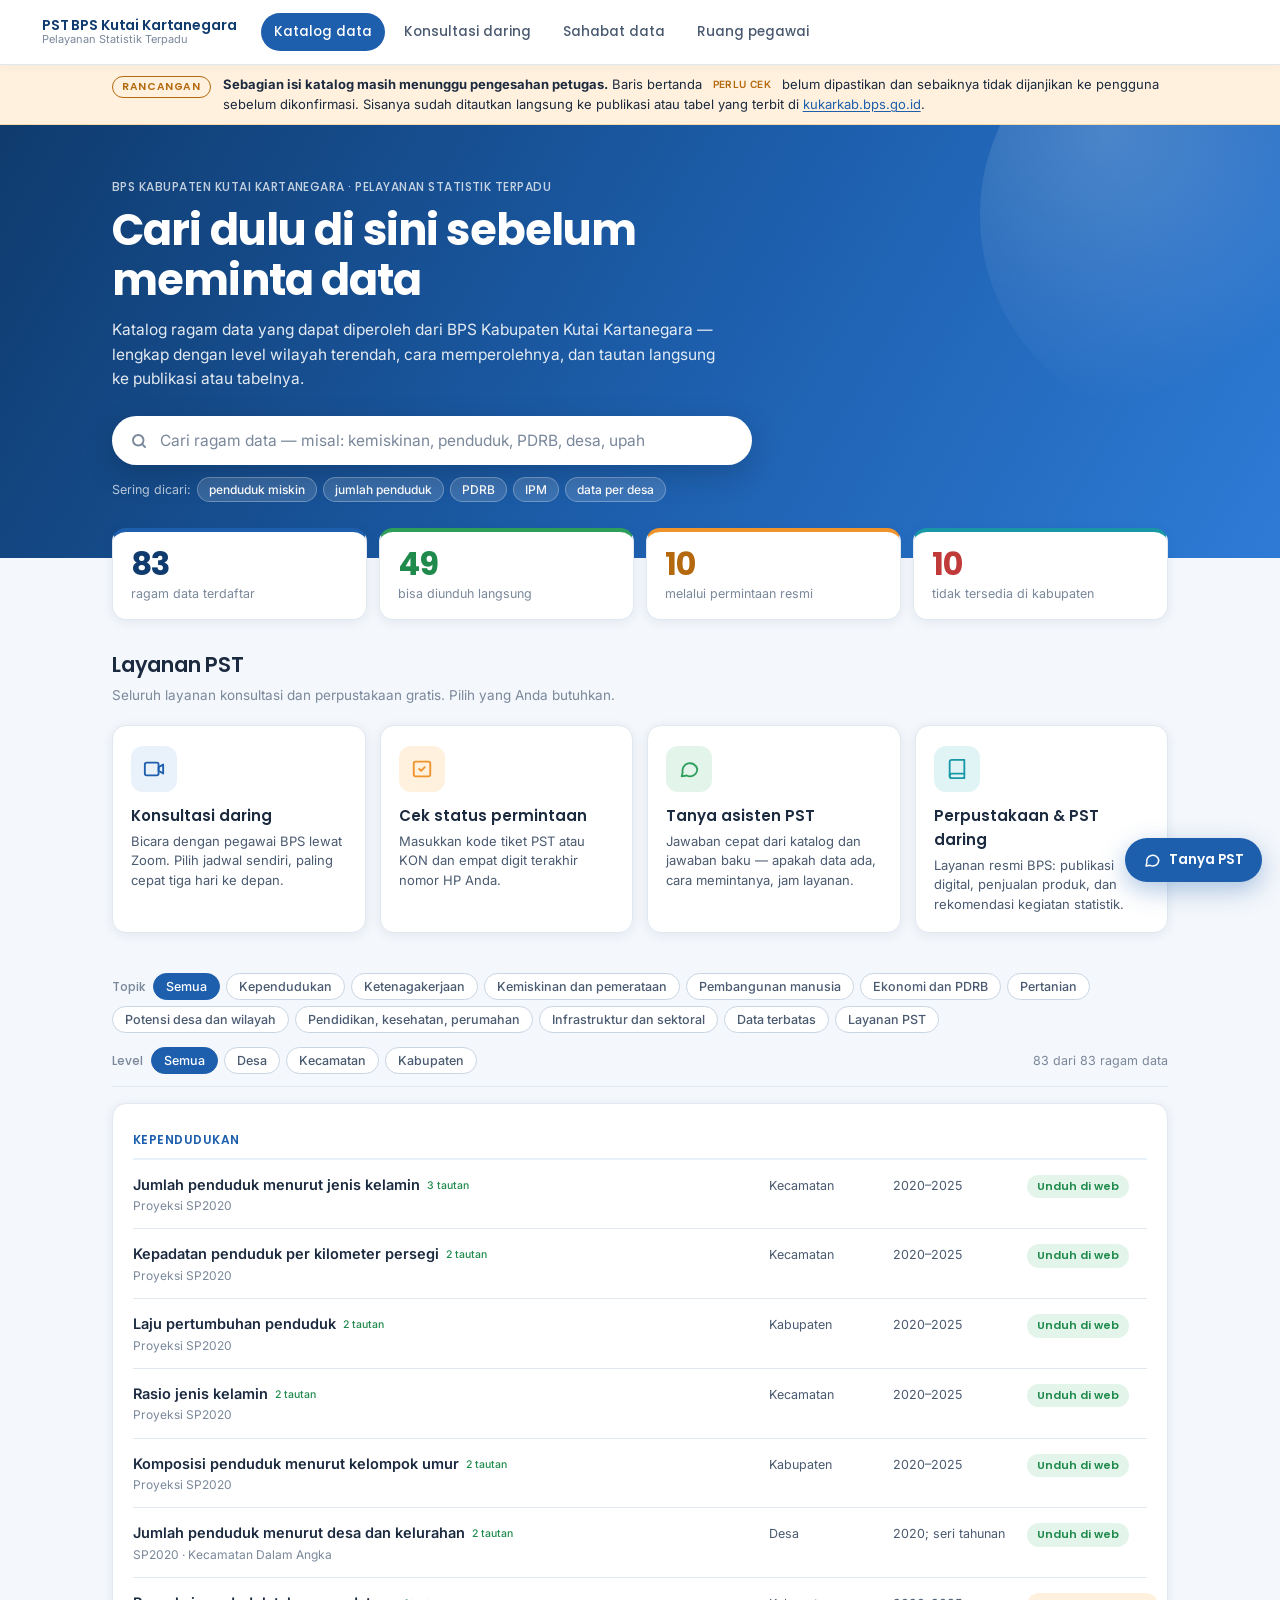
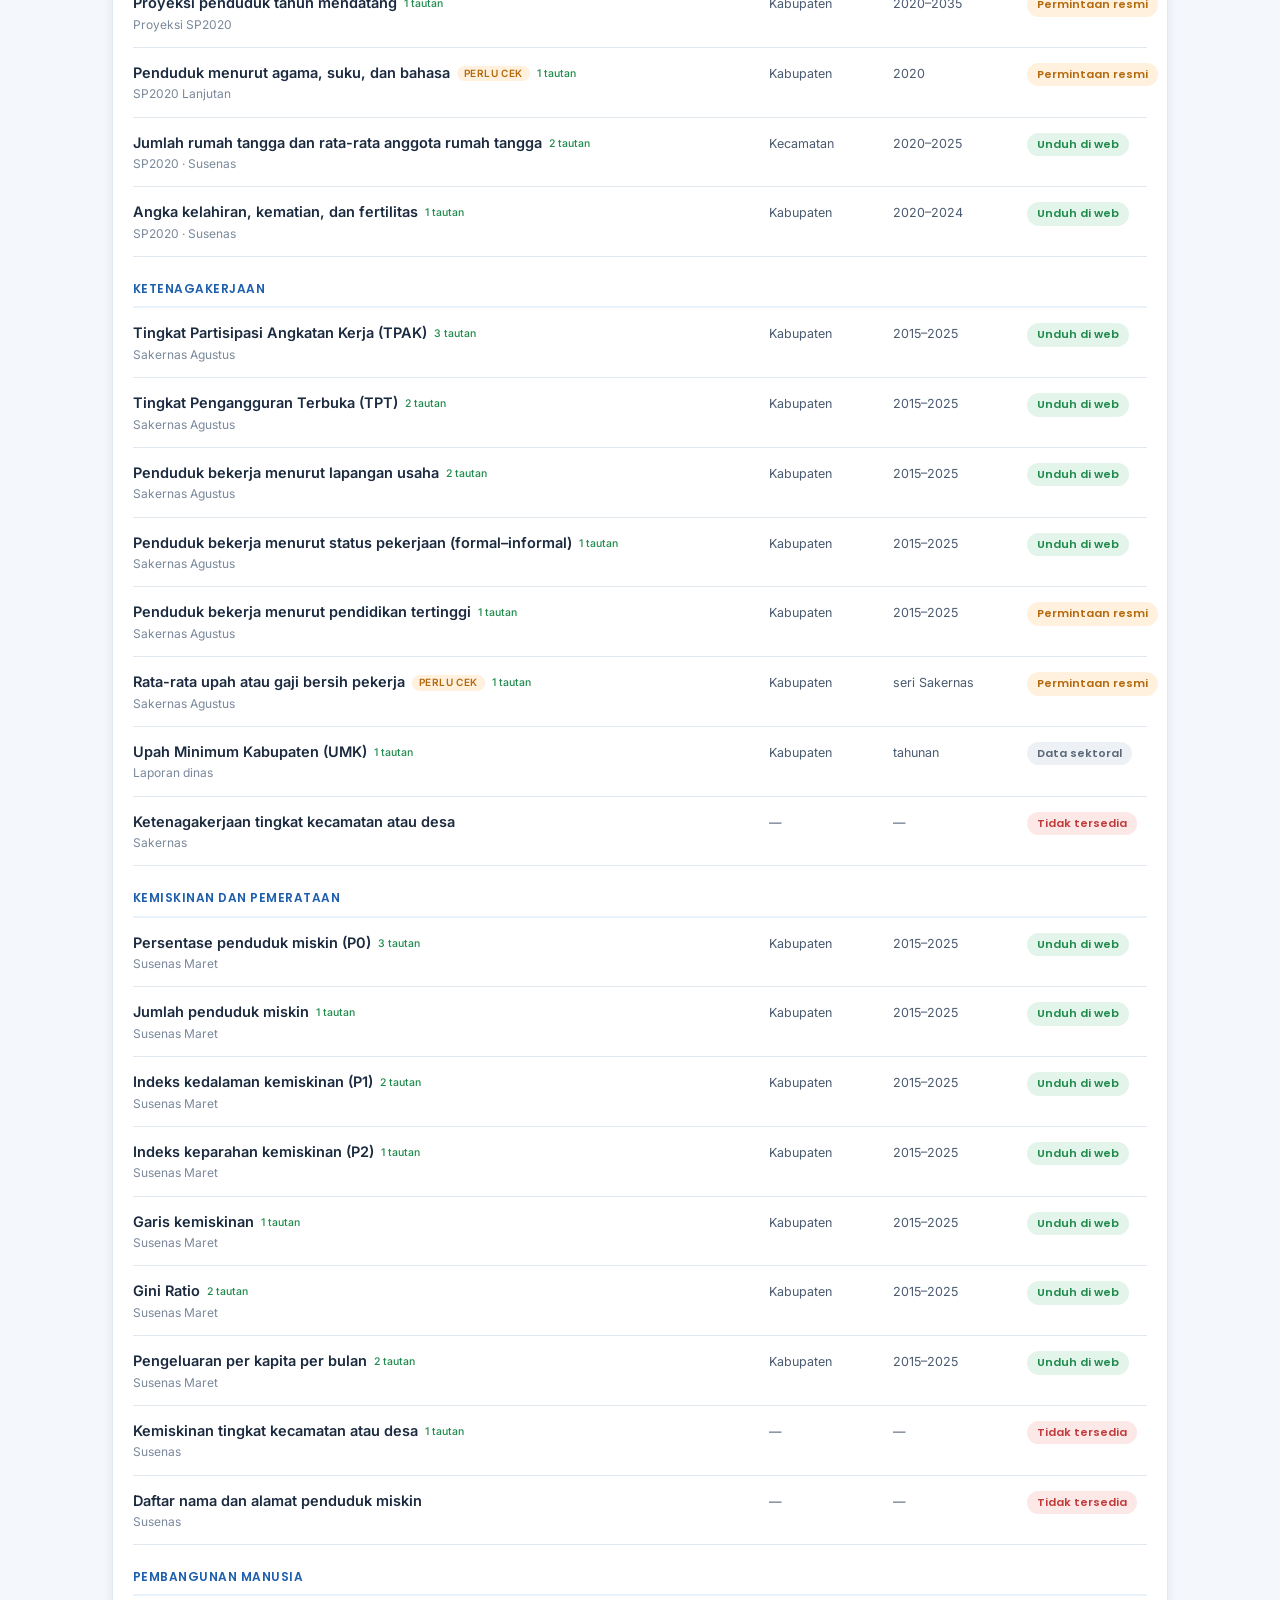
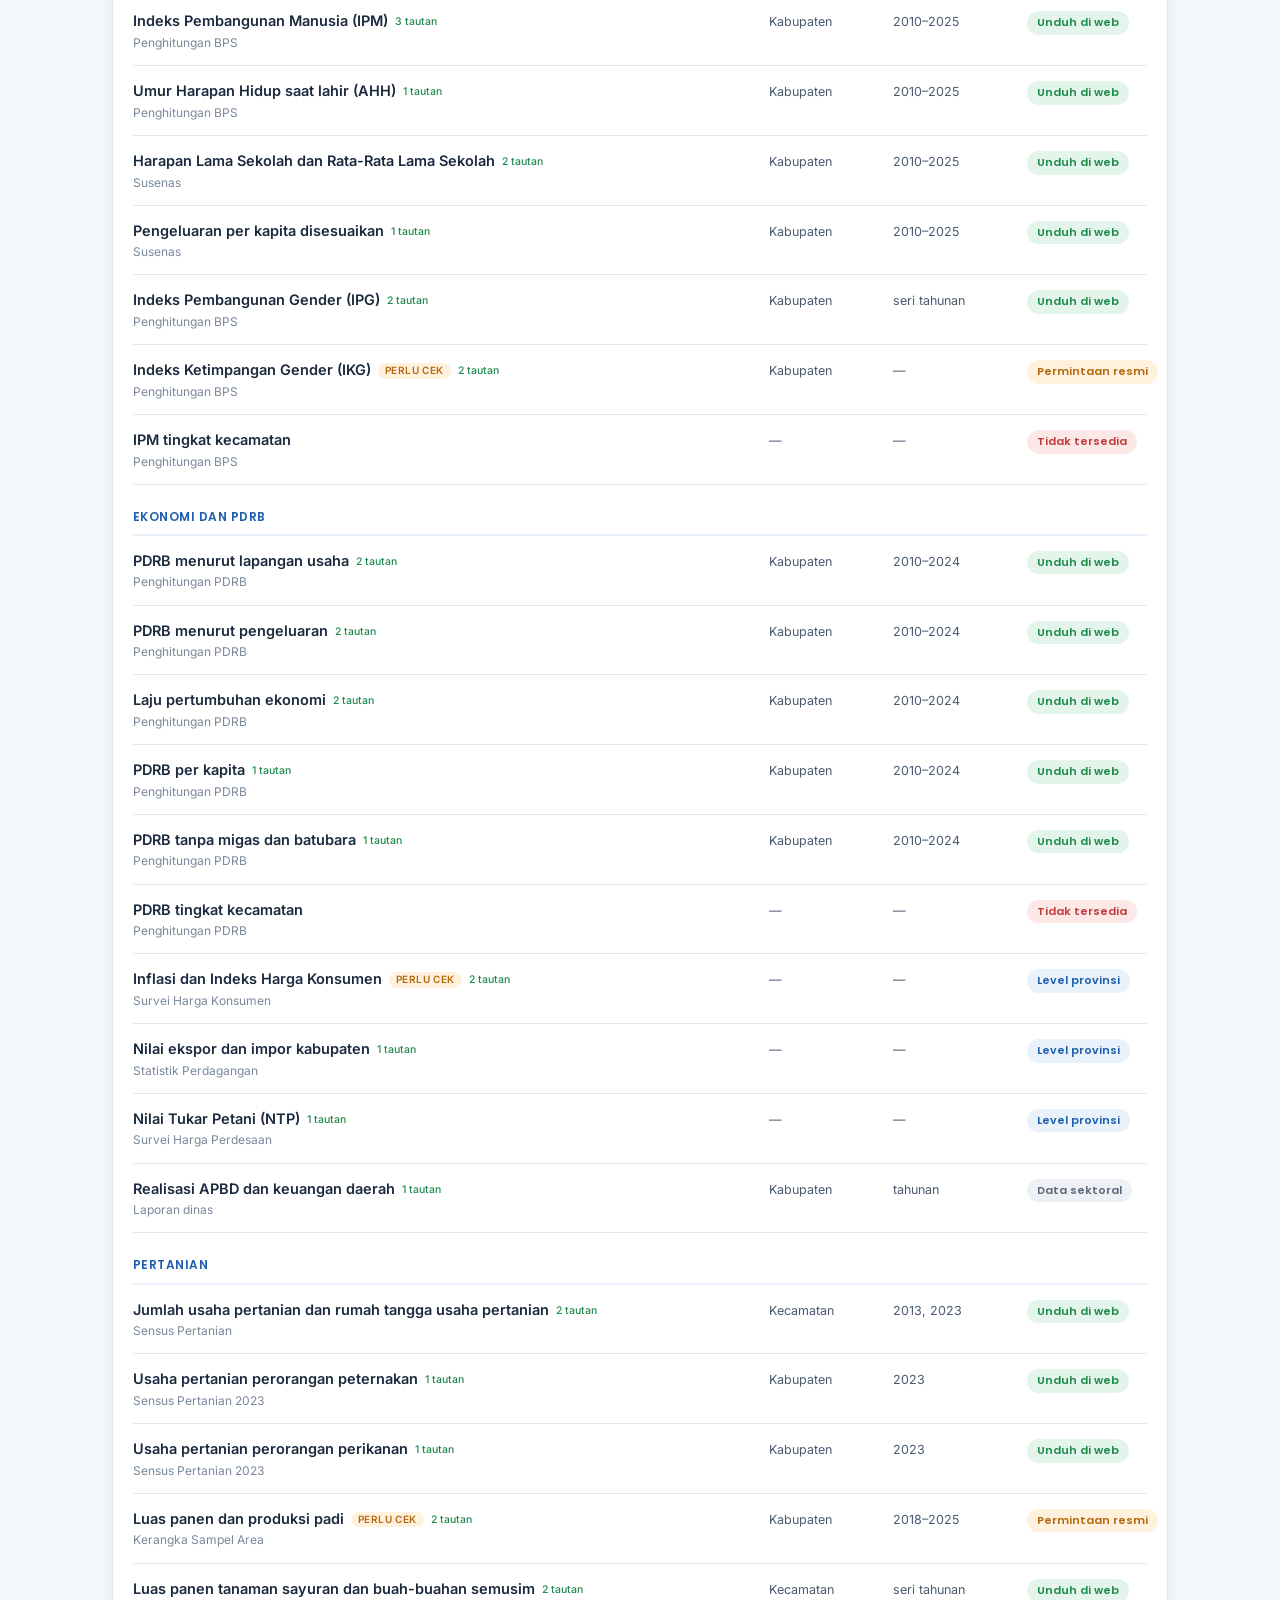
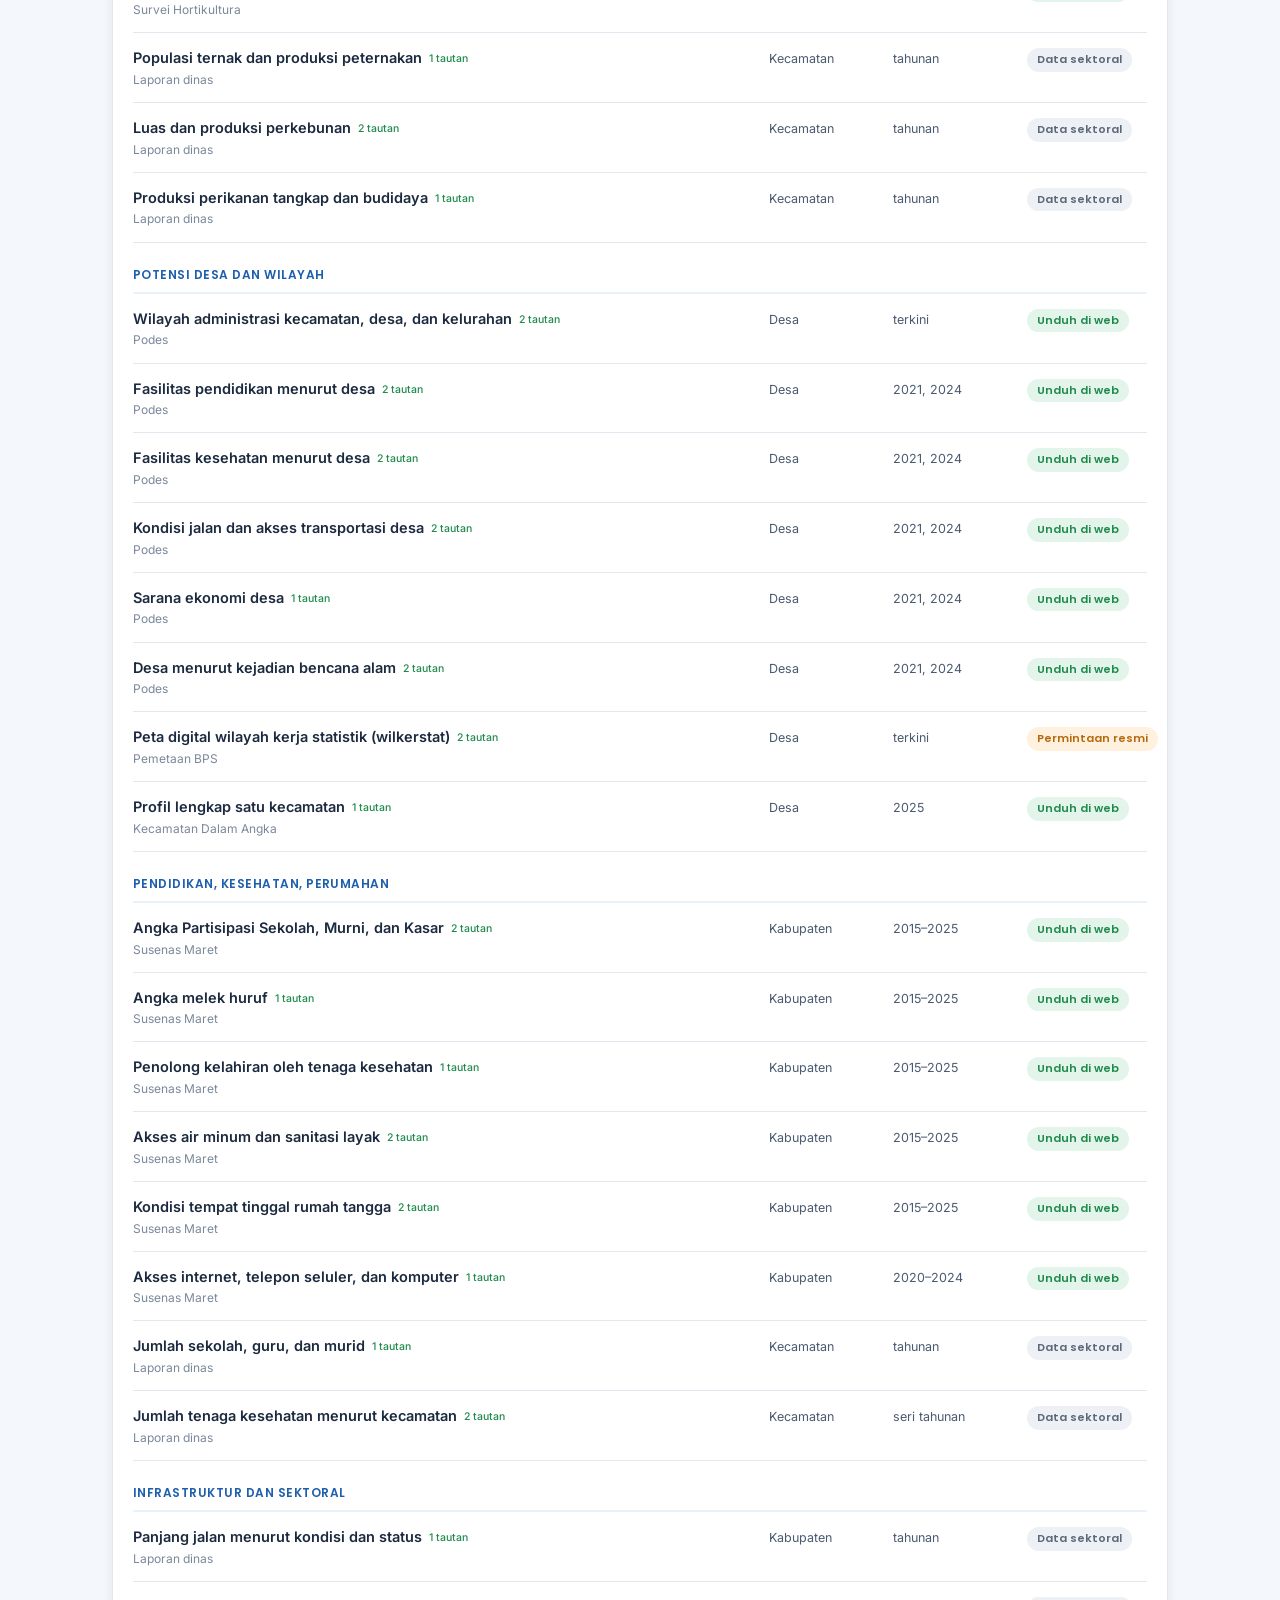
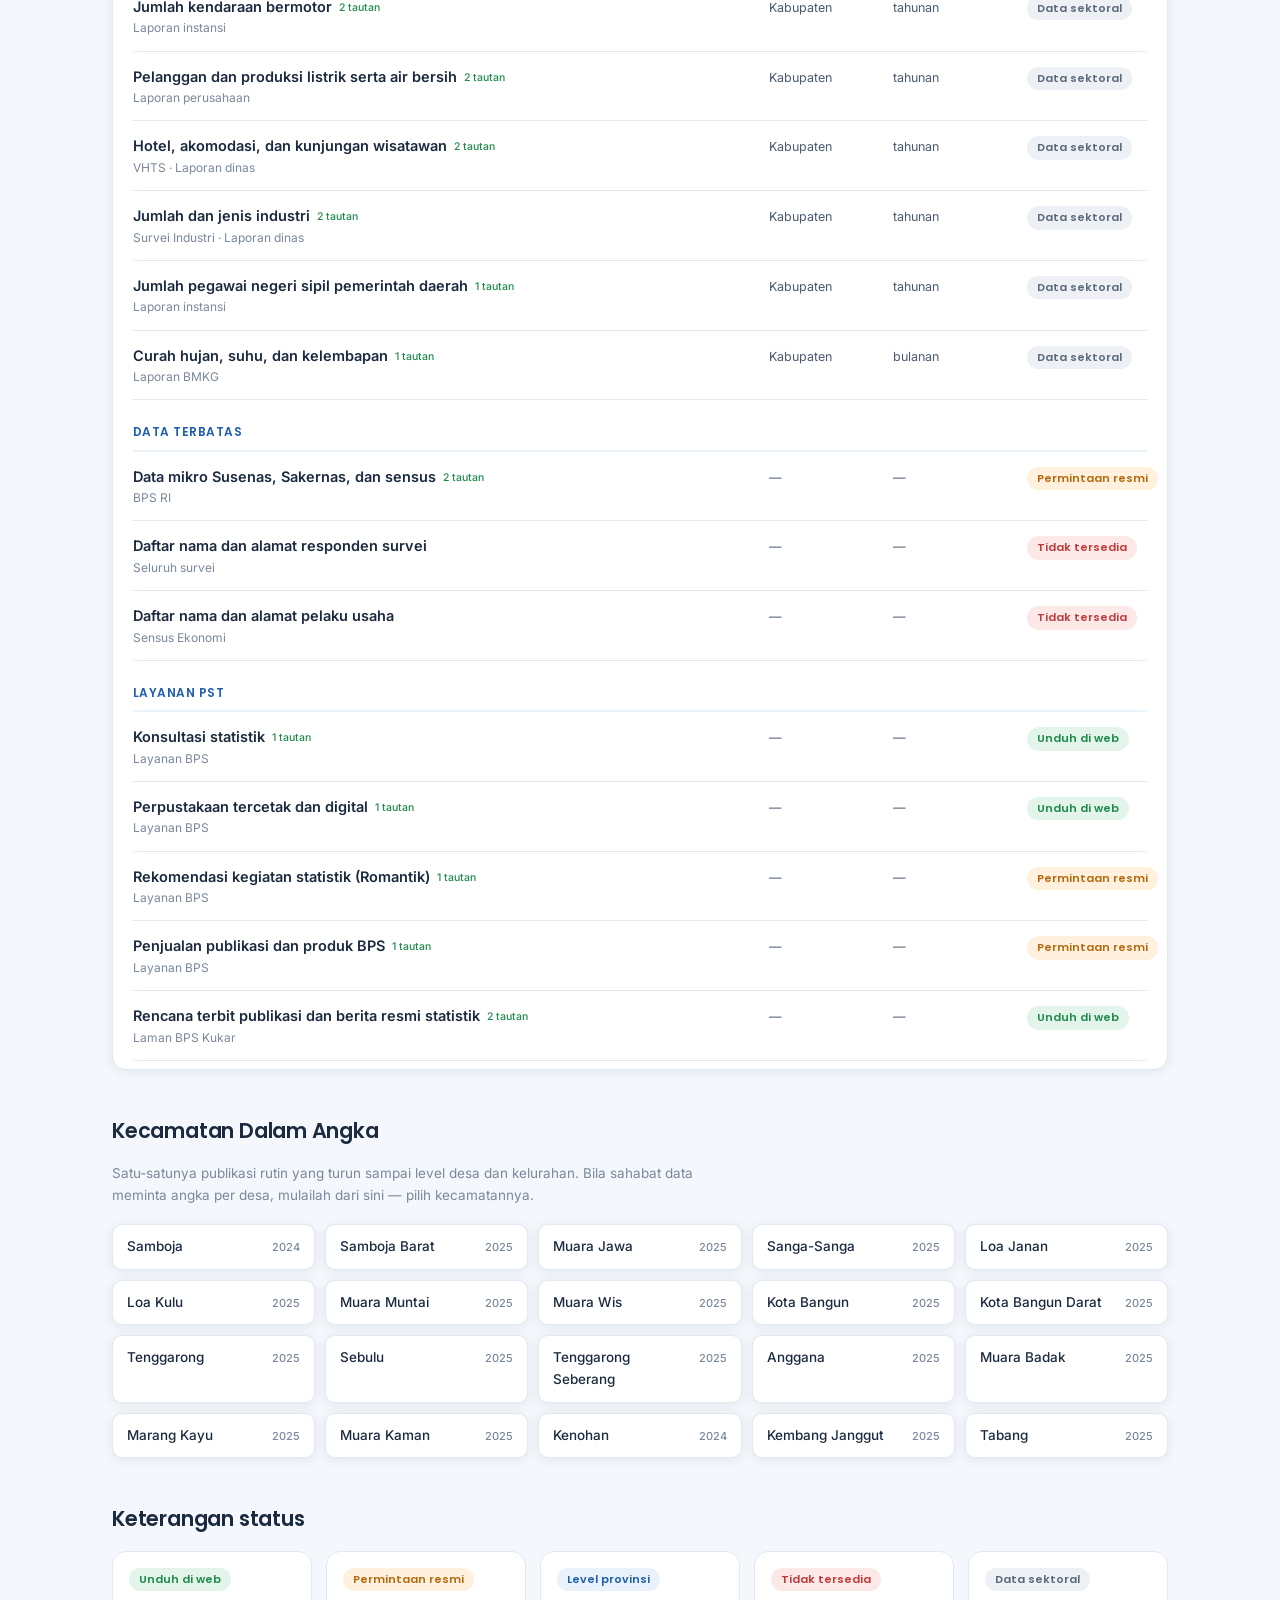
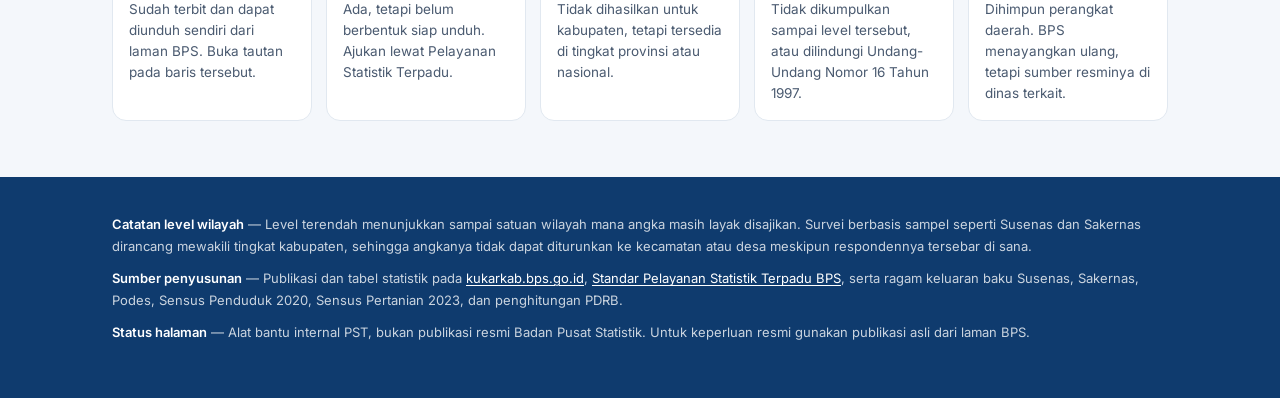
==== index.html @ 4010b747 "Add files via upload" ====
<!DOCTYPE html>
<html lang="id">
<head>
<meta charset="UTF-8">
<meta name="viewport" content="width=device-width, initial-scale=1">
<meta name="description" content="Katalog ketersediaan data BPS Kabupaten Kutai Kartanegara: ragam data, level wilayah terendah, periode, sumber survei, tautan langsung, dan cara memperolehnya.">
<meta name="theme-color" content="#2F5FA8">
<meta property="og:type" content="website">
<meta property="og:title" content="Katalog Ketersediaan Data Kukar">
<meta property="og:description" content="Periksa di sini lebih dulu sebelum mengajukan permintaan data ke BPS Kutai Kartanegara.">
<meta property="og:locale" content="id_ID">
<link rel="icon" href="data:image/svg+xml,<svg xmlns='http://www.w3.org/2000/svg' viewBox='0 0 100 100'><rect width='100' height='100' rx='20' fill='%2316181C'/><rect x='22' y='26' width='56' height='13' rx='3' fill='%232F5FA8'/><rect x='22' y='44' width='56' height='13' rx='3' fill='%236B8FC9'/><rect x='22' y='62' width='36' height='13' rx='3' fill='%23A9BEDD'/></svg>">
<title>Katalog Ketersediaan Data Kukar</title>

<link rel="preconnect" href="https://fonts.googleapis.com">
<link rel="preconnect" href="https://fonts.gstatic.com" crossorigin>
<link rel="stylesheet" href="https://fonts.googleapis.com/css2?family=Poppins:wght@500;600;700&family=Inter:wght@400;500;600&family=JetBrains+Mono:wght@400;500&display=swap">
<link rel="stylesheet" href="assets/theme.css">

<style>
.draft { background:var(--s-mohon-bg); border-bottom:1px solid #F5D9A8; color:var(--ink); }
.draft__in { max-width:1100px; margin-inline:auto; padding:10px 22px; display:flex; gap:12px; align-items:flex-start; font-size:13px; line-height:1.55; }
.draft__tag { font-family:var(--f-disp); font-size:10.5px; font-weight:600; letter-spacing:.06em; text-transform:uppercase; color:var(--s-mohon); border:1px solid var(--s-mohon); border-radius:999px; padding:2px 9px; flex-shrink:0; margin-top:2px; }

.hero__cari { position:relative; max-width:640px; margin-top:24px; }
.hero__cari input { padding:15px 18px 15px 48px; font-size:15.5px; border-radius:999px; border:0; box-shadow:0 10px 30px rgba(0,0,0,.18); background:#fff; color:var(--ink); }
.hero__cari input:focus { box-shadow:0 10px 30px rgba(0,0,0,.22), 0 0 0 4px rgba(255,255,255,.35); }
.hero__cari svg { position:absolute; left:18px; top:50%; transform:translateY(-50%); width:18px; height:18px; color:var(--ink-3); pointer-events:none; }
.hero__contoh { margin-top:12px; display:flex; flex-wrap:wrap; gap:6px; align-items:center; font-size:12.5px; color:rgba(255,255,255,.7); }
.hero__contoh button { background:rgba(255,255,255,.14); border:1px solid rgba(255,255,255,.28); color:#fff; border-radius:999px; padding:4px 11px; font:500 12px var(--f-ui); cursor:pointer; }
.hero__contoh button:hover { background:rgba(255,255,255,.26); }

.summary.angkat { margin-top:-30px; position:relative; z-index:2; }

.controls { position:sticky; top:64px; z-index:15; background:var(--bg); padding:14px 0 12px; margin-top:26px; border-bottom:1px solid var(--line); }
.filterrow { display:flex; flex-wrap:wrap; gap:14px; align-items:center; }
.fgroup { display:flex; flex-wrap:wrap; gap:6px; align-items:center; }
.fgroup__lbl { font-family:var(--f-disp); font-size:12px; font-weight:500; color:var(--ink-3); margin-right:2px; }
.fbtn { font-family:var(--f-ui); font-size:12.5px; font-weight:500; padding:5px 12px; background:var(--panel); border:1px solid var(--line-2); border-radius:999px; color:var(--ink-2); cursor:pointer; transition:.15s; }
.fbtn:hover { border-color:var(--biru); color:var(--biru); }
.fbtn[aria-pressed="true"] { background:var(--biru); border-color:var(--biru); color:#fff; }
.fbtn:focus-visible { outline:2px solid var(--biru); outline-offset:2px; }
.countline { font-size:12.5px; color:var(--ink-3); margin-left:auto; white-space:nowrap; }

#list { background:var(--panel); border:1px solid var(--line); border-radius:var(--r); box-shadow:var(--bayang); margin-top:16px; padding:4px 20px 8px; }
.grouptitle { font-family:var(--f-disp); font-size:12px; font-weight:600; letter-spacing:.04em; text-transform:uppercase; color:var(--biru); padding:22px 0 8px; border-bottom:2px solid var(--biru-wash); }
.grouptitle.is-off { display:none; }

.row { display:grid; grid-template-columns:1fr 108px 118px 120px; gap:16px; align-items:baseline; padding:13px 0; border-bottom:1px solid var(--line); cursor:pointer; }
.row:hover { background:var(--sunk); margin-inline:-20px; padding-inline:20px; }
.row.is-off { display:none; }
.row:focus-visible { outline:2px solid var(--biru); outline-offset:-2px; }
.row__name { font-weight:600; font-size:14.5px; color:var(--ink); line-height:1.35; }
.row__src { font-size:12px; color:var(--ink-3); margin-top:2px; }
.row__flag { display:inline-block; font-size:10px; font-weight:600; letter-spacing:.04em; text-transform:uppercase; color:var(--s-mohon); background:var(--s-mohon-bg); border-radius:999px; padding:1px 7px; margin-left:7px; vertical-align:1px; }
.row__tautan { display:inline-block; font-size:10.5px; font-weight:500; color:var(--s-ada); margin-left:7px; vertical-align:1px; }
.cell { font-size:12.5px; color:var(--ink-2); white-space:nowrap; overflow:hidden; text-overflow:ellipsis; }

.detail { grid-column:1/-1; display:none; padding:6px 0 12px; font-size:14px; color:var(--ink-2); max-width:78ch; line-height:1.6; }
.row.is-open .detail { display:block; }
.row.is-open { background:var(--biru-wash); margin-inline:-20px; padding-inline:20px; }
.detail__menu { font-size:12px; color:var(--ink-3); margin-top:9px; }
.detail__ln { margin-top:10px; display:flex; flex-direction:column; gap:5px; align-items:flex-start; }
.detail__ln a { font-size:13px; font-weight:500; color:var(--biru); text-decoration:none; }
.detail__ln a:hover { text-decoration:underline; }
.detail__ln a::before { content:"→ "; opacity:.6; }

.kecgrid { display:grid; grid-template-columns:repeat(auto-fill,minmax(190px,1fr)); gap:10px; }
.kecgrid a { background:var(--panel); border:1px solid var(--line); border-radius:10px; padding:11px 14px; font-size:13.5px; font-weight:500; color:var(--ink); text-decoration:none; display:flex; justify-content:space-between; gap:8px; align-items:baseline; box-shadow:var(--bayang); transition:.15s; }
.kecgrid a:hover { border-color:var(--biru); color:var(--biru); transform:translateY(-2px); }
.kecgrid span { font-size:11px; color:var(--ink-3); }

.legend { margin-top:44px; }
.legend h2 { font-family:var(--f-disp); font-weight:600; font-size:1.3rem; margin:0 0 16px; letter-spacing:-.01em; }
.legend__grid { display:grid; grid-template-columns:repeat(auto-fit,minmax(200px,1fr)); gap:14px; }
.legend__item { font-size:13.5px; color:var(--ink-2); line-height:1.55; background:var(--panel); border:1px solid var(--line); border-radius:var(--r); padding:16px; }
.legend__item .pill { margin-bottom:8px; }

@media (max-width:780px){
  .row { grid-template-columns:1fr auto; gap:8px 12px; }
  .row .cell.lvl { grid-row:2; font-size:11px; }
  .row .cell.per { grid-row:2; text-align:right; }
  .row .stat { grid-row:1; grid-column:2; }
  .countline { margin-left:0; width:100%; }
  .controls { top:56px; }
  .summary.angkat { margin-top:-18px; }
}
</style>
</head>
<body>

<div id="navbar"></div>

<div class="draft" id="draftBanner">
  <div class="draft__in">
    <span class="draft__tag">Rancangan</span>
    <span>
      <b>Sebagian isi katalog masih menunggu pengesahan petugas.</b> Baris bertanda
      <span class="row__flag" style="margin-left:0">perlu cek</span>
      belum dipastikan dan sebaiknya tidak dijanjikan ke pengguna sebelum dikonfirmasi.
      Sisanya sudah ditautkan langsung ke publikasi atau tabel yang terbit di
      <a class="lnk" href="https://kukarkab.bps.go.id">kukarkab.bps.go.id</a>.
    </span>
  </div>
</div>

<section class="hero">
  <div class="hero__in">
    <div class="head__kicker">BPS Kabupaten Kutai Kartanegara · Pelayanan Statistik Terpadu</div>
    <h1 style="font-family:var(--f-disp);font-weight:700;font-size:clamp(1.9rem,4.5vw,2.7rem);line-height:1.15;letter-spacing:-.02em;margin:0 0 12px;max-width:20ch">Cari dulu di sini sebelum meminta data</h1>
    <p style="max-width:62ch;font-size:15.5px;margin:0">
      Katalog ragam data yang dapat diperoleh dari BPS Kabupaten Kutai Kartanegara — lengkap dengan
      level wilayah terendah, cara memperolehnya, dan tautan langsung ke publikasi atau tabelnya.
    </p>
    <div class="hero__cari">
      <svg viewBox="0 0 24 24" fill="none" stroke="currentColor" stroke-width="2.5" stroke-linecap="round"><circle cx="11" cy="11" r="7"/><path d="m20 20-3.6-3.6"/></svg>
      <input type="search" id="q" placeholder="Cari ragam data — misal: kemiskinan, penduduk, PDRB, desa, upah" aria-label="Cari ragam data">
    </div>
    <div class="hero__contoh">Sering dicari:
      <button type="button" data-cari="penduduk miskin">penduduk miskin</button>
      <button type="button" data-cari="jumlah penduduk">jumlah penduduk</button>
      <button type="button" data-cari="PDRB">PDRB</button>
      <button type="button" data-cari="IPM">IPM</button>
      <button type="button" data-cari="desa">data per desa</button>
    </div>
  </div>
</section>

<div class="wrap">

  <div class="summary angkat">
    <div><div class="n" id="nTotal">0</div><div class="l">ragam data terdaftar</div></div>
    <div><div class="n ada" id="nAda">0</div><div class="l">bisa diunduh langsung</div></div>
    <div><div class="n mohon" id="nMohon">0</div><div class="l">melalui permintaan resmi</div></div>
    <div><div class="n tidak" id="nTidak">0</div><div class="l">tidak tersedia di kabupaten</div></div>
  </div>

  <section style="margin-top:28px">
    <h2 class="sec">Layanan PST</h2>
    <p class="sec__note">Seluruh layanan konsultasi dan perpustakaan gratis. Pilih yang Anda butuhkan.</p>
    <div class="layanan">
      <a href="konsultasi.html">
        <div class="layanan__ikon"><svg viewBox="0 0 24 24" fill="none" stroke="currentColor" stroke-width="2" stroke-linecap="round" stroke-linejoin="round"><rect x="2" y="5" width="15" height="14" rx="2"/><path d="m17 10 5-3v10l-5-3z"/></svg></div>
        <b>Konsultasi daring</b><span>Bicara dengan pegawai BPS lewat Zoom. Pilih jadwal sendiri, paling cepat tiga hari ke depan.</span>
      </a>
      <a href="sahabat.html">
        <div class="layanan__ikon oranye"><svg viewBox="0 0 24 24" fill="none" stroke="currentColor" stroke-width="2" stroke-linecap="round" stroke-linejoin="round"><path d="M9 12l2 2 4-4"/><rect x="3" y="4" width="18" height="16" rx="2"/></svg></div>
        <b>Cek status permintaan</b><span>Masukkan kode tiket PST atau KON dan empat digit terakhir nomor HP Anda.</span>
      </a>
      <a href="#tanya" onclick="var b=document.getElementById('cbBuka');if(b){b.click();return false;}">
        <div class="layanan__ikon hijau"><svg viewBox="0 0 24 24" fill="none" stroke="currentColor" stroke-width="2" stroke-linecap="round" stroke-linejoin="round"><path d="M21 12a8 8 0 0 1-11.6 7.1L4 20l1.1-4.2A8 8 0 1 1 21 12z"/></svg></div>
        <b>Tanya asisten PST</b><span>Jawaban cepat dari katalog dan jawaban baku — apakah data ada, cara memintanya, jam layanan.</span>
      </a>
      <a href="https://pst.bps.go.id/" target="_blank" rel="noopener">
        <div class="layanan__ikon teal"><svg viewBox="0 0 24 24" fill="none" stroke="currentColor" stroke-width="2" stroke-linecap="round" stroke-linejoin="round"><path d="M4 19.5A2.5 2.5 0 0 1 6.5 17H20"/><path d="M6.5 2H20v20H6.5A2.5 2.5 0 0 1 4 19.5v-15A2.5 2.5 0 0 1 6.5 2z"/></svg></div>
        <b>Perpustakaan & PST daring</b><span>Layanan resmi BPS: publikasi digital, penjualan produk, dan rekomendasi kegiatan statistik.</span>
      </a>
    </div>
  </section>

  <div class="controls">
    <div class="filterrow">
      <div class="fgroup" id="fTopik"><span class="fgroup__lbl">Topik</span>
        <button class="fbtn" data-v="all" aria-pressed="true">Semua</button></div>
      <div class="fgroup" id="fLevel"><span class="fgroup__lbl">Level</span>
        <button class="fbtn" data-v="all" aria-pressed="true">Semua</button>
        <button class="fbtn" data-v="Desa" aria-pressed="false">Desa</button>
        <button class="fbtn" data-v="Kecamatan" aria-pressed="false">Kecamatan</button>
        <button class="fbtn" data-v="Kabupaten" aria-pressed="false">Kabupaten</button></div>
      <span class="countline" id="countLine">0 dari 0</span>
    </div>
  </div>

  <main id="list"></main>
  <div class="empty" id="empty" hidden>Tidak ada ragam data yang cocok dengan pencarian atau saringan tersebut.</div>

  <section class="legend">
    <h2>Kecamatan Dalam Angka</h2>
    <p class="sec__note">
      Satu-satunya publikasi rutin yang turun sampai level desa dan kelurahan. Bila sahabat data
      meminta angka per desa, mulailah dari sini — pilih kecamatannya.
    </p>
    <div class="kecgrid" id="kecgrid"></div>
  </section>

  <section class="legend">
    <h2>Keterangan status</h2>
    <div class="legend__grid">
      <div class="legend__item"><span class="pill ada">Unduh di web</span>
        <div>Sudah terbit dan dapat diunduh sendiri dari laman BPS. Buka tautan pada baris tersebut.</div></div>
      <div class="legend__item"><span class="pill mohon">Permintaan resmi</span>
        <div>Ada, tetapi belum berbentuk siap unduh. Ajukan lewat Pelayanan Statistik Terpadu.</div></div>
      <div class="legend__item"><span class="pill prov">Level provinsi</span>
        <div>Tidak dihasilkan untuk kabupaten, tetapi tersedia di tingkat provinsi atau nasional.</div></div>
      <div class="legend__item"><span class="pill tidak">Tidak tersedia</span>
        <div>Tidak dikumpulkan sampai level tersebut, atau dilindungi Undang-Undang Nomor 16 Tahun 1997.</div></div>
      <div class="legend__item"><span class="pill lain">Data sektoral</span>
        <div>Dihimpun perangkat daerah. BPS menayangkan ulang, tetapi sumber resminya di dinas terkait.</div></div>
    </div>
  </section>

  <footer class="colophon">
    <p><b>Catatan level wilayah</b> &mdash; Level terendah menunjukkan sampai satuan wilayah mana angka masih
      layak disajikan. Survei berbasis sampel seperti Susenas dan Sakernas dirancang mewakili tingkat
      kabupaten, sehingga angkanya tidak dapat diturunkan ke kecamatan atau desa meskipun respondennya
      tersebar di sana.</p>
    <p><b>Sumber penyusunan</b> &mdash; Publikasi dan tabel statistik pada
      <a href="https://kukarkab.bps.go.id">kukarkab.bps.go.id</a>,
      <a href="https://pst.bps.go.id">Standar Pelayanan Statistik Terpadu BPS</a>, serta ragam keluaran baku
      Susenas, Sakernas, Podes, Sensus Penduduk 2020, Sensus Pertanian 2023, dan penghitungan PDRB.</p>
    <p><b>Status halaman</b> &mdash; Alat bantu internal PST, bukan publikasi resmi Badan Pusat Statistik.
      Untuk keperluan resmi gunakan publikasi asli dari laman BPS.</p>
  </footer>

</div>

<script src="https://cdn.jsdelivr.net/npm/@supabase/supabase-js@2/dist/umd/supabase.js"></script>
<script src="assets/config.js"></script>
<script src="assets/katalog.js"></script>
<script src="assets/cari.js"></script>
<script src="assets/pengetahuan.js"></script>
<script src="assets/app.js"></script>
<script>
(function () {
  "use strict";

  var MODE_RANCANGAN = true;
  var DATA = window.KATALOG.DATA, LABEL = window.KATALOG.LABEL, KEC = window.KATALOG.KECAMATAN;
  var esc = PST.esc;
  var state = { q:"", topik:"all", level:"all" };

  document.getElementById("navbar").innerHTML = PST.nav("index.html", null);
  if (!MODE_RANCANGAN) document.getElementById("draftBanner").remove();

  /* saringan topik */
  var topik = [];
  DATA.forEach(function (d) { if (topik.indexOf(d.t) === -1) topik.push(d.t); });
  var fTopik = document.getElementById("fTopik");
  topik.forEach(function (t) {
    var b = document.createElement("button");
    b.className = "fbtn"; b.dataset.v = t;
    b.setAttribute("aria-pressed", "false"); b.textContent = t;
    fTopik.appendChild(b);
  });

  /* daftar */
  var html = "";
  topik.forEach(function (t) {
    html += '<div class="grouptitle" data-group="' + esc(t) + '">' + esc(t) + "</div>";
    DATA.forEach(function (d, i) {
      if (d.t !== t) return;
      var flag = (MODE_RANCANGAN && d.cek) ? '<span class="row__flag">perlu cek</span>' : "";
      var pt = (d.ln && d.ln.length) ? '<span class="row__tautan">' + d.ln.length + ' tautan</span>' : "";
      var tautan = "";
      if (d.ln && d.ln.length) {
        tautan = '<div class="detail__ln">' + d.ln.map(function (x) {
          return '<a href="' + esc(x.u) + '" target="_blank" rel="noopener">' + esc(x.l) + "</a>";
        }).join("") + "</div>";
      }
      var menu = d.mn ? '<div class="detail__menu">Letak di laman BPS: ' + esc(d.mn) + "</div>" : "";
      html +=
        '<div class="row" data-i="' + i + '" data-topik="' + esc(d.t) + '" data-level="' + esc(d.lv) + '"' +
        ' data-cari="' + esc((d.n + " " + d.t + " " + d.sm + " " + d.d + " " + (d.mn||"")).toLowerCase()) + '"' +
        ' tabindex="0" role="button" aria-expanded="false">' +
          '<div><div class="row__name">' + esc(d.n) + flag + pt + "</div>" +
            '<div class="row__src">' + esc(d.sm) + "</div></div>" +
          '<div class="cell lvl">' + esc(d.lv) + "</div>" +
          '<div class="cell per">' + esc(d.pd) + "</div>" +
          '<div class="stat"><span class="pill ' + d.st + '">' + LABEL[d.st] + "</span></div>" +
          '<div class="detail">' + esc(d.d) + menu + tautan + "</div>" +
        "</div>";
    });
  });
  var list = document.getElementById("list");
  list.innerHTML = html;

  function buka(e) {
    if (e.target.tagName === "A") return;
    var row = e.target.closest(".row"); if (!row) return;
    var open = row.classList.toggle("is-open");
    row.setAttribute("aria-expanded", String(open));
  }
  list.addEventListener("click", buka);
  list.addEventListener("keydown", function (e) {
    if (e.key !== "Enter" && e.key !== " ") return;
    if (e.target.tagName === "A") return;
    e.preventDefault(); buka(e);
  });

  /* daftar kecamatan */
  document.getElementById("kecgrid").innerHTML = KEC.map(function (k) {
    return '<a href="' + esc(k[2]) + '" target="_blank" rel="noopener">' + esc(k[0]) +
           "<span>" + esc(k[1]) + "</span></a>";
  }).join("");

  /* saring */
  function saring() {
    var tampil = 0;
    PST.qa(".row").forEach(function (row) {
      var ok =
        (state.topik === "all" || row.dataset.topik === state.topik) &&
        (state.level === "all" || row.dataset.level === state.level) &&
        (!state.q || row.dataset.cari.indexOf(state.q) !== -1);
      row.classList.toggle("is-off", !ok);
      if (!ok) { row.classList.remove("is-open"); row.setAttribute("aria-expanded","false"); }
      if (ok) tampil++;
    });
    PST.qa(".grouptitle").forEach(function (g) {
      var ada = false, n = g.nextElementSibling;
      while (n && n.classList.contains("row")) {
        if (!n.classList.contains("is-off")) { ada = true; break; }
        n = n.nextElementSibling;
      }
      g.classList.toggle("is-off", !ada);
    });
    document.getElementById("countLine").textContent = tampil + " dari " + DATA.length + " ragam data";
    document.getElementById("empty").hidden = tampil > 0;
  }

  function pasang(id, kunci) {
    document.getElementById(id).addEventListener("click", function (e) {
      var b = e.target.closest(".fbtn"); if (!b) return;
      state[kunci] = b.dataset.v;
      this.querySelectorAll(".fbtn").forEach(function (x) { x.setAttribute("aria-pressed", String(x === b)); });
      saring();
    });
  }
  pasang("fTopik", "topik"); pasang("fLevel", "level");
  document.getElementById("q").addEventListener("input", function () {
    state.q = this.value.trim().toLowerCase(); saring();
  });
  PST.qa(".hero__contoh button").forEach(function (b) {
    b.onclick = function () {
      var q = document.getElementById("q"); q.value = b.dataset.cari;
      state.q = b.dataset.cari.toLowerCase(); saring();
      document.getElementById("list").scrollIntoView({ behavior: "smooth", block: "start" });
    };
  });

  var h = { ada:0, mohon:0, tidak:0, lain:0, prov:0 };
  DATA.forEach(function (d) { h[d.st]++; });
  document.getElementById("nTotal").textContent = DATA.length;
  document.getElementById("nAda").textContent = h.ada;
  document.getElementById("nMohon").textContent = h.mohon;
  document.getElementById("nTidak").textContent = h.tidak + h.prov;
  saring();
})();
</script>
<script src="assets/chat.js"></script>
</body>
</html>
---- assets/theme.css ----
/* ============================================================================
   Sistem tampilan bersama — gaya portal PST BPS (pst.bps.go.id)
   Dipakai index.html, konsultasi.html, sahabat.html, admin.html
   Nama kelas dipertahankan agar seluruh skrip tetap bekerja.
   ========================================================================== */

:root {
  /* palet BPS: biru utama, biru tua, aksen oranye & hijau dari logo */
  --biru:      #1D5FAD;
  --biru-2:    #2E7BD6;
  --biru-tua:  #0F3B6E;
  --biru-wash: #E9F1FB;
  --oranye:    #F0932B;
  --hijau:     #2E9E5B;
  --teal:      #1897A6;

  --bg:      #F4F7FB;
  --panel:   #FFFFFF;
  --sunk:    #EEF3F9;
  --line:    #E1E8F0;
  --line-2:  #C9D5E3;

  --ink:   #1B2A3F;
  --ink-2: #4A5A70;
  --ink-3: #7A889B;

  --link:      var(--biru);
  --link-wash: var(--biru-wash);

  --s-ada:      #1F8A4C; --s-ada-bg:   #E3F5EA;
  --s-mohon:    #B4690E; --s-mohon-bg: #FFF1DD;
  --s-tidak:    #C03A3A; --s-tidak-bg: #FDE8E8;
  --s-lain:     #5B6878; --s-lain-bg:  #EDF1F5;
  --s-prov:     #1D5FAD; --s-prov-bg:  #E9F1FB;

  --r:   14px;           /* radius kartu */
  --r-s: 8px;            /* radius kendali */
  --bayang:   0 2px 12px rgba(15,59,110,.08);
  --bayang-2: 0 8px 28px rgba(15,59,110,.14);

  --f-disp: "Poppins", "Inter", system-ui, sans-serif;
  --f-ui:   "Inter", "Poppins", system-ui, -apple-system, sans-serif;
  --f-mono: "JetBrains Mono", ui-monospace, Consolas, monospace;
}
@media (prefers-color-scheme: dark) { :root:not([data-theme="light"]) {
  --bg:#0F1A2A; --panel:#172436; --sunk:#1E2D42; --line:#2A3B52; --line-2:#3A4F6B;
  --ink:#E8EEF6; --ink-2:#B3C0D1; --ink-3:#8494AA;
  --biru:#5B9DE8; --biru-2:#7AB4F2; --biru-tua:#0B1E36; --biru-wash:#1B2E48;
  --link:#7AB4F2; --link-wash:#1B2E48;
  --s-ada:#5FD08F; --s-ada-bg:#173626; --s-mohon:#F0B35C; --s-mohon-bg:#3A2A10;
  --s-tidak:#F08A8A; --s-tidak-bg:#3A1C1C; --s-lain:#A3B0C2; --s-lain-bg:#25334A;
  --s-prov:#7AB4F2; --s-prov-bg:#1B2E48;
  --bayang:0 2px 12px rgba(0,0,0,.35); --bayang-2:0 8px 28px rgba(0,0,0,.5);
} }
:root[data-theme="dark"] {
  --bg:#0F1A2A; --panel:#172436; --sunk:#1E2D42; --line:#2A3B52; --line-2:#3A4F6B;
  --ink:#E8EEF6; --ink-2:#B3C0D1; --ink-3:#8494AA;
  --biru:#5B9DE8; --biru-2:#7AB4F2; --biru-tua:#0B1E36; --biru-wash:#1B2E48;
  --link:#7AB4F2; --link-wash:#1B2E48;
  --s-ada:#5FD08F; --s-ada-bg:#173626; --s-mohon:#F0B35C; --s-mohon-bg:#3A2A10;
  --s-tidak:#F08A8A; --s-tidak-bg:#3A1C1C; --s-lain:#A3B0C2; --s-lain-bg:#25334A;
  --s-prov:#7AB4F2; --s-prov-bg:#1B2E48;
  --bayang:0 2px 12px rgba(0,0,0,.35); --bayang-2:0 8px 28px rgba(0,0,0,.5);
}

* { box-sizing: border-box; }
[hidden] { display:none !important; }
body {
  margin:0; background:var(--bg); color:var(--ink); font-family:var(--f-ui);
  font-size:15px; line-height:1.6; -webkit-font-smoothing:antialiased;
}
.wrap { max-width:1100px; margin-inline:auto; padding-inline:22px; }
.wrap--wide { max-width:1240px; }
a { color:var(--link); }

/* ---------------- bilah navigasi (putih, logo kiri, tombol pil) ---------------- */
.nav { background:var(--panel); box-shadow:0 1px 0 var(--line), 0 2px 10px rgba(15,59,110,.05); position:sticky; top:0; z-index:40; }
.nav__in {
  max-width:1240px; margin-inline:auto; padding:0 22px;
  display:flex; align-items:center; gap:6px; min-height:64px; flex-wrap:wrap;
}
.nav__brand {
  display:flex; align-items:center; gap:10px; margin-right:18px; text-decoration:none; color:var(--ink);
}
.nav__brand img { height:36px; width:auto; display:block; }
.nav__brand b { font-family:var(--f-disp); font-weight:600; font-size:14px; letter-spacing:-.01em; line-height:1.15; display:block; color:var(--biru-tua); }
.nav__brand span { font-size:11px; color:var(--ink-3); display:block; line-height:1.2; }
.nav a:not(.nav__brand) {
  font-family:var(--f-disp); font-size:13.5px; font-weight:500; color:var(--ink-2); text-decoration:none;
  padding:8px 13px; border-radius:999px; white-space:nowrap; transition:.15s;
}
.nav a:not(.nav__brand):hover { color:var(--biru); background:var(--biru-wash); }
.nav a[aria-current="page"] { background:var(--biru); color:#fff; }
.nav__right { margin-left:auto; display:flex; align-items:center; gap:10px; }
.nav__who { font-size:12.5px; color:var(--ink-3); }

/* ---------------- hero portal (gradasi biru) ---------------- */
.hero {
  background:linear-gradient(120deg, var(--biru-tua) 0%, var(--biru) 55%, var(--biru-2) 100%);
  color:#fff; position:relative; overflow:hidden;
}
.hero::after {
  content:""; position:absolute; right:-120px; top:-120px; width:420px; height:420px; border-radius:50%;
  background:radial-gradient(circle at 30% 30%, rgba(255,255,255,.18), rgba(255,255,255,0) 65%);
  pointer-events:none;
}
.hero__in { max-width:1100px; margin-inline:auto; padding:52px 22px 56px; position:relative; }
.hero .head__kicker, .hero .head .head__kicker { color:rgba(255,255,255,.75); }
.hero h1, .hero .head h1 { color:#fff; }
.hero p, .hero .head p { color:rgba(255,255,255,.88); }
.hero .head b { color:#fff; }
.hero--tipis .hero__in { padding:34px 22px 66px; }

/* ---------------- kepala halaman ---------------- */
.head { padding:42px 0 26px; }
.head__kicker {
  font-family:var(--f-disp); font-size:12px; font-weight:500; letter-spacing:.04em; text-transform:uppercase;
  color:var(--biru); margin-bottom:10px;
}
.head h1 {
  font-family:var(--f-disp); font-weight:700; font-size:clamp(1.8rem,4.2vw,2.5rem);
  line-height:1.15; letter-spacing:-.02em; margin:0 0 12px; text-wrap:balance;
}
.head p { margin:0; max-width:66ch; color:var(--ink-2); font-size:15.5px; }

h2.sec { font-family:var(--f-disp); font-weight:600; font-size:1.3rem; letter-spacing:-.01em; margin:0 0 4px; }
.sec__note { color:var(--ink-3); font-size:13.5px; margin:0 0 18px; max-width:70ch; }

/* ---------------- kartu & panel ---------------- */
.card { background:var(--panel); border:1px solid var(--line); border-radius:var(--r); padding:22px; box-shadow:var(--bayang); }
.card + .card { margin-top:14px; }
.card__title {
  font-family:var(--f-disp); font-size:12px; font-weight:600; letter-spacing:.04em; text-transform:uppercase;
  color:var(--biru); margin-bottom:14px;
}
.grid { display:grid; gap:14px; }
.grid--2 { grid-template-columns:repeat(auto-fit,minmax(300px,1fr)); }
.grid--3 { grid-template-columns:repeat(auto-fit,minmax(230px,1fr)); }

/* kartu layanan ala portal PST */
.layanan { display:grid; grid-template-columns:repeat(auto-fit,minmax(220px,1fr)); gap:14px; }
.layanan a {
  background:var(--panel); border:1px solid var(--line); border-radius:var(--r); padding:20px 18px 18px;
  text-decoration:none; color:var(--ink); box-shadow:var(--bayang); display:block; transition:.18s;
}
.layanan a:hover { transform:translateY(-3px); box-shadow:var(--bayang-2); border-color:var(--biru-wash); }
.layanan__ikon {
  width:46px; height:46px; border-radius:12px; display:grid; place-items:center; margin-bottom:12px;
  background:var(--biru-wash); color:var(--biru);
}
.layanan__ikon svg { width:22px; height:22px; }
.layanan__ikon.oranye { background:#FFF1DD; color:var(--oranye); }
.layanan__ikon.hijau  { background:#E3F5EA; color:var(--hijau); }
.layanan__ikon.teal   { background:#E0F4F6; color:var(--teal); }
.layanan b { font-family:var(--f-disp); font-weight:600; font-size:15px; display:block; margin-bottom:4px; }
.layanan span { font-size:13px; color:var(--ink-2); line-height:1.5; display:block; }

/* ---------------- angka ringkas (kartu-kartu terpisah) ---------------- */
.summary { display:grid; grid-template-columns:repeat(4,1fr); gap:12px; }
.summary > div {
  background:var(--panel); border:1px solid var(--line); border-radius:var(--r); padding:16px 18px;
  box-shadow:var(--bayang); border-top:4px solid var(--biru);
}
.summary > div:nth-child(2) { border-top-color:var(--hijau); }
.summary > div:nth-child(3) { border-top-color:var(--oranye); }
.summary > div:nth-child(4) { border-top-color:var(--teal); }
.summary .n {
  font-family:var(--f-disp); font-size:2rem; font-weight:700; line-height:1;
  letter-spacing:-.02em; font-variant-numeric:tabular-nums; color:var(--biru-tua);
}
.summary .l { font-size:12.5px; color:var(--ink-3); margin-top:6px; line-height:1.35; }
.summary .n.ada{color:var(--s-ada)} .summary .n.mohon{color:var(--s-mohon)}
.summary .n.tidak{color:var(--s-tidak)} .summary .n.prov{color:var(--s-prov)}

/* ---------------- kendali form ---------------- */
label.fl {
  display:block; font-family:var(--f-disp); font-size:12px; font-weight:500; color:var(--ink-2); margin:0 0 6px;
}
input[type=text], input[type=email], input[type=password], input[type=tel],
input[type=search], input[type=date], input[type=number], input[type=url], select, textarea {
  width:100%; padding:10px 13px; font-family:var(--f-ui); font-size:14px;
  color:var(--ink); background:var(--panel); border:1px solid var(--line-2); border-radius:var(--r-s);
  transition:border-color .15s, box-shadow .15s;
}
textarea { min-height:84px; resize:vertical; line-height:1.55; }
select { appearance:none; background-image:linear-gradient(45deg,transparent 50%,var(--ink-3) 50%),linear-gradient(135deg,var(--ink-3) 50%,transparent 50%);
  background-position:calc(100% - 16px) 18px,calc(100% - 11px) 18px; background-size:5px 5px,5px 5px; background-repeat:no-repeat; padding-right:34px; }
input:focus, select:focus, textarea:focus { outline:none; border-color:var(--biru); box-shadow:0 0 0 3px var(--biru-wash); }
input::placeholder, textarea::placeholder { color:var(--ink-3); }
.field { margin-bottom:14px; }
.field__hint { font-size:12px; color:var(--ink-3); margin-top:5px; line-height:1.45; }
.checks { display:flex; flex-wrap:wrap; gap:6px; }
.checks label {
  display:inline-flex; align-items:center; gap:6px; font-size:13px; color:var(--ink-2);
  border:1px solid var(--line-2); border-radius:999px; padding:6px 12px; cursor:pointer; user-select:none; background:var(--panel);
}
.checks label:has(input:checked) { border-color:var(--biru); background:var(--biru-wash); color:var(--biru-tua); font-weight:500; }
.checks input { accent-color:var(--biru); margin:0; }

/* ---------------- tombol (pil biru) ---------------- */
.btn {
  font-family:var(--f-disp); font-size:13.5px; font-weight:600; padding:10px 20px; border-radius:999px;
  background:var(--biru); color:#fff; border:1px solid var(--biru); cursor:pointer;
  transition:.15s; text-decoration:none; display:inline-block; text-align:center;
}
.btn:hover { background:var(--biru-2); border-color:var(--biru-2); color:#fff; box-shadow:0 4px 14px rgba(29,95,173,.28); }
.btn:disabled { opacity:.45; cursor:not-allowed; box-shadow:none; }
.btn--ghost { background:var(--panel); color:var(--biru); border-color:var(--line-2); }
.btn--ghost:hover { background:var(--biru-wash); color:var(--biru-tua); border-color:var(--biru); box-shadow:none; }
.btn--sm { font-size:12.5px; padding:6px 14px; font-weight:500; }
.btn--danger { background:var(--panel); color:var(--s-tidak); border-color:var(--s-tidak); }
.btn--danger:hover { background:var(--s-tidak-bg); color:var(--s-tidak); border-color:var(--s-tidak); box-shadow:none; }
.btnrow { display:flex; gap:8px; flex-wrap:wrap; align-items:center; }

/* ---------------- lencana ---------------- */
.pill { display:inline-block; font-family:var(--f-disp); font-size:11px; font-weight:600; padding:3px 10px; border-radius:999px; white-space:nowrap; }
.pill.ada{background:var(--s-ada-bg);color:var(--s-ada)}
.pill.mohon{background:var(--s-mohon-bg);color:var(--s-mohon)}
.pill.tidak{background:var(--s-tidak-bg);color:var(--s-tidak)}
.pill.lain{background:var(--s-lain-bg);color:var(--s-lain)}
.pill.prov{background:var(--s-prov-bg);color:var(--s-prov)}
.tag {
  display:inline-block; font-size:11px; color:var(--ink-3); border:1px solid var(--line-2); border-radius:999px; padding:1px 8px; margin-right:4px;
}
.kode {
  font-family:var(--f-mono); font-size:12.5px; letter-spacing:.03em; font-weight:500;
  background:var(--biru-wash); border:1px solid transparent; border-radius:6px; padding:2px 8px; color:var(--biru-tua);
}

/* ---------------- tabel ---------------- */
.tbl-scroll { overflow-x:auto; border-radius:var(--r-s); }
table.tbl { width:100%; border-collapse:collapse; font-size:13.5px; }
table.tbl th {
  text-align:left; font-family:var(--f-disp); font-size:11.5px; letter-spacing:.03em;
  text-transform:uppercase; color:var(--ink-2); font-weight:600; background:var(--sunk);
  padding:10px 12px; white-space:nowrap;
}
table.tbl th:first-child { border-radius:var(--r-s) 0 0 0; } table.tbl th:last-child { border-radius:0 var(--r-s) 0 0; }
table.tbl td { border-bottom:1px solid var(--line); padding:11px 12px; vertical-align:top; color:var(--ink-2); }
table.tbl tr:hover td { background:var(--sunk); }
table.tbl td b { color:var(--ink); font-weight:600; }

/* ---------------- pesan ---------------- */
.msg { padding:11px 14px; font-size:13.5px; border:1px solid var(--line-2); border-radius:var(--r-s); margin-bottom:14px; line-height:1.5; }
.msg--ok { border-color:#BFE6CD; background:var(--s-ada-bg); color:var(--s-ada); }
.msg--err { border-color:#F3C1C1; background:var(--s-tidak-bg); color:var(--s-tidak); }
.msg--warn { border-color:#F5D9A8; background:var(--s-mohon-bg); color:var(--s-mohon); }
.msg--info { border-color:#BFD6F2; background:var(--link-wash); color:var(--biru-tua); }
.empty { padding:40px 20px; text-align:center; color:var(--ink-3); font-size:14.5px; }

/* ---------------- kaki halaman (biru tua, selebar layar) ---------------- */
.colophon {
  margin-top:56px; width:100vw; margin-left:calc(50% - 50vw); background:var(--biru-tua); color:rgba(255,255,255,.78);
  padding:36px 0 44px; font-size:13px; line-height:1.7;
}
.colophon > p { max-width:1100px; margin:0 auto 10px; padding-inline:22px; }
.colophon b { color:#fff; font-weight:600; }
.colophon a, .colophon a:visited { color:#fff; text-underline-offset:2px; }
a.lnk, table.tbl td a, .msg a, .jwb a, .qa__b a, .riw a { color:var(--link); text-underline-offset:2px; word-break:break-all; }

.sr { position:absolute; width:1px; height:1px; overflow:hidden; clip:rect(0 0 0 0); white-space:nowrap; }
@media (max-width:780px){
  .summary { grid-template-columns:repeat(2,1fr); }
  .nav__in { min-height:56px; padding-top:8px; padding-bottom:8px; }
  .nav__brand { flex-basis:100%; margin-right:0; }
  .nav__brand > span > span { display:none; }
  .nav a:not(.nav__brand) { font-size:12.5px; padding:6px 11px; }
}
@media (prefers-reduced-motion: reduce){ * { transition-duration:.01ms !important; } }

/* ---------------- asisten PST (chatbot) ---------------- */
.cb { position:fixed; right:18px; bottom:18px; z-index:50; font-family:var(--f-ui); }
.cb__tombol {
  display:inline-flex; align-items:center; gap:8px; background:var(--biru); color:#fff;
  border:0; padding:12px 18px; border-radius:999px; font:600 13.5px var(--f-disp); cursor:pointer;
  box-shadow:0 8px 24px rgba(29,95,173,.35);
}
.cb__tombol:hover { background:var(--biru-2); }
.cb__panel {
  position:absolute; right:0; bottom:56px; width:380px; max-width:calc(100vw - 36px); height:560px; max-height:calc(100vh - 90px);
  background:var(--panel); border:1px solid var(--line); border-radius:18px; display:flex; flex-direction:column; overflow:hidden;
  box-shadow:0 18px 50px rgba(15,59,110,.25);
}
.cb__kepala { display:flex; justify-content:space-between; align-items:center; padding:14px 16px; background:linear-gradient(120deg,var(--biru-tua),var(--biru)); color:#fff; }
.cb__kepala b { display:block; font-family:var(--f-disp); font-size:14px; }
.cb__kepala span { font-size:11px; color:rgba(255,255,255,.75); }
.cb__tutup { background:rgba(255,255,255,.15); border:0; width:28px; height:28px; border-radius:50%; font-size:18px; line-height:1; color:#fff; cursor:pointer; }
.cb__tutup:hover { background:rgba(255,255,255,.3); }
.cb__isi { flex:1; overflow-y:auto; padding:14px; display:flex; flex-direction:column; gap:10px; background:var(--bg); }
.cb__p { max-width:92%; font-size:13.5px; line-height:1.55; padding:10px 13px; border-radius:14px; }
.cb__p--saya { align-self:flex-end; background:var(--biru); color:#fff; border-bottom-right-radius:4px; }
.cb__p--bot  { align-self:flex-start; background:var(--panel); color:var(--ink); border:1px solid var(--line); border-bottom-left-radius:4px; }
.cb__p--bot a { color:var(--link); word-break:break-word; }
.cb__kat { border-top:1px solid var(--line); margin-top:9px; padding-top:8px; }
.cb__kat b { display:block; margin-top:4px; font-size:13.5px; }
.cb__meta { font-size:11px; color:var(--ink-3); margin-top:2px; }
.cb__ket { font-size:12.5px; color:var(--ink-2); margin-top:4px; }
.cb__ln { display:flex; flex-direction:column; gap:3px; margin-top:6px; }
.cb__ln a { font-size:12.5px; text-decoration:none; }
.cb__ln a::before { content:"→ "; opacity:.6; }
.cb__salin { display:block; margin-top:8px; background:var(--biru-wash); border:0; border-radius:999px; color:var(--biru-tua); font:500 11.5px var(--f-ui); padding:5px 11px; cursor:pointer; }
.cb__salin:hover { background:var(--biru); color:#fff; }
.cb__chips { display:flex; flex-wrap:wrap; gap:6px; padding:8px 14px; background:var(--bg); }
.cb__chips:empty { display:none; }
.cb__chip { background:var(--panel); border:1px solid var(--line-2); border-radius:999px; color:var(--biru-tua); font:500 12px var(--f-ui); padding:5px 12px; cursor:pointer; }
.cb__chip:hover { border-color:var(--biru); background:var(--biru-wash); }
.cb__form { display:flex; gap:8px; padding:10px 12px; border-top:1px solid var(--line); background:var(--panel); }
.cb__form input { flex:1; border-radius:999px; }
@media (max-width:520px){ .cb { right:10px; bottom:10px; } .cb__panel { width:calc(100vw - 20px); height:calc(100vh - 80px); } }
@media print { .cb { display:none; } }
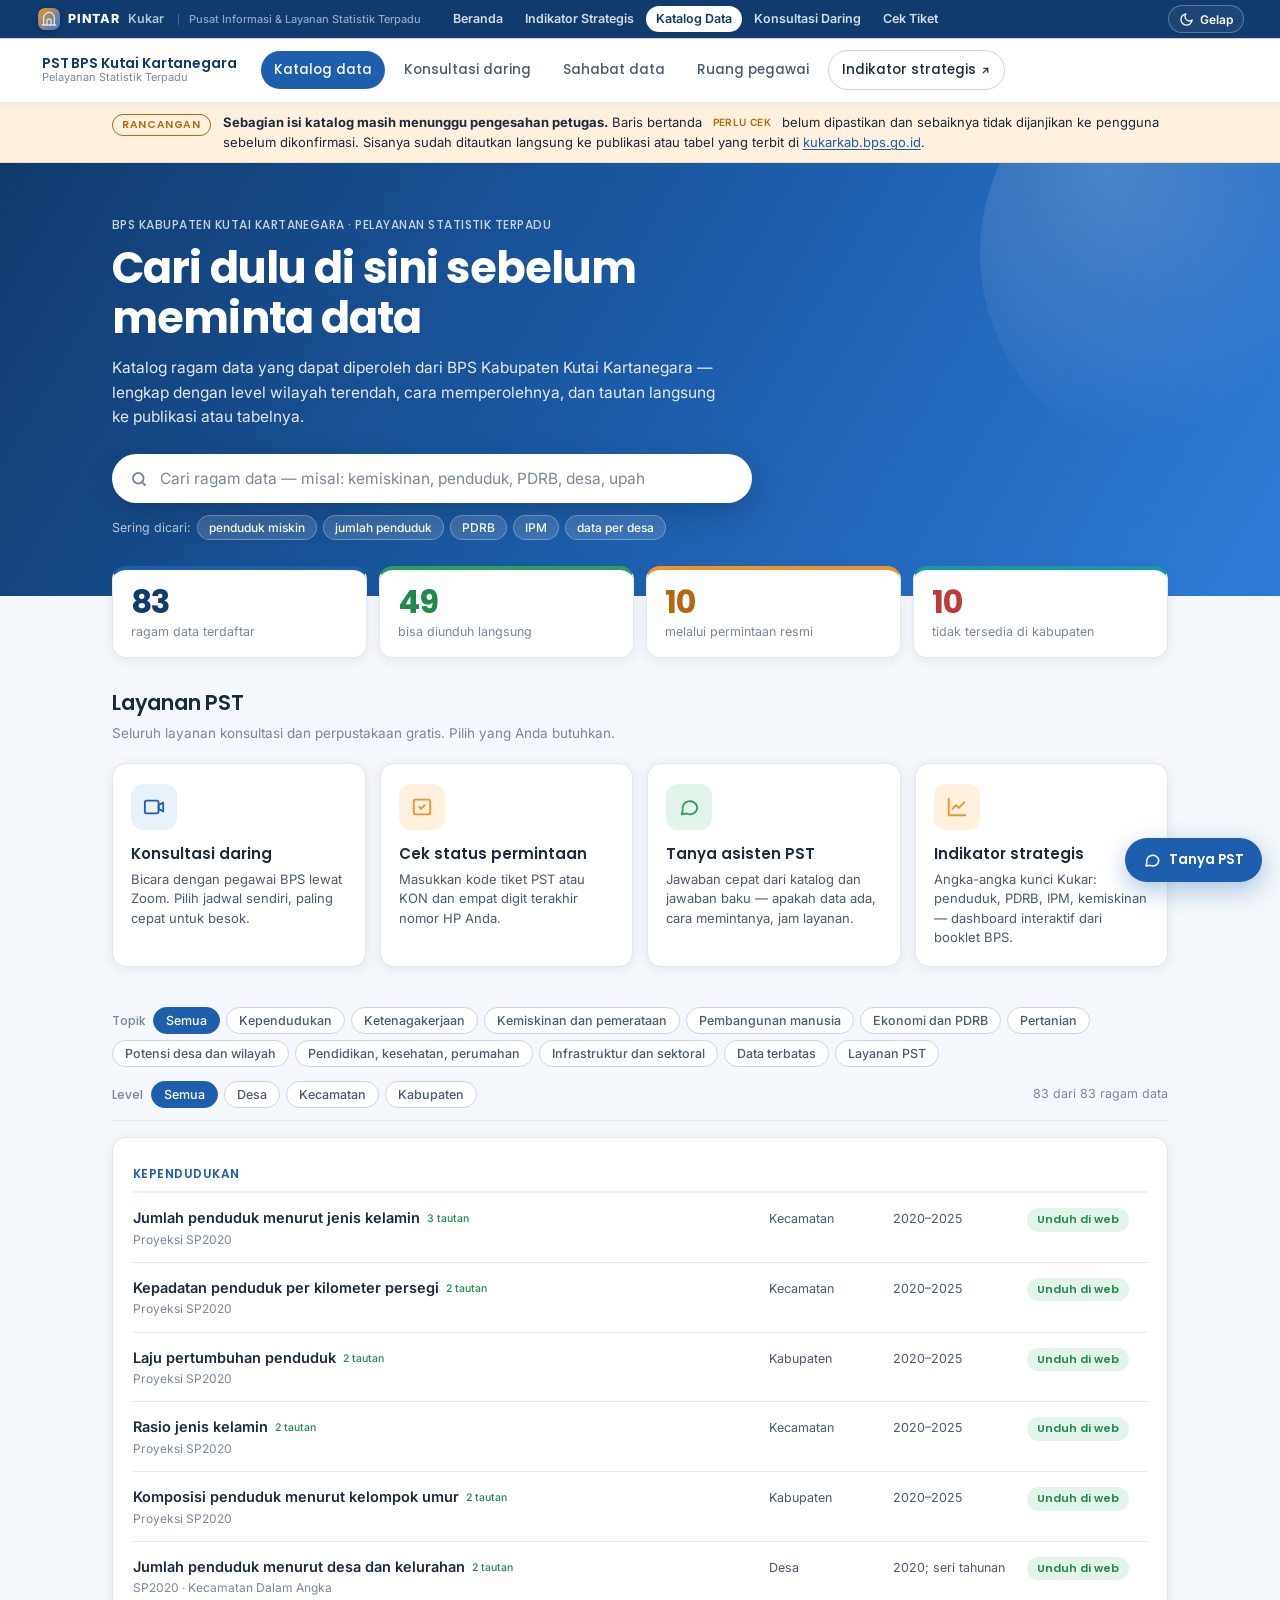
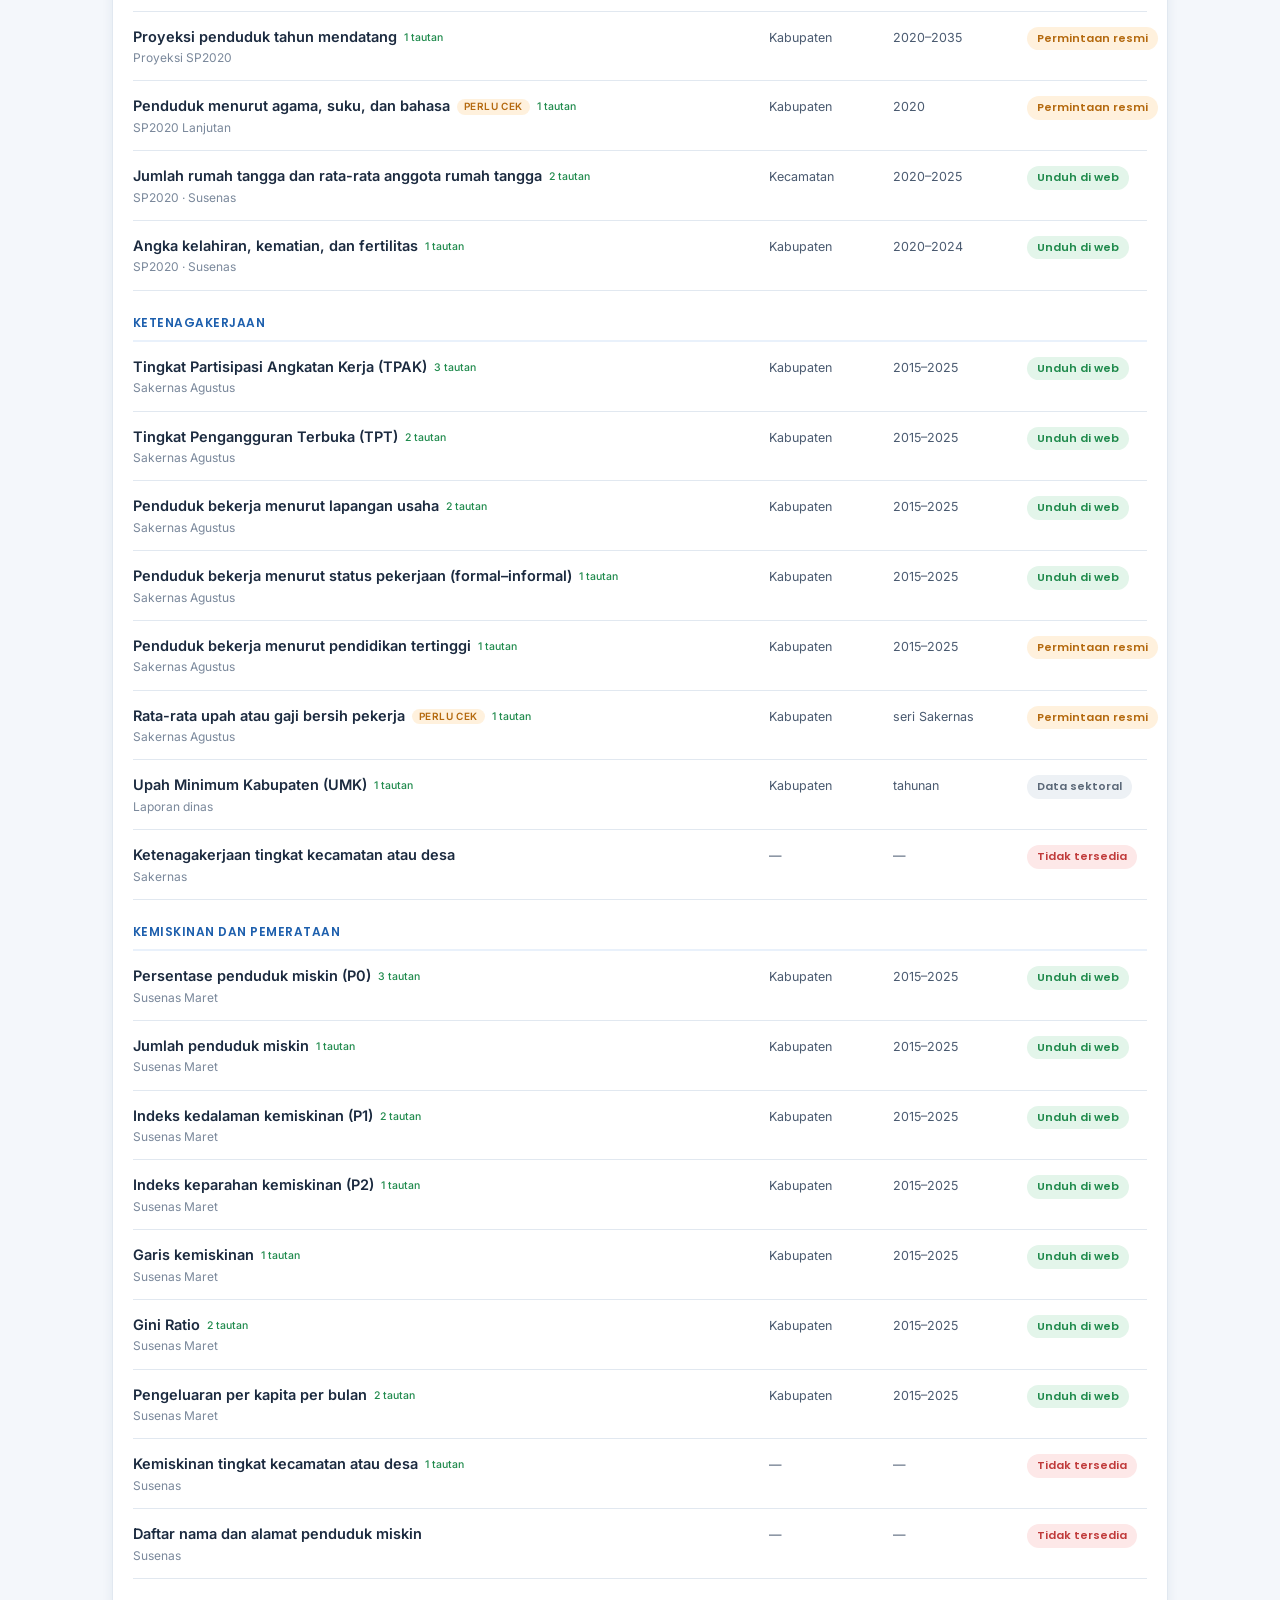
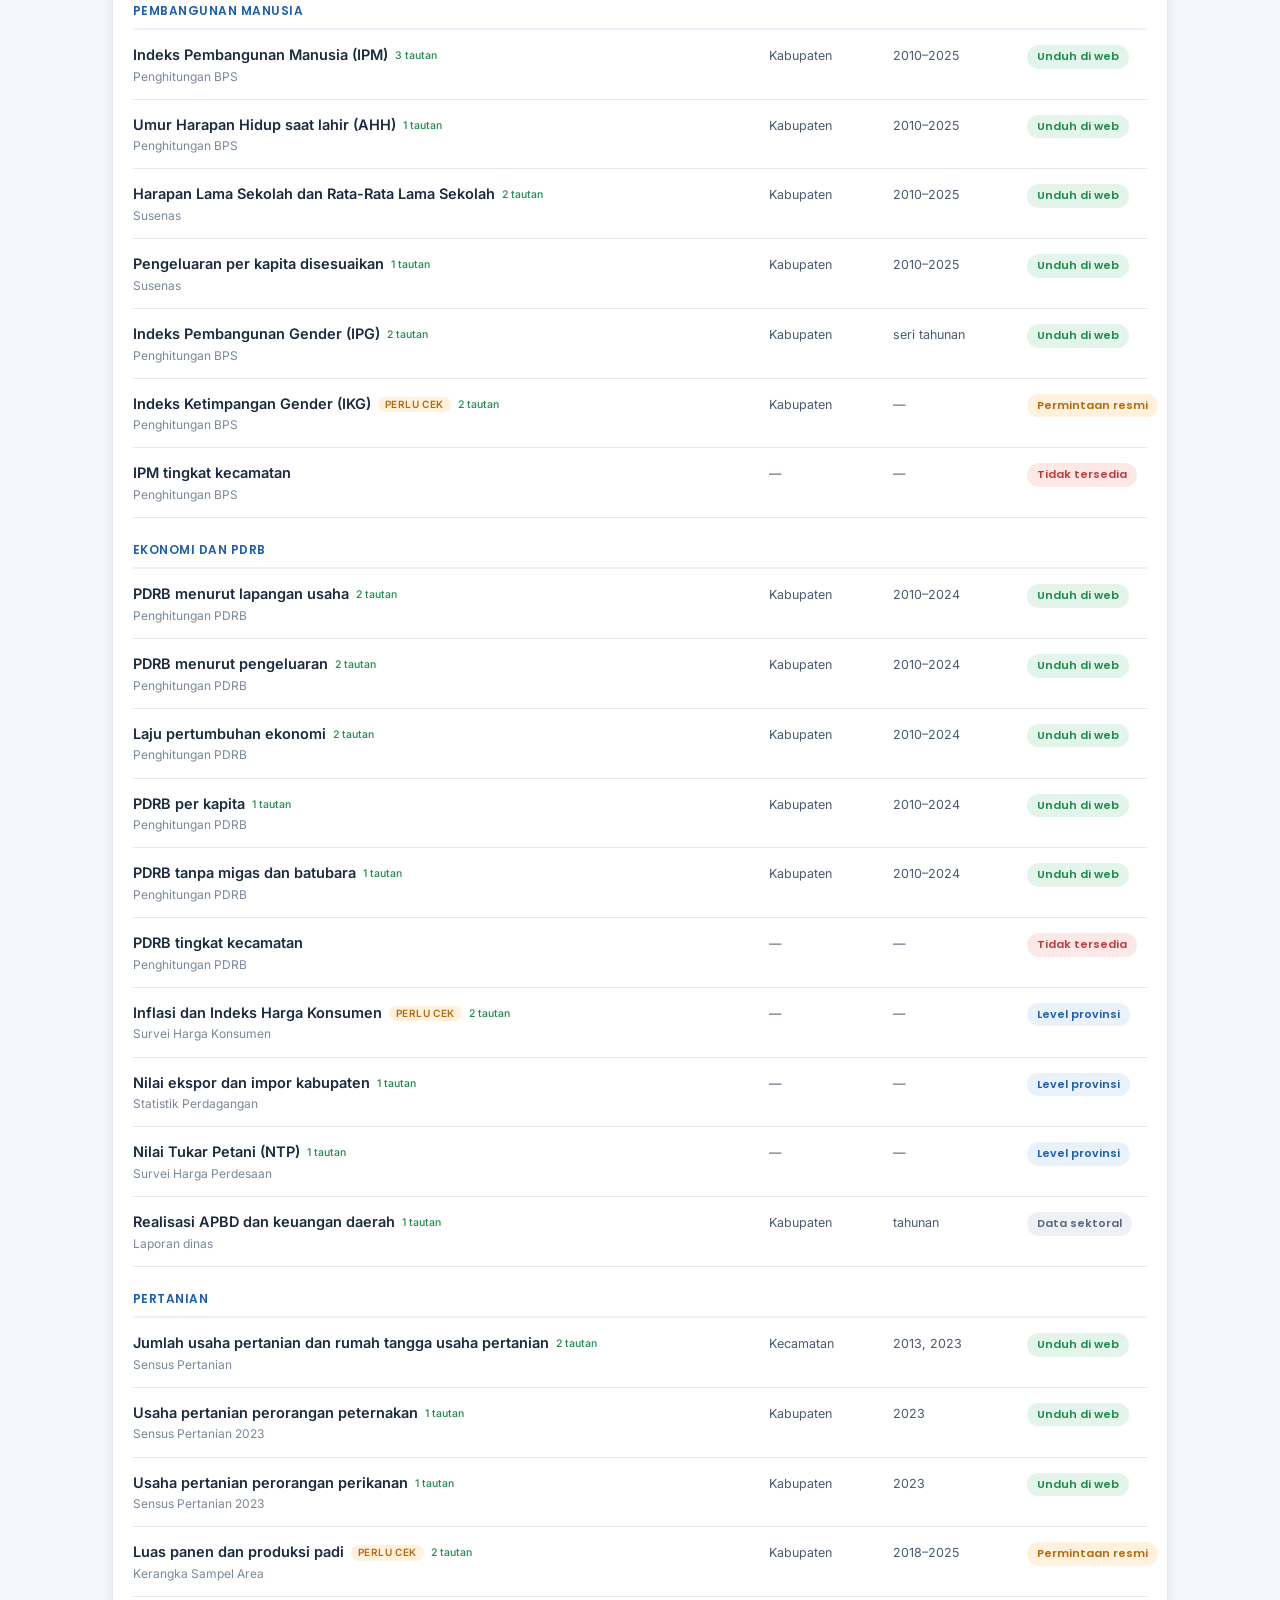
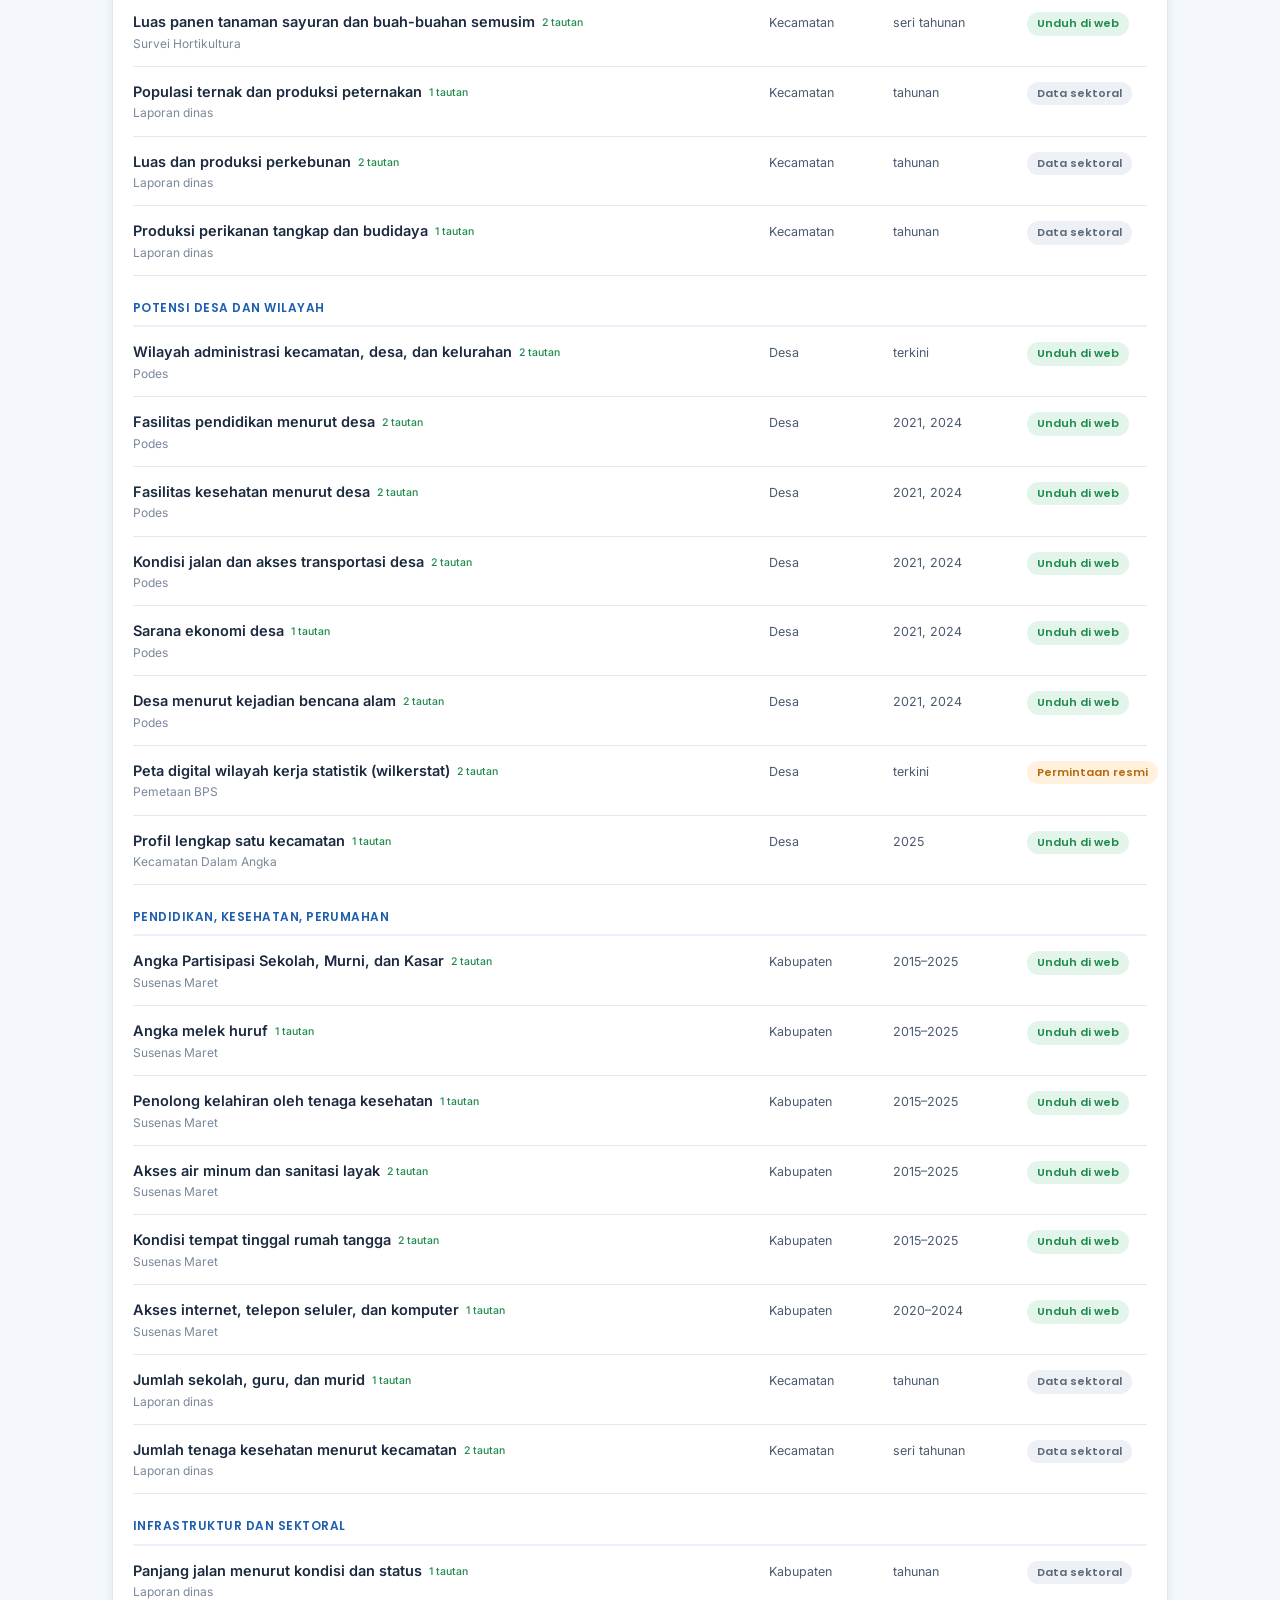
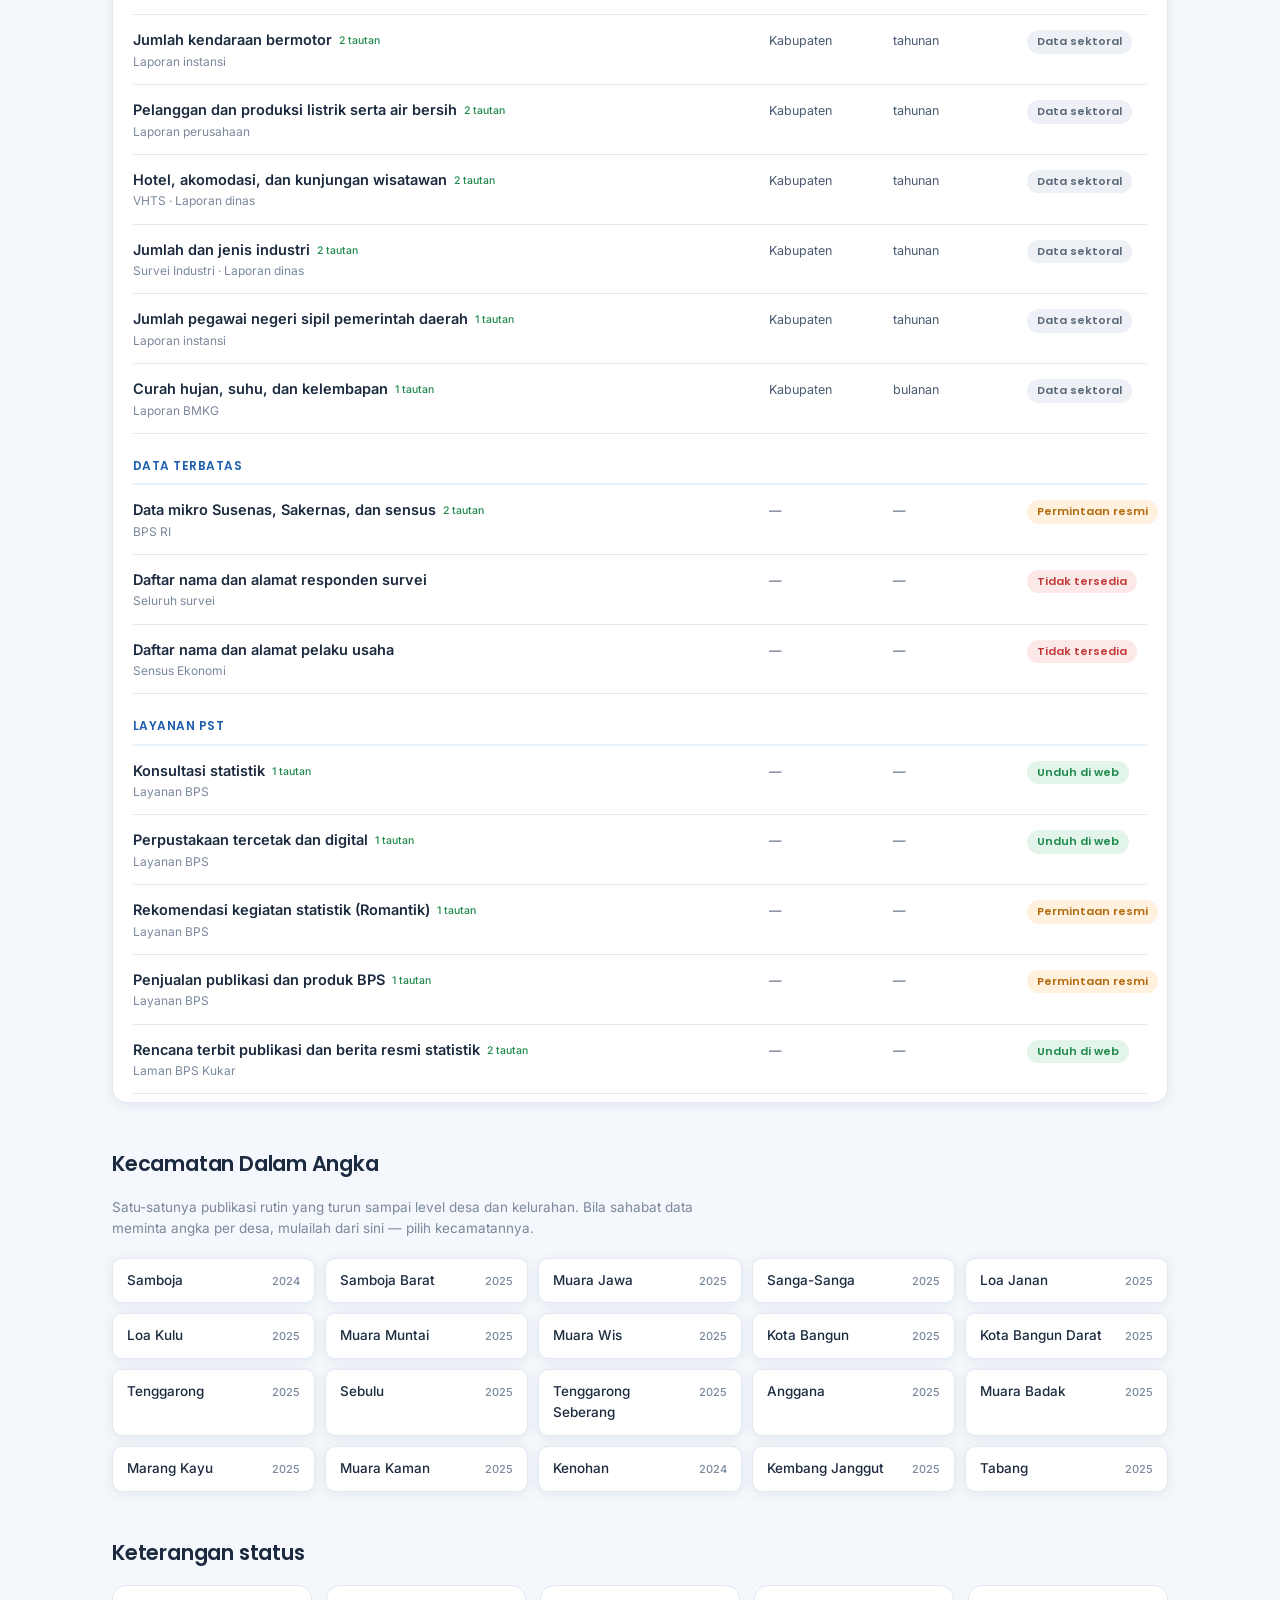
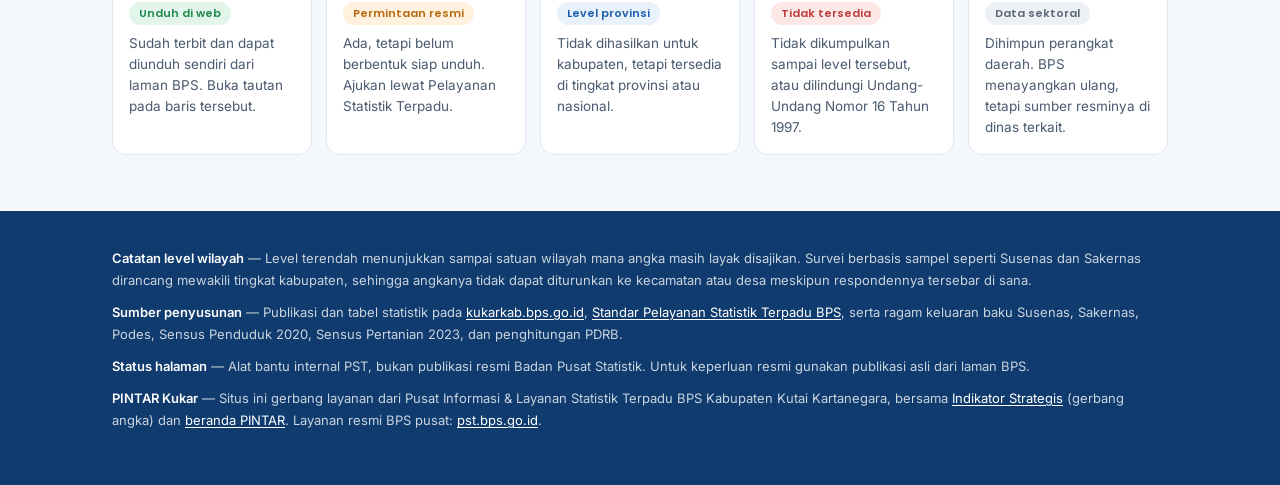
==== commit aadf6158: "Add files via upload Pembaruan 03 - PINTAR Kukar" ====
--- a/index.html
+++ b/index.html
@@ -15,6 +15,7 @@
 <link rel="preconnect" href="https://fonts.googleapis.com">
 <link rel="preconnect" href="https://fonts.gstatic.com" crossorigin>
 <link rel="stylesheet" href="https://fonts.googleapis.com/css2?family=Poppins:wght@500;600;700&family=Inter:wght@400;500;600&family=JetBrains+Mono:wght@400;500&display=swap">
+<script src="assets/pintar.js" data-situs="katalog"></script>
 <link rel="stylesheet" href="assets/theme.css">
 
 <style>
@@ -32,7 +33,7 @@
 
 .summary.angkat { margin-top:-30px; position:relative; z-index:2; }
 
-.controls { position:sticky; top:64px; z-index:15; background:var(--bg); padding:14px 0 12px; margin-top:26px; border-bottom:1px solid var(--line); }
+.controls { position:sticky; top:calc(64px + var(--pintar-h, 0px)); z-index:15; background:var(--bg); padding:14px 0 12px; margin-top:26px; border-bottom:1px solid var(--line); }
 .filterrow { display:flex; flex-wrap:wrap; gap:14px; align-items:center; }
 .fgroup { display:flex; flex-wrap:wrap; gap:6px; align-items:center; }
 .fgroup__lbl { font-family:var(--f-disp); font-size:12px; font-weight:500; color:var(--ink-3); margin-right:2px; }
@@ -82,7 +83,7 @@
   .row .cell.per { grid-row:2; text-align:right; }
   .row .stat { grid-row:1; grid-column:2; }
   .countline { margin-left:0; width:100%; }
-  .controls { top:56px; }
+  .controls { top:calc(56px + var(--pintar-h, 0px)); }
   .summary.angkat { margin-top:-18px; }
 }
 </style>
@@ -141,7 +142,7 @@
     <div class="layanan">
       <a href="konsultasi.html">
         <div class="layanan__ikon"><svg viewBox="0 0 24 24" fill="none" stroke="currentColor" stroke-width="2" stroke-linecap="round" stroke-linejoin="round"><rect x="2" y="5" width="15" height="14" rx="2"/><path d="m17 10 5-3v10l-5-3z"/></svg></div>
-        <b>Konsultasi daring</b><span>Bicara dengan pegawai BPS lewat Zoom. Pilih jadwal sendiri, paling cepat tiga hari ke depan.</span>
+        <b>Konsultasi daring</b><span>Bicara dengan pegawai BPS lewat Zoom. Pilih jadwal sendiri, paling cepat untuk besok.</span>
       </a>
       <a href="sahabat.html">
         <div class="layanan__ikon oranye"><svg viewBox="0 0 24 24" fill="none" stroke="currentColor" stroke-width="2" stroke-linecap="round" stroke-linejoin="round"><path d="M9 12l2 2 4-4"/><rect x="3" y="4" width="18" height="16" rx="2"/></svg></div>
@@ -151,9 +152,9 @@
         <div class="layanan__ikon hijau"><svg viewBox="0 0 24 24" fill="none" stroke="currentColor" stroke-width="2" stroke-linecap="round" stroke-linejoin="round"><path d="M21 12a8 8 0 0 1-11.6 7.1L4 20l1.1-4.2A8 8 0 1 1 21 12z"/></svg></div>
         <b>Tanya asisten PST</b><span>Jawaban cepat dari katalog dan jawaban baku — apakah data ada, cara memintanya, jam layanan.</span>
       </a>
-      <a href="https://pst.bps.go.id/" target="_blank" rel="noopener">
-        <div class="layanan__ikon teal"><svg viewBox="0 0 24 24" fill="none" stroke="currentColor" stroke-width="2" stroke-linecap="round" stroke-linejoin="round"><path d="M4 19.5A2.5 2.5 0 0 1 6.5 17H20"/><path d="M6.5 2H20v20H6.5A2.5 2.5 0 0 1 4 19.5v-15A2.5 2.5 0 0 1 6.5 2z"/></svg></div>
-        <b>Perpustakaan & PST daring</b><span>Layanan resmi BPS: publikasi digital, penjualan produk, dan rekomendasi kegiatan statistik.</span>
+      <a href="/indikator-strategis-bpskukar/" id="kartuIndikator">
+        <div class="layanan__ikon oranye"><svg viewBox="0 0 24 24" fill="none" stroke="currentColor" stroke-width="2" stroke-linecap="round" stroke-linejoin="round"><path d="M3 3v18h18"/><path d="m7 14 4-4 3 3 6-6"/></svg></div>
+        <b>Indikator strategis</b><span>Angka-angka kunci Kukar: penduduk, PDRB, IPM, kemiskinan — dashboard interaktif dari booklet BPS.</span>
       </a>
     </div>
   </section>
@@ -210,6 +211,9 @@
       Susenas, Sakernas, Podes, Sensus Penduduk 2020, Sensus Pertanian 2023, dan penghitungan PDRB.</p>
     <p><b>Status halaman</b> &mdash; Alat bantu internal PST, bukan publikasi resmi Badan Pusat Statistik.
       Untuk keperluan resmi gunakan publikasi asli dari laman BPS.</p>
+    <p><b>PINTAR Kukar</b> &mdash; Situs ini gerbang layanan dari Pusat Informasi &amp; Layanan Statistik Terpadu BPS Kabupaten Kutai Kartanegara,
+      bersama <a href="/indikator-strategis-bpskukar/">Indikator Strategis</a> (gerbang angka) dan <a href="/">beranda PINTAR</a>.
+      Layanan resmi BPS pusat: <a href="https://pst.bps.go.id">pst.bps.go.id</a>.</p>
   </footer>
 
 </div>
@@ -344,6 +348,40 @@
   document.getElementById("nMohon").textContent = h.mohon;
   document.getElementById("nTidak").textContent = h.tidak + h.prov;
   saring();
+
+  /* tautan dari situs indikator (?q=…): isi kotak cari, gulir ke daftar.
+     Bila tidak ada baris yang cocok persis, pakai pencocokan cerdas. */
+  var qs = new URLSearchParams(location.search), awal = (qs.get("q") || "").trim();
+  if (awal) {
+    var q = document.getElementById("q"); q.value = awal; state.q = awal.toLowerCase(); saring();
+    var ada = PST.qa(".row").some(function (r) { return !r.classList.contains("is-off"); });
+    if (ada) {
+      var pertama = PST.q(".row:not(.is-off)");
+      if (pertama) { pertama.classList.add("is-open"); pertama.setAttribute("aria-expanded", "true"); }
+    }
+    if (!ada && window.CARI) {
+      var cocok = CARI.cocokkan(awal, 5);
+      if (cocok.length) {
+        var nama = cocok.map(function (d) { return d.n.toLowerCase(); }), utama = null;
+        PST.qa(".row").forEach(function (r) {
+          var n = ((DATA[+r.dataset.i] || {}).n || "").toLowerCase();
+          var ok = nama.indexOf(n) !== -1;
+          r.classList.toggle("is-off", !ok);
+          if (n === nama[0]) utama = r;
+        });
+        /* yang paling cocok dibuka rinciannya supaya langsung terlihat */
+        if (utama) { utama.classList.add("is-open"); utama.setAttribute("aria-expanded", "true"); utama.parentNode.insertBefore(utama, utama.parentNode.querySelector(".row:not(.is-off)")); }
+        PST.qa(".grouptitle").forEach(function (g) {
+          var t = false, n = g.nextElementSibling;
+          while (n && n.classList.contains("row")) { if (!n.classList.contains("is-off")) { t = true; break; } n = n.nextElementSibling; }
+          g.classList.toggle("is-off", !t);
+        });
+        document.getElementById("countLine").textContent = cocok.length + " ragam data yang paling mendekati “" + awal + "”";
+        document.getElementById("empty").hidden = true;
+      }
+    }
+    setTimeout(function () { document.getElementById("list").scrollIntoView({ behavior: "smooth", block: "start" }); }, 150);
+  }
 })();
 </script>
 <script src="assets/chat.js"></script>
--- a/assets/theme.css
+++ b/assets/theme.css
@@ -74,7 +74,7 @@
 a { color:var(--link); }
 
 /* ---------------- bilah navigasi (putih, logo kiri, tombol pil) ---------------- */
-.nav { background:var(--panel); box-shadow:0 1px 0 var(--line), 0 2px 10px rgba(15,59,110,.05); position:sticky; top:0; z-index:40; }
+.nav { background:var(--panel); box-shadow:0 1px 0 var(--line), 0 2px 10px rgba(15,59,110,.05); position:sticky; top:var(--pintar-h, 0px); z-index:40; }
 .nav__in {
   max-width:1240px; margin-inline:auto; padding:0 22px;
   display:flex; align-items:center; gap:6px; min-height:64px; flex-wrap:wrap;
@@ -91,6 +91,9 @@
 }
 .nav a:not(.nav__brand):hover { color:var(--biru); background:var(--biru-wash); }
 .nav a[aria-current="page"] { background:var(--biru); color:#fff; }
+.nav a.nav__luar { border:1px solid var(--line-2); color:var(--ink); display:inline-flex; align-items:center; gap:4px; }
+.nav a.nav__luar:hover { border-color:var(--oranye); color:var(--oranye); background:#FFF1DD; }
+:root[data-theme="dark"] .nav a.nav__luar:hover { background:#3A2415; }
 .nav__right { margin-left:auto; display:flex; align-items:center; gap:10px; }
 .nav__who { font-size:12.5px; color:var(--ink-3); }
 
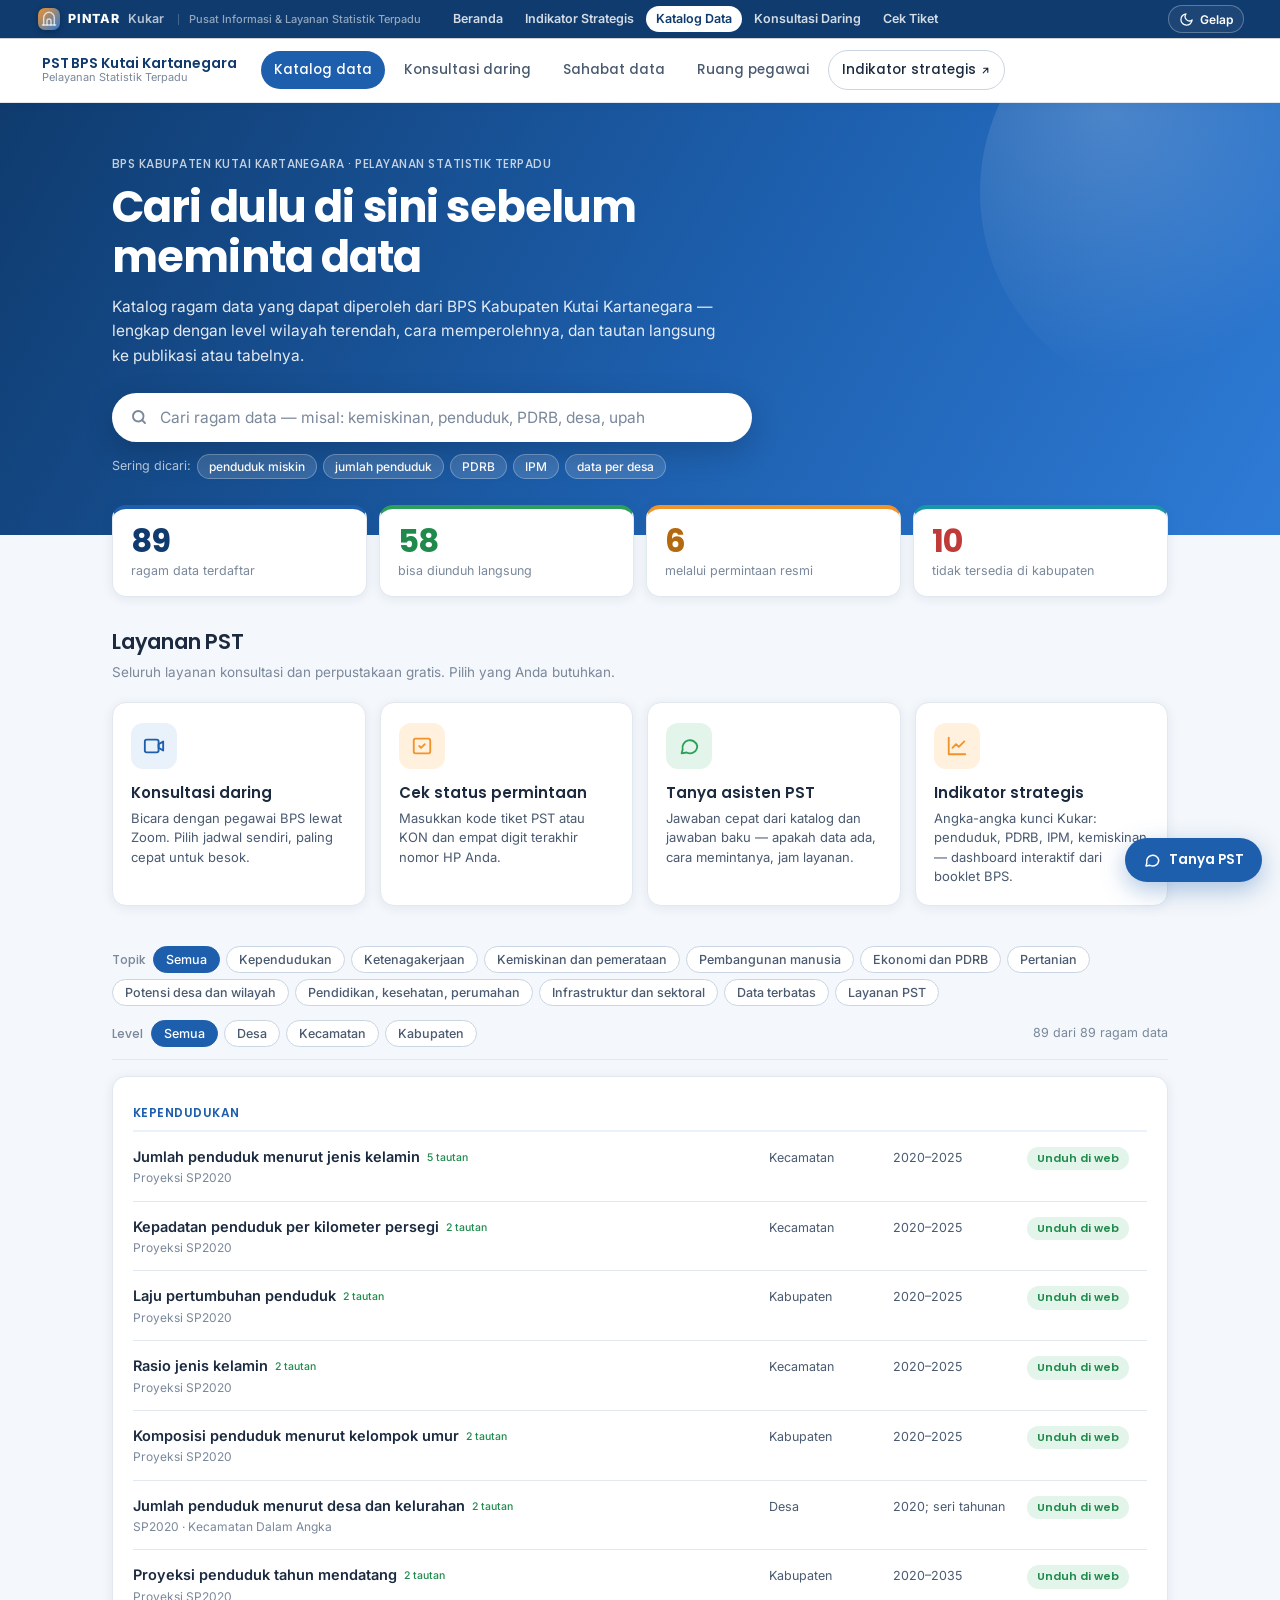
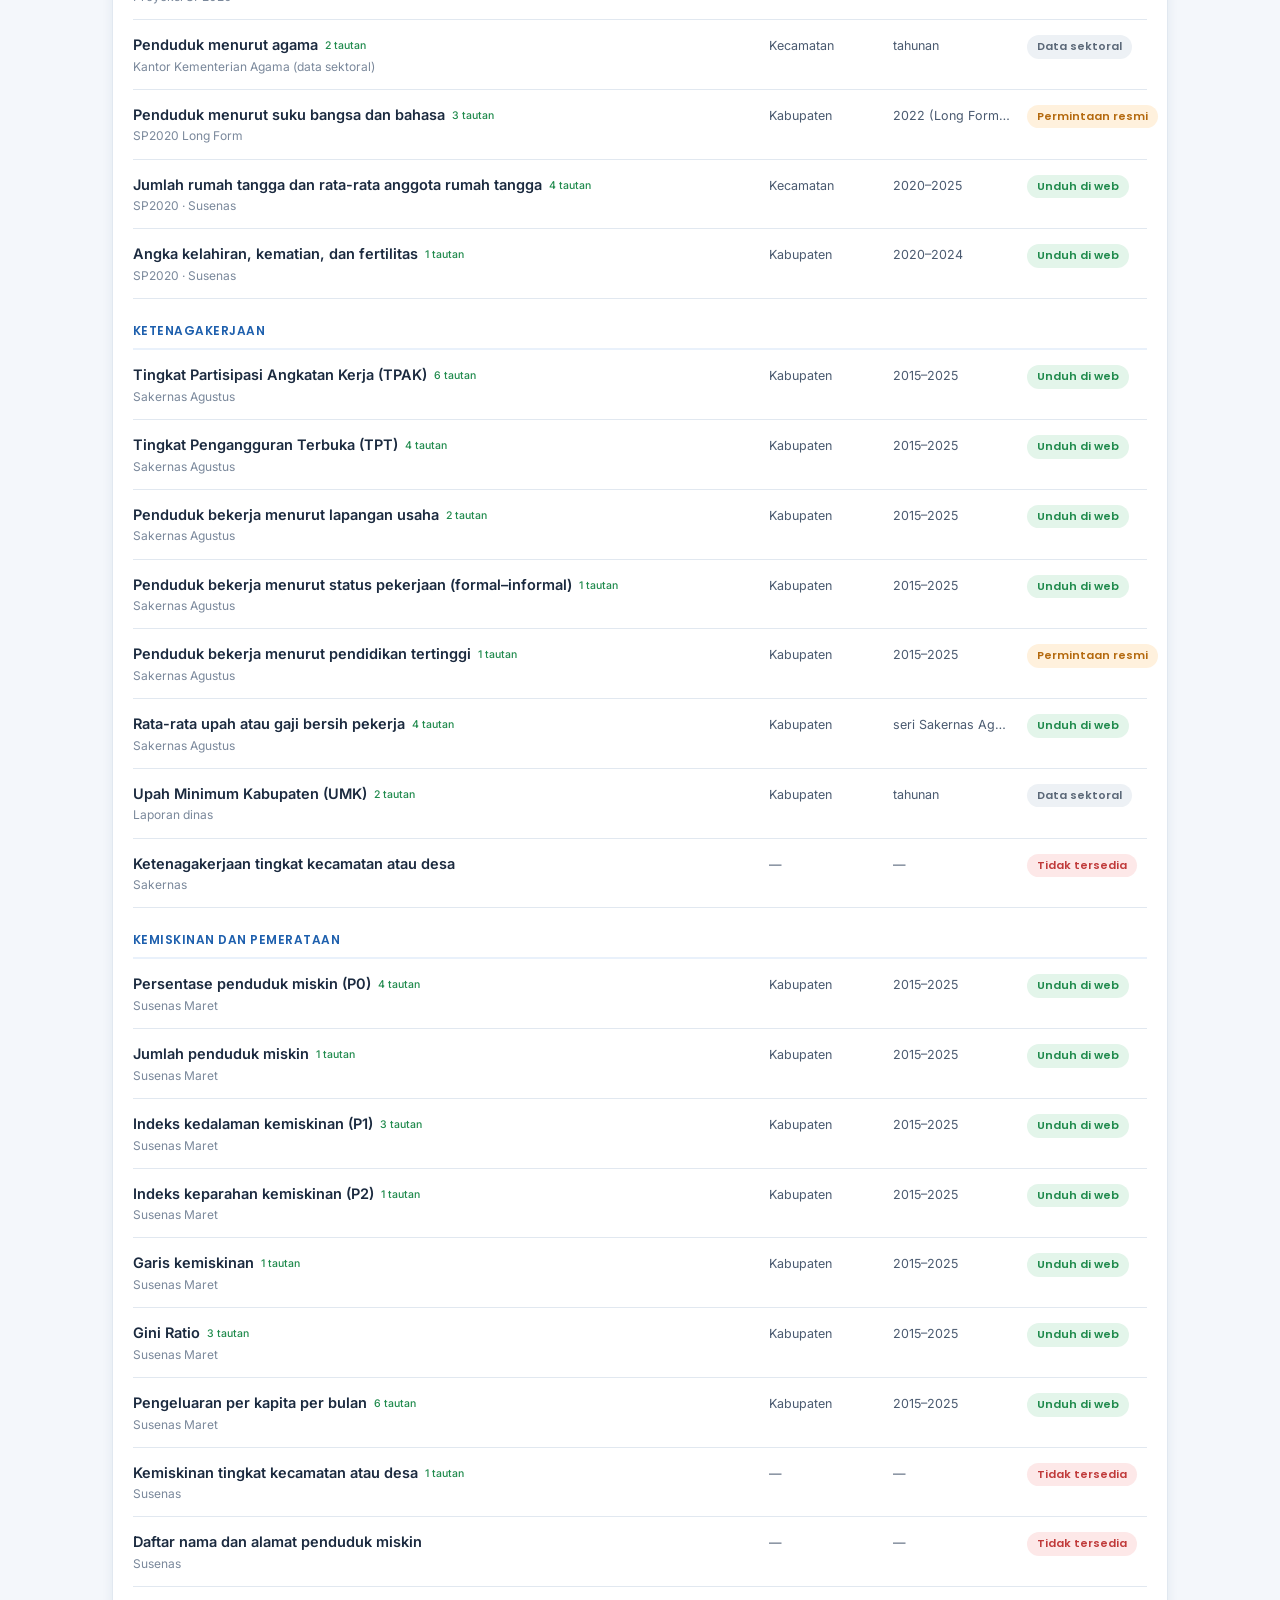
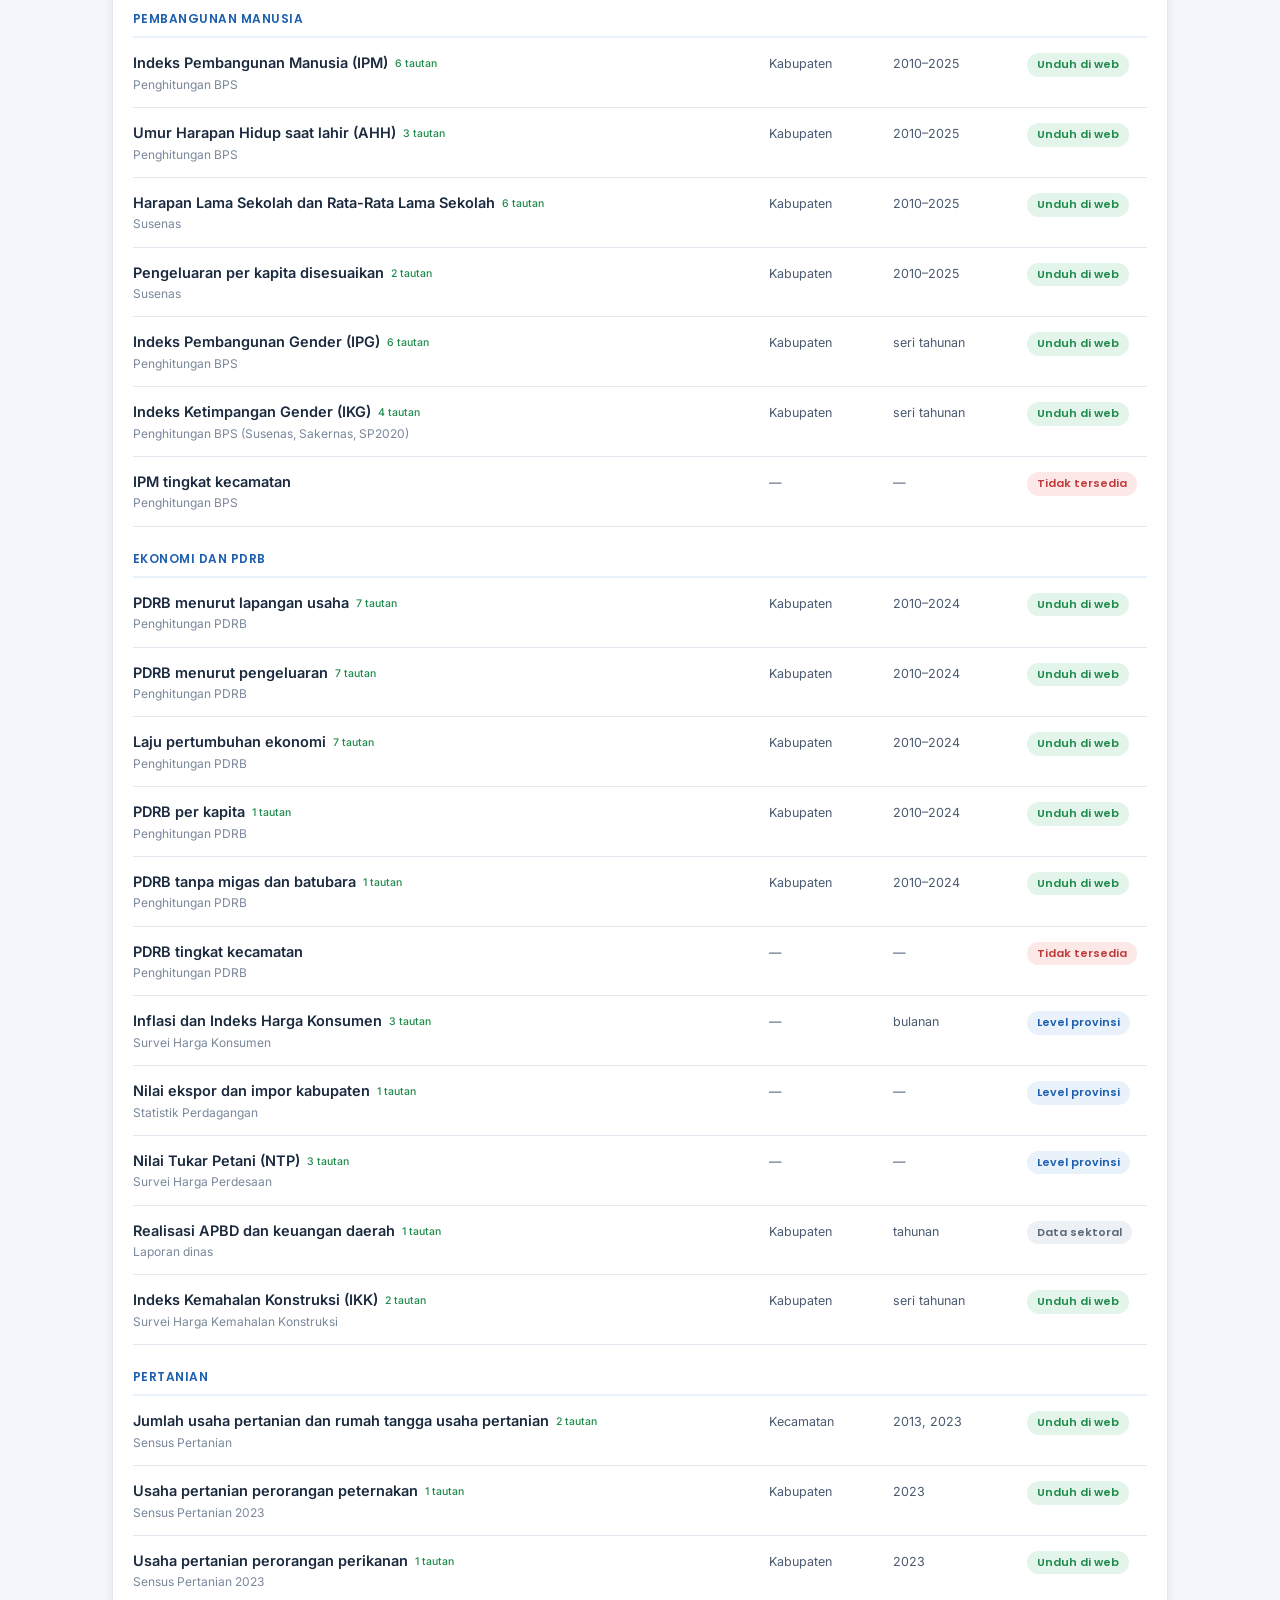
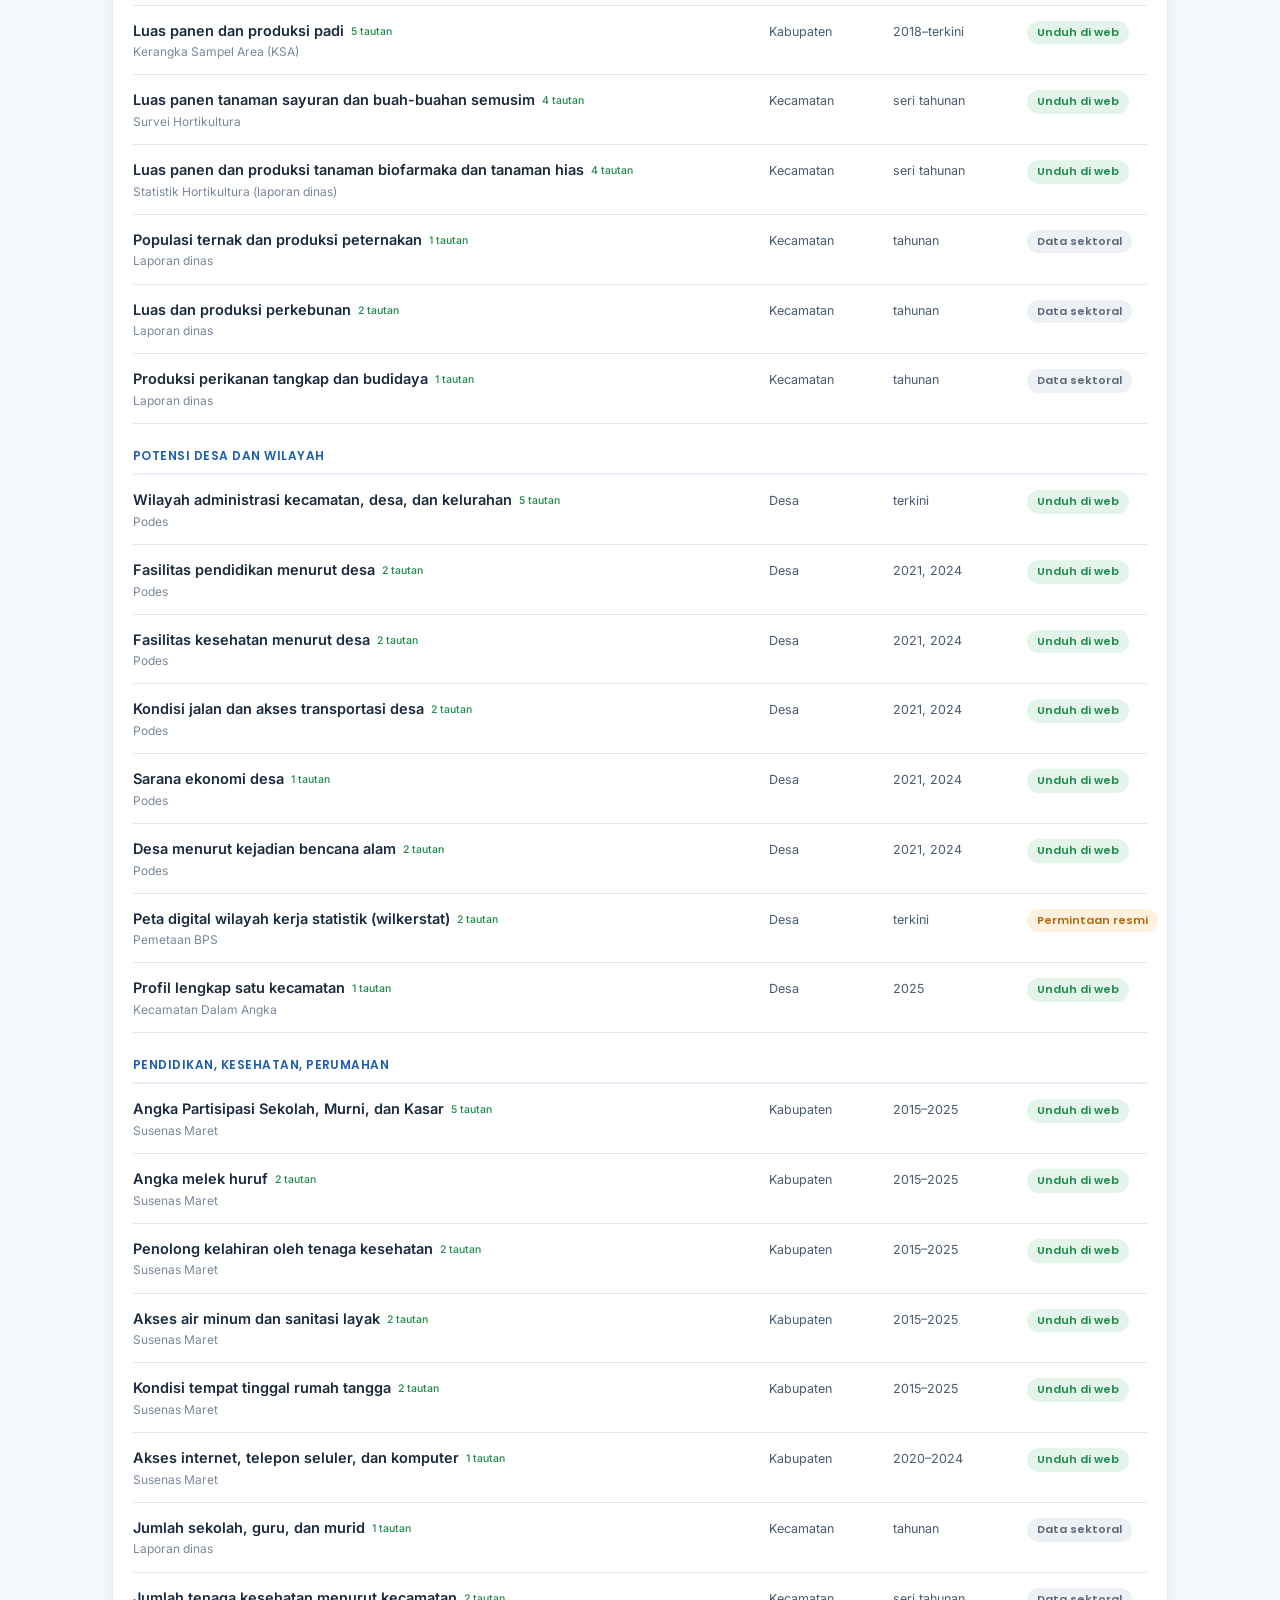
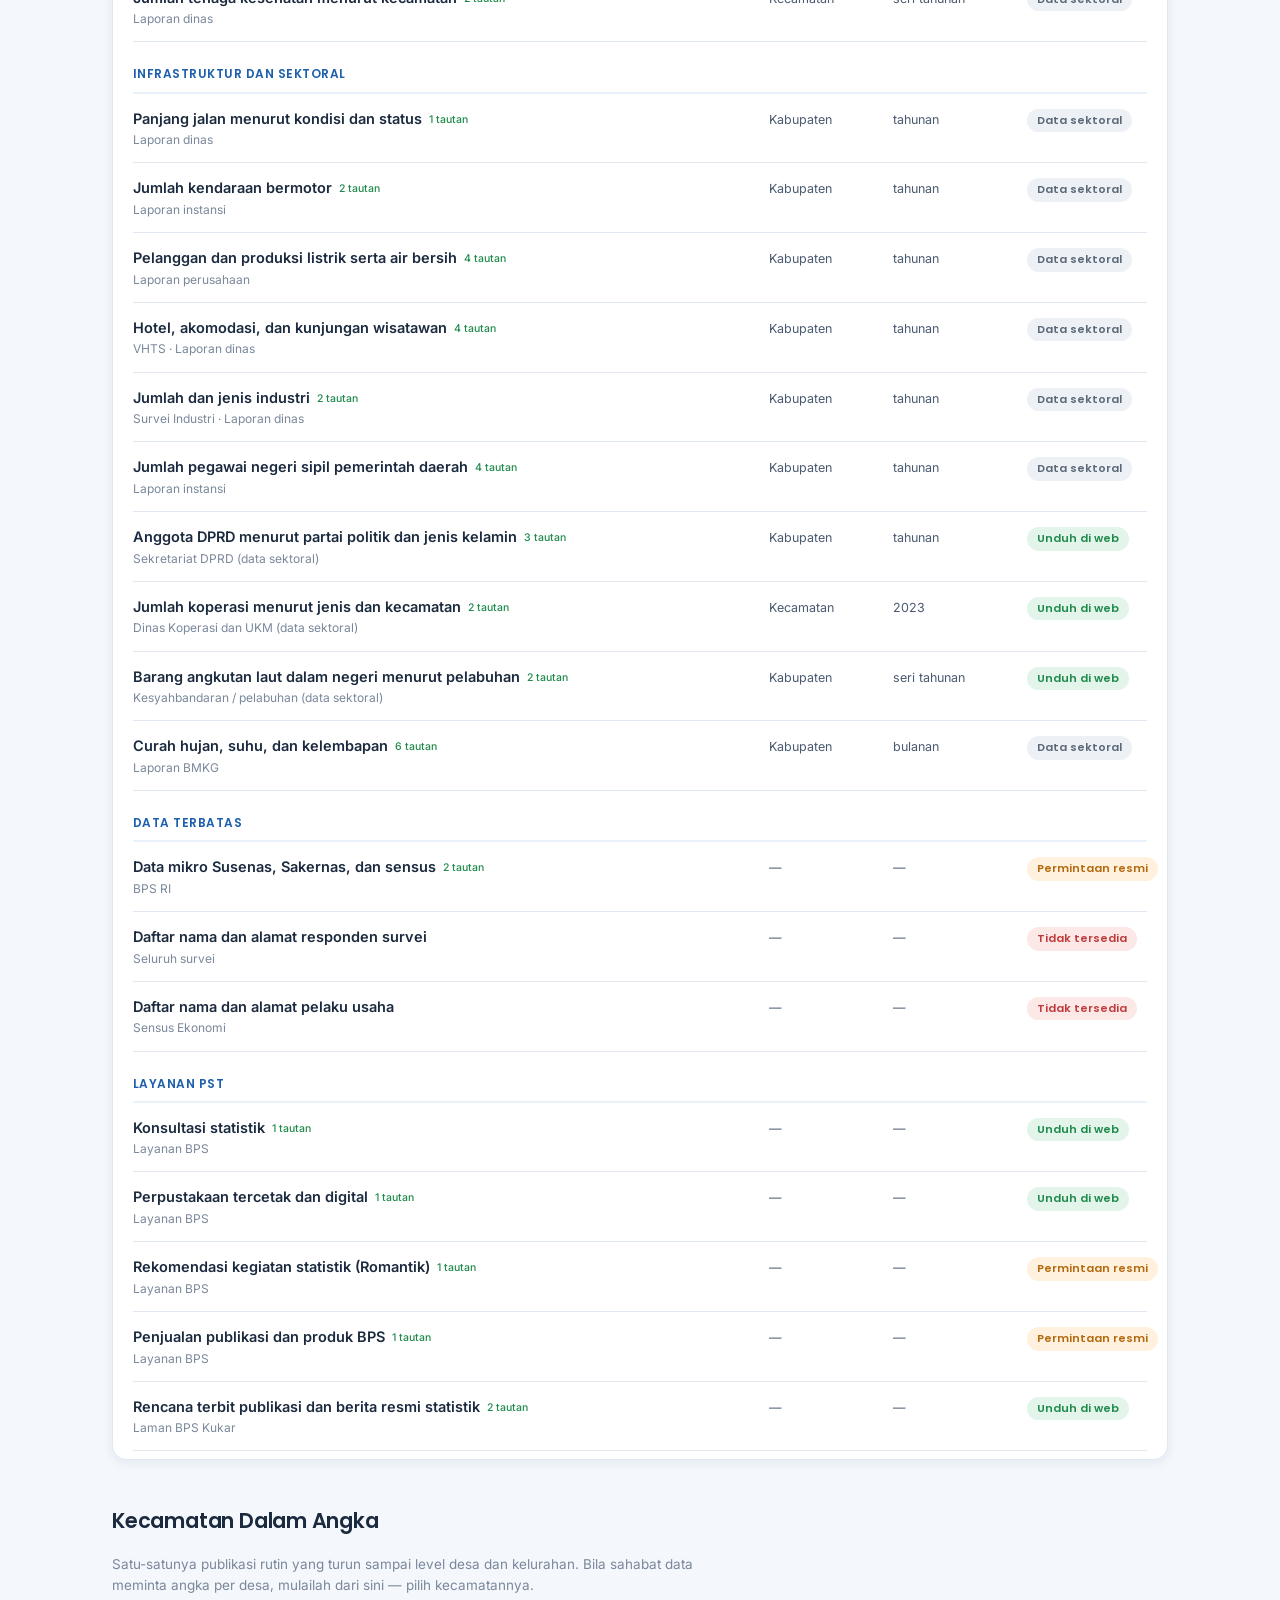
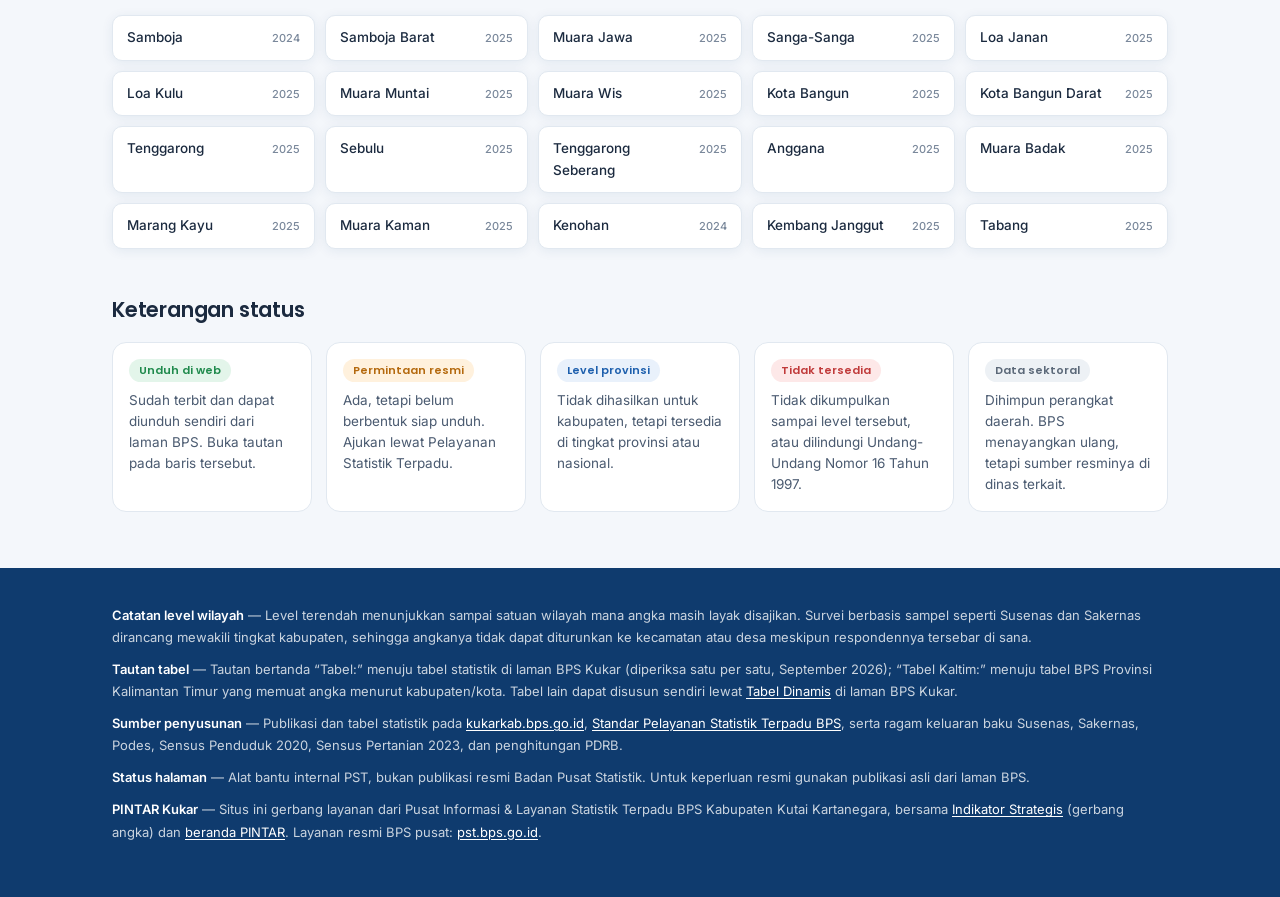
==== commit 134b0873: "Add files via upload" ====
--- a/index.html
+++ b/index.html
@@ -205,6 +205,9 @@
       layak disajikan. Survei berbasis sampel seperti Susenas dan Sakernas dirancang mewakili tingkat
       kabupaten, sehingga angkanya tidak dapat diturunkan ke kecamatan atau desa meskipun respondennya
       tersebar di sana.</p>
+    <p><b>Tautan tabel</b> &mdash; Tautan bertanda “Tabel:” menuju tabel statistik di laman BPS Kukar (diperiksa satu per satu, September 2026);
+      “Tabel Kaltim:” menuju tabel BPS Provinsi Kalimantan Timur yang memuat angka menurut kabupaten/kota. Tabel lain dapat disusun sendiri lewat
+      <a href="https://kukarkab.bps.go.id/id/query-builder">Tabel Dinamis</a> di laman BPS Kukar.</p>
     <p><b>Sumber penyusunan</b> &mdash; Publikasi dan tabel statistik pada
       <a href="https://kukarkab.bps.go.id">kukarkab.bps.go.id</a>,
       <a href="https://pst.bps.go.id">Standar Pelayanan Statistik Terpadu BPS</a>, serta ragam keluaran baku
@@ -228,7 +231,7 @@
 (function () {
   "use strict";
 
-  var MODE_RANCANGAN = true;
+  var MODE_RANCANGAN = false;   /* semua baris sudah diperiksa (Sep 2026); spanduk rancangan disembunyikan */
   var DATA = window.KATALOG.DATA, LABEL = window.KATALOG.LABEL, KEC = window.KATALOG.KECAMATAN;
   var esc = PST.esc;
   var state = { q:"", topik:"all", level:"all" };
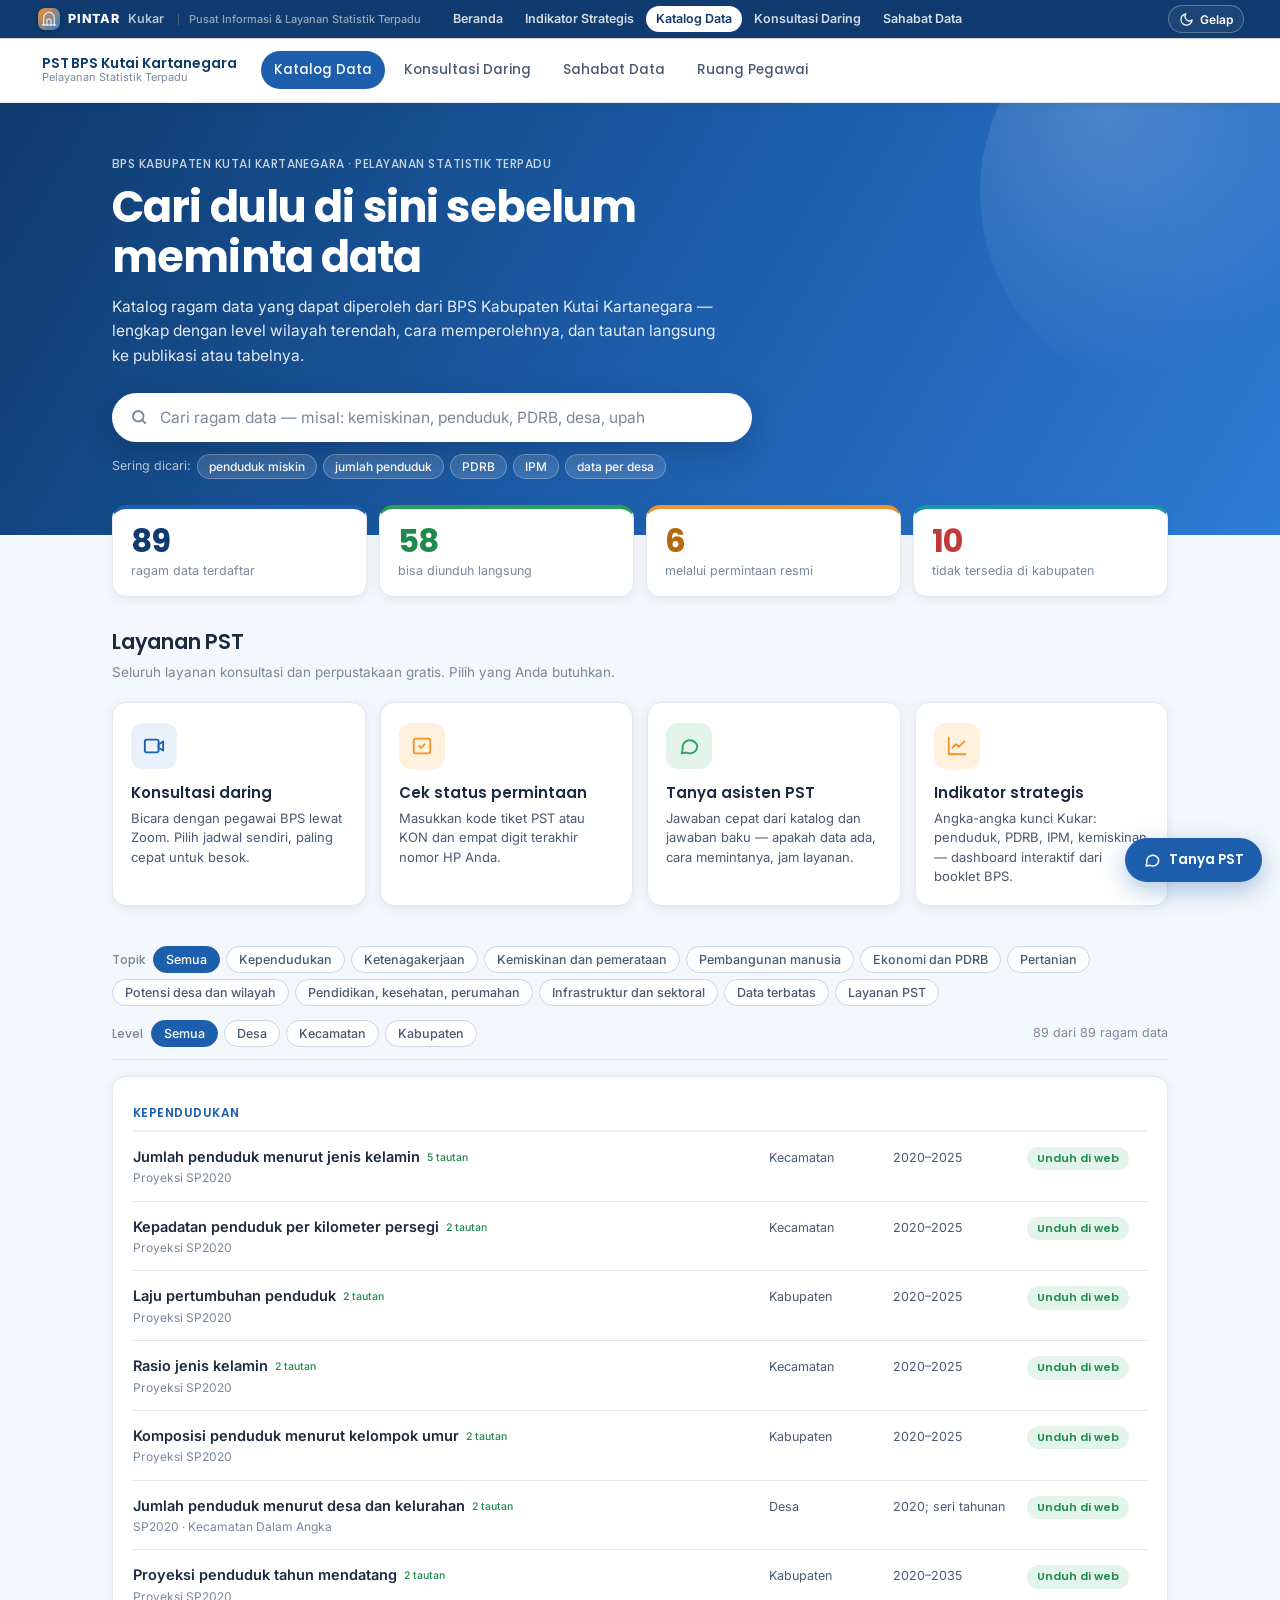
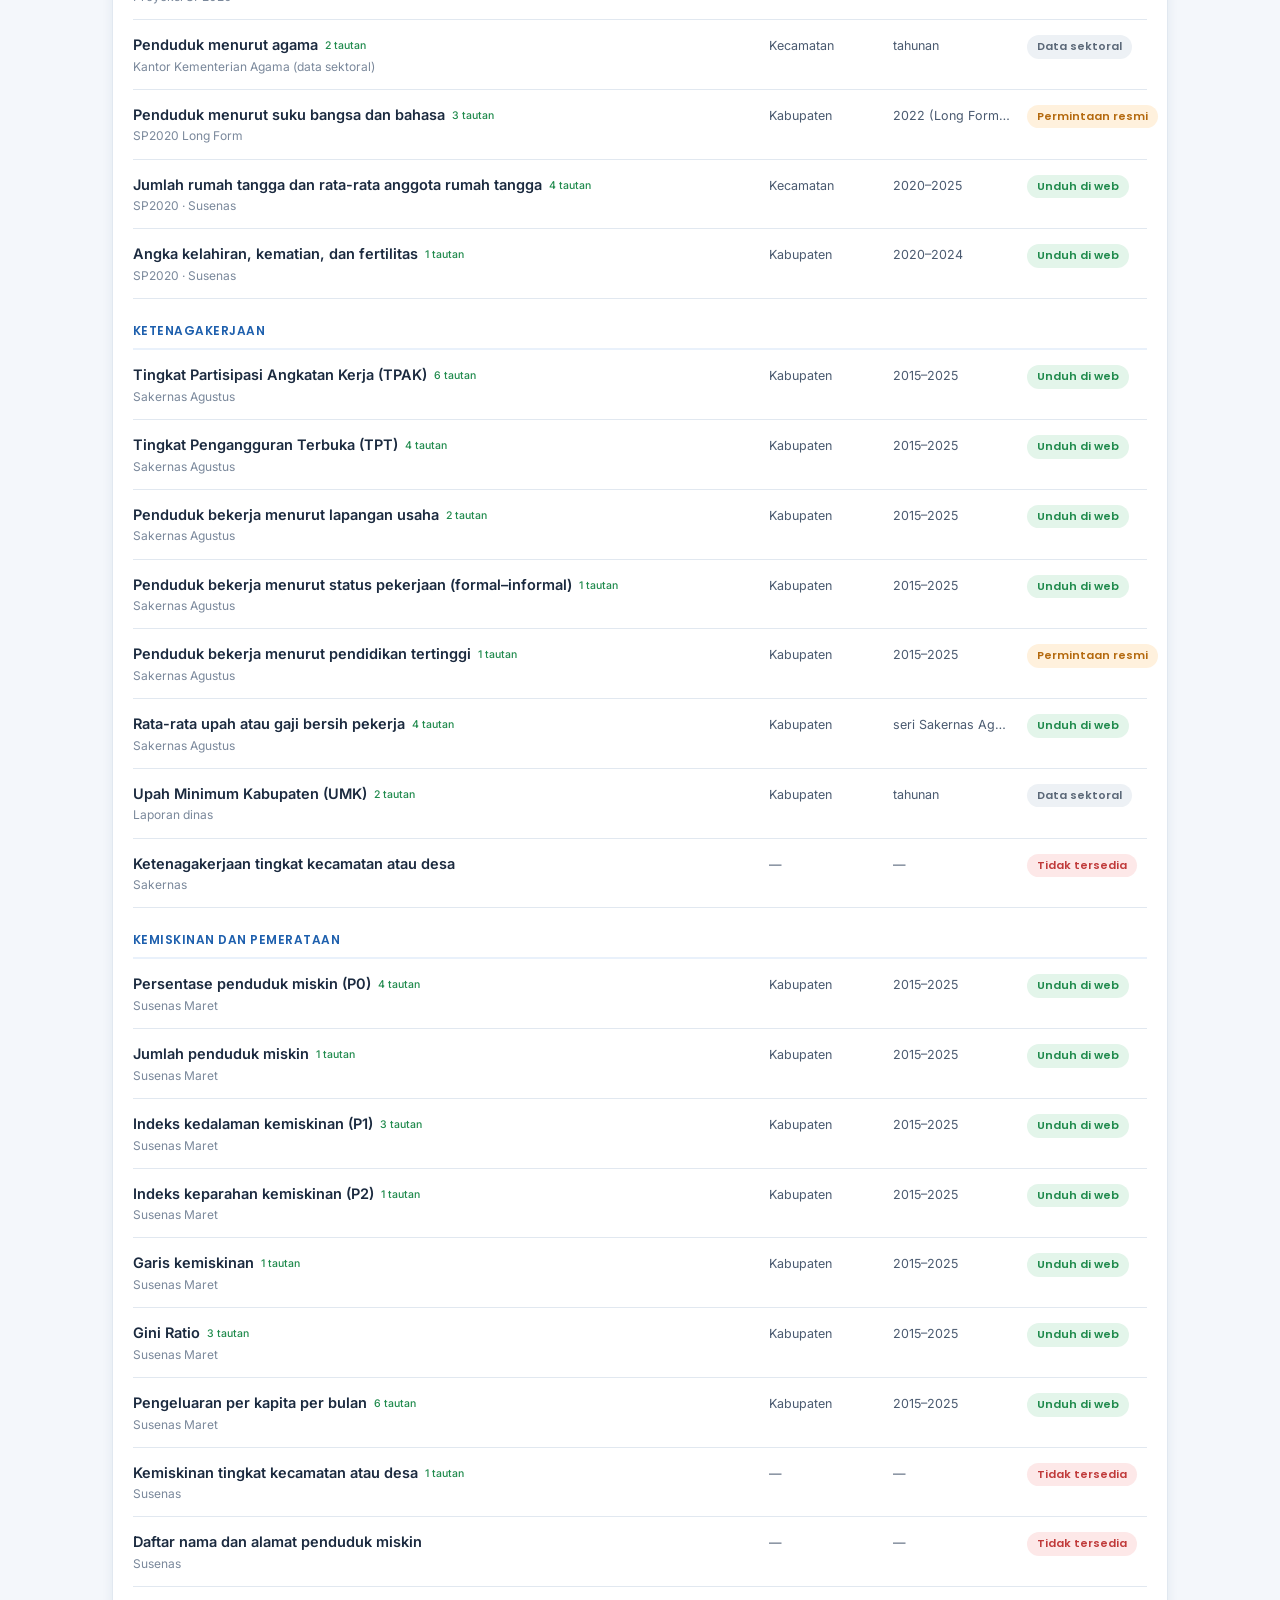
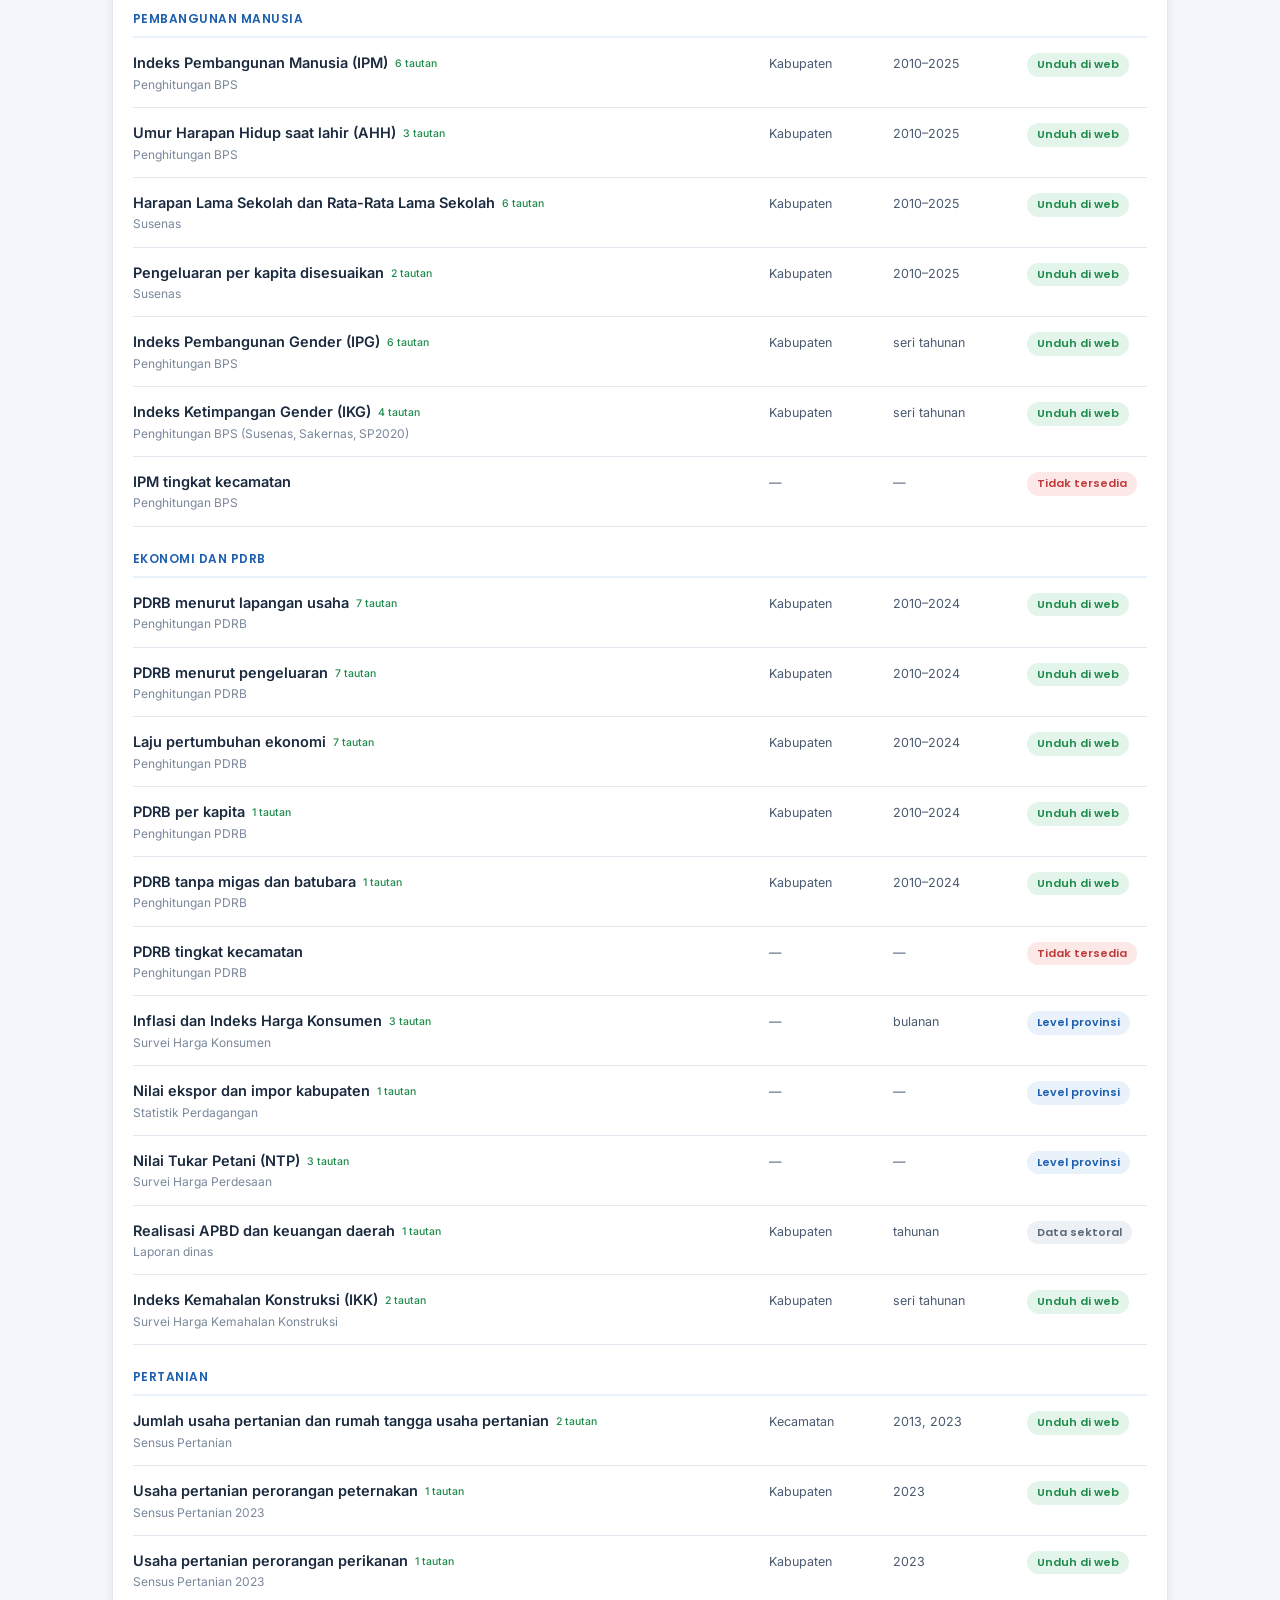
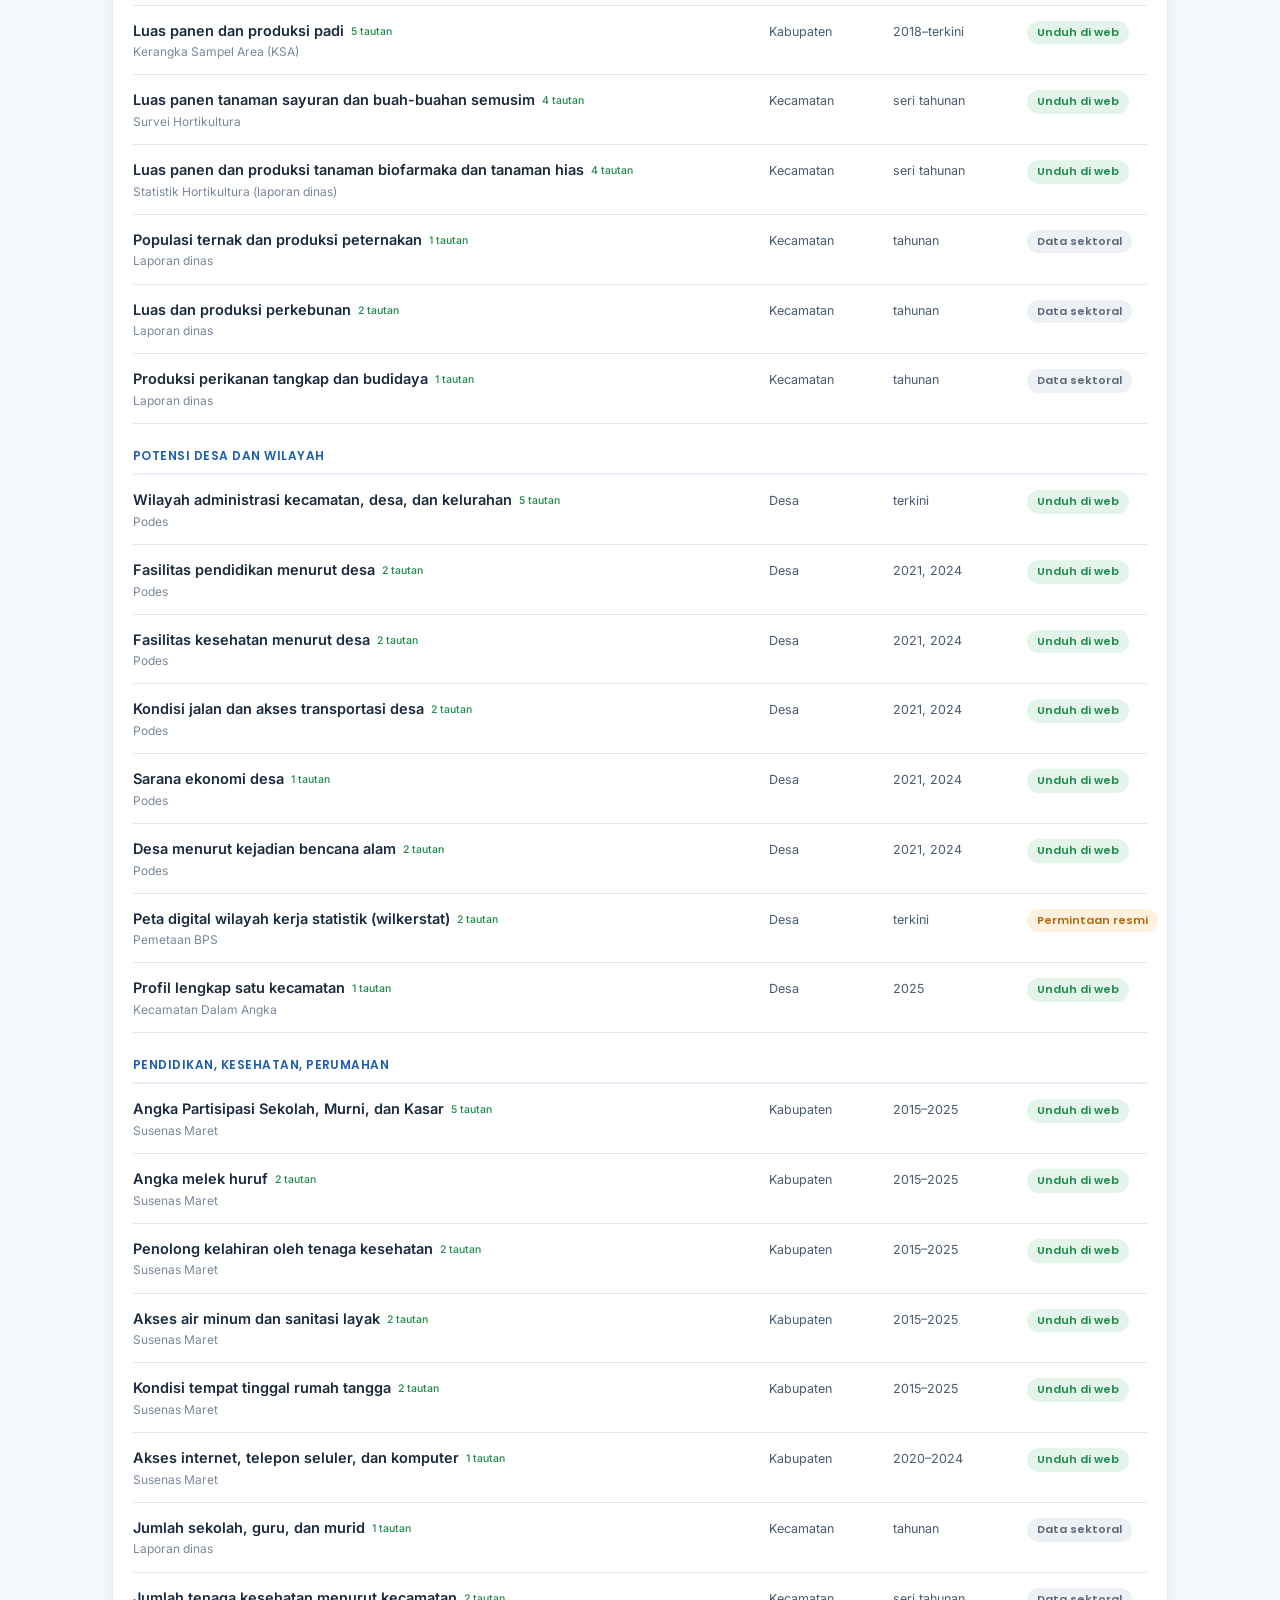
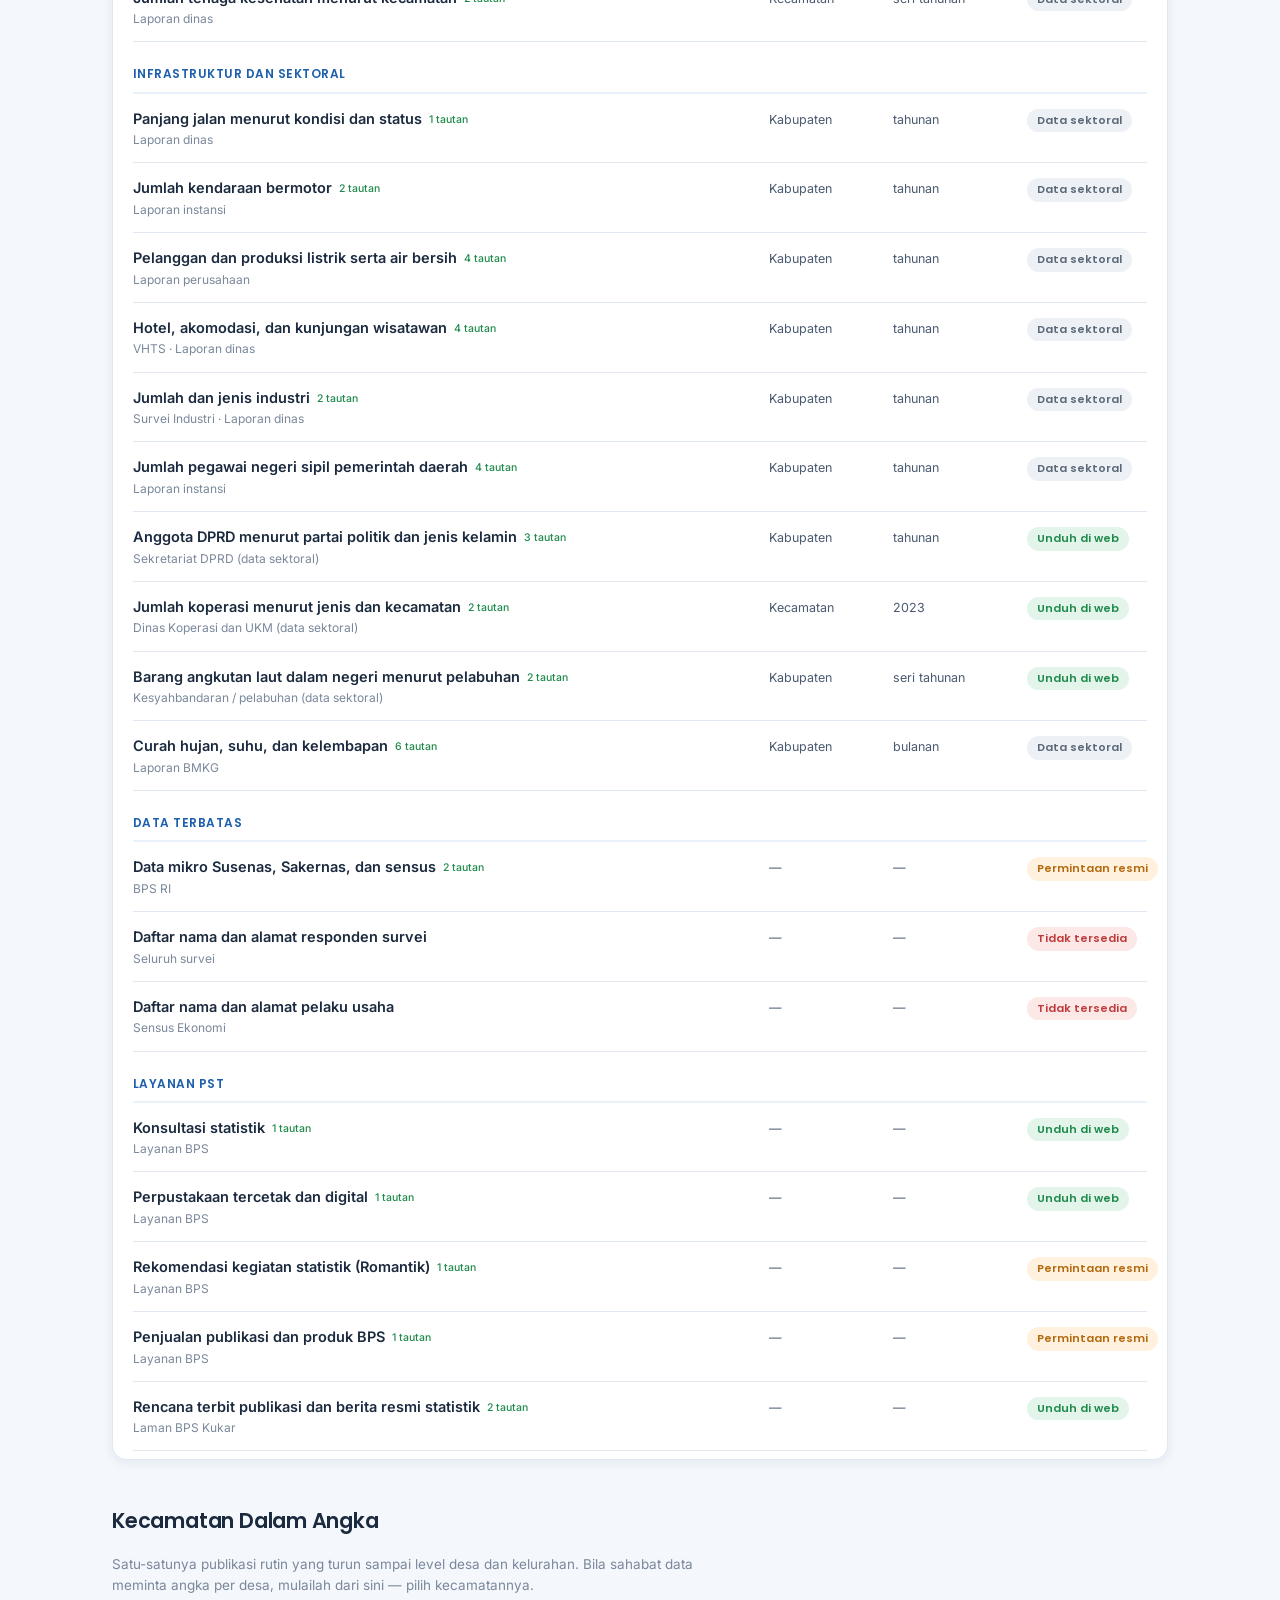
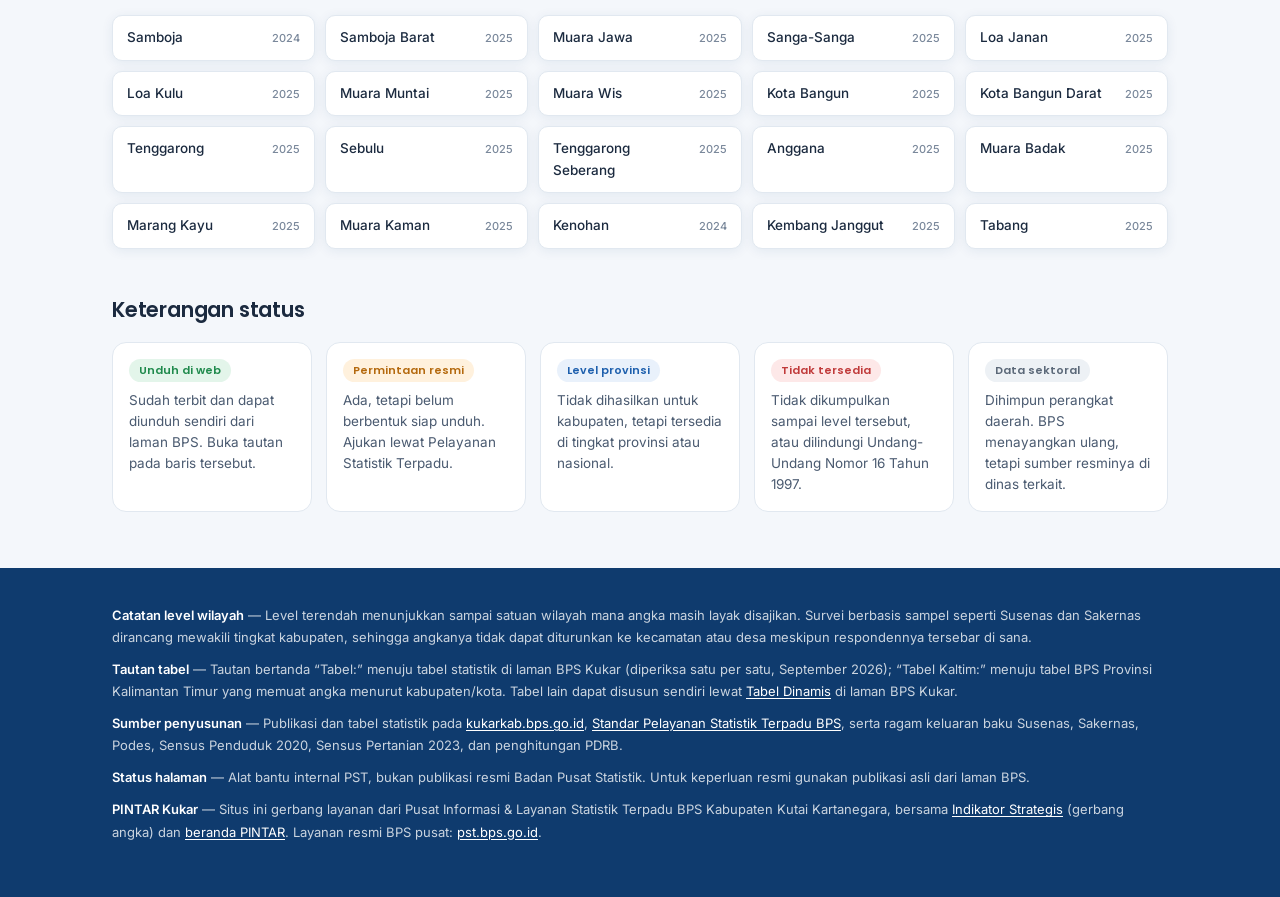
==== commit 1a5b0153: "Add files via upload" ====
--- a/index.html
+++ b/index.html
@@ -6,11 +6,18 @@
 <meta name="description" content="Katalog ketersediaan data BPS Kabupaten Kutai Kartanegara: ragam data, level wilayah terendah, periode, sumber survei, tautan langsung, dan cara memperolehnya.">
 <meta name="theme-color" content="#2F5FA8">
 <meta property="og:type" content="website">
-<meta property="og:title" content="Katalog Ketersediaan Data Kukar">
+<meta property="og:title" content="Katalog Data & Layanan PST · PINTAR Kukar">
 <meta property="og:description" content="Periksa di sini lebih dulu sebelum mengajukan permintaan data ke BPS Kutai Kartanegara.">
 <meta property="og:locale" content="id_ID">
-<link rel="icon" href="data:image/svg+xml,<svg xmlns='http://www.w3.org/2000/svg' viewBox='0 0 100 100'><rect width='100' height='100' rx='20' fill='%2316181C'/><rect x='22' y='26' width='56' height='13' rx='3' fill='%232F5FA8'/><rect x='22' y='44' width='56' height='13' rx='3' fill='%236B8FC9'/><rect x='22' y='62' width='36' height='13' rx='3' fill='%23A9BEDD'/></svg>">
-<title>Katalog Ketersediaan Data Kukar</title>
+<meta property="og:image" content="https://bpskukar.github.io/katalog-data-bpskukar/assets/og-katalog.png">
+<meta property="og:image:width" content="1200">
+<meta property="og:image:height" content="630">
+<meta name="twitter:card" content="summary_large_image">
+<meta name="twitter:title" content="Katalog Data & Layanan PST · PINTAR Kukar">
+<meta name="twitter:description" content="Cari dulu apa yang tersedia di BPS Kutai Kartanegara — unduh, minta data, atau konsultasi lewat Zoom.">
+<meta name="twitter:image" content="https://bpskukar.github.io/katalog-data-bpskukar/assets/og-katalog.png">
+<link rel="icon" href="data:image/svg+xml,<svg xmlns='http://www.w3.org/2000/svg' viewBox='0 0 100 100'><rect width='100' height='100' rx='24' fill='%231D5FAD'/><path d='M22 82V46a28 28 0 0 1 56 0v36M40 82V60a10 10 0 0 1 20 0v22M14 82h72' fill='none' stroke='white' stroke-width='8' stroke-linecap='round' stroke-linejoin='round'/></svg>">
+<title>Katalog Data & Layanan PST · PINTAR Kukar</title>
 
 <link rel="preconnect" href="https://fonts.googleapis.com">
 <link rel="preconnect" href="https://fonts.gstatic.com" crossorigin>
@@ -54,6 +61,7 @@
 .row__name { font-weight:600; font-size:14.5px; color:var(--ink); line-height:1.35; }
 .row__src { font-size:12px; color:var(--ink-3); margin-top:2px; }
 .row__flag { display:inline-block; font-size:10px; font-weight:600; letter-spacing:.04em; text-transform:uppercase; color:var(--s-mohon); background:var(--s-mohon-bg); border-radius:999px; padding:1px 7px; margin-left:7px; vertical-align:1px; }
+.row__cocok { color:var(--s-ada); background:var(--s-ada-bg); }
 .row__tautan { display:inline-block; font-size:10.5px; font-weight:500; color:var(--s-ada); margin-left:7px; vertical-align:1px; }
 .cell { font-size:12.5px; color:var(--ink-2); white-space:nowrap; overflow:hidden; text-overflow:ellipsis; }
 
@@ -302,16 +310,38 @@
 
   /* saring */
   function saring() {
-    var tampil = 0;
+    var tampil = 0, pintar = false;
+    var lolosSaringan = function (row) {
+      return (state.topik === "all" || row.dataset.topik === state.topik) &&
+             (state.level === "all" || row.dataset.level === state.level);
+    };
     PST.qa(".row").forEach(function (row) {
-      var ok =
-        (state.topik === "all" || row.dataset.topik === state.topik) &&
-        (state.level === "all" || row.dataset.level === state.level) &&
-        (!state.q || row.dataset.cari.indexOf(state.q) !== -1);
+      var ok = lolosSaringan(row) && (!state.q || row.dataset.cari.indexOf(state.q) !== -1);
       row.classList.toggle("is-off", !ok);
       if (!ok) { row.classList.remove("is-open"); row.setAttribute("aria-expanded","false"); }
       if (ok) tampil++;
     });
+    /* Pencarian pintar: bila tidak ada yang memuat kata persis, pakai mesin
+       pencocokan yang sama dengan asisten (toleran typo, singkatan, imbuhan). */
+    PST.qa(".row__cocok").forEach(function (b) { b.remove(); });
+    if (!tampil && state.q.length >= 3 && window.CARI) {
+      var hasil = CARI.cocokkanSkor(state.q, 5);
+      /* hanya yang skornya sepadan dengan yang terbaik, supaya daftarnya tetap ringkas */
+      if (hasil.length) hasil = hasil.filter(function (x) { return x.skor >= hasil[0].skor * 0.45; });
+      var nama = hasil.map(function (x) { return x.d.n.toLowerCase(); });
+      if (nama.length) {
+        PST.qa(".row").forEach(function (row) {
+          var n = ((DATA[+row.dataset.i] || {}).n || "").toLowerCase();
+          var ok = lolosSaringan(row) && nama.indexOf(n) !== -1;
+          row.classList.toggle("is-off", !ok);
+          if (ok) {
+            tampil++;
+            if (n === nama[0]) row.querySelector(".row__name").insertAdjacentHTML("beforeend", '<span class="row__flag row__cocok">paling cocok</span>');
+          }
+        });
+        pintar = tampil > 0;
+      }
+    }
     PST.qa(".grouptitle").forEach(function (g) {
       var ada = false, n = g.nextElementSibling;
       while (n && n.classList.contains("row")) {
@@ -320,7 +350,9 @@
       }
       g.classList.toggle("is-off", !ada);
     });
-    document.getElementById("countLine").textContent = tampil + " dari " + DATA.length + " ragam data";
+    document.getElementById("countLine").textContent = pintar
+      ? tampil + " ragam data yang paling mendekati \u201c" + state.q + "\u201d"
+      : tampil + " dari " + DATA.length + " ragam data";
     document.getElementById("empty").hidden = tampil > 0;
   }
 
@@ -352,38 +384,16 @@
   document.getElementById("nTidak").textContent = h.tidak + h.prov;
   saring();
 
-  /* tautan dari situs indikator (?q=…): isi kotak cari, gulir ke daftar.
-     Bila tidak ada baris yang cocok persis, pakai pencocokan cerdas. */
+  /* tautan dari situs indikator (?q=…): isi kotak cari, buka baris paling cocok, gulir ke daftar */
   var qs = new URLSearchParams(location.search), awal = (qs.get("q") || "").trim();
   if (awal) {
     var q = document.getElementById("q"); q.value = awal; state.q = awal.toLowerCase(); saring();
-    var ada = PST.qa(".row").some(function (r) { return !r.classList.contains("is-off"); });
-    if (ada) {
-      var pertama = PST.q(".row:not(.is-off)");
-      if (pertama) { pertama.classList.add("is-open"); pertama.setAttribute("aria-expanded", "true"); }
-    }
-    if (!ada && window.CARI) {
-      var cocok = CARI.cocokkan(awal, 5);
-      if (cocok.length) {
-        var nama = cocok.map(function (d) { return d.n.toLowerCase(); }), utama = null;
-        PST.qa(".row").forEach(function (r) {
-          var n = ((DATA[+r.dataset.i] || {}).n || "").toLowerCase();
-          var ok = nama.indexOf(n) !== -1;
-          r.classList.toggle("is-off", !ok);
-          if (n === nama[0]) utama = r;
-        });
-        /* yang paling cocok dibuka rinciannya supaya langsung terlihat */
-        if (utama) { utama.classList.add("is-open"); utama.setAttribute("aria-expanded", "true"); utama.parentNode.insertBefore(utama, utama.parentNode.querySelector(".row:not(.is-off)")); }
-        PST.qa(".grouptitle").forEach(function (g) {
-          var t = false, n = g.nextElementSibling;
-          while (n && n.classList.contains("row")) { if (!n.classList.contains("is-off")) { t = true; break; } n = n.nextElementSibling; }
-          g.classList.toggle("is-off", !t);
-        });
-        document.getElementById("countLine").textContent = cocok.length + " ragam data yang paling mendekati “" + awal + "”";
-        document.getElementById("empty").hidden = true;
-      }
-    }
-    setTimeout(function () { document.getElementById("list").scrollIntoView({ behavior: "smooth", block: "start" }); }, 150);
+    var urut = window.CARI ? CARI.cocokkan(awal, 1).map(function (d) { return d.n.toLowerCase(); }) : [];
+    var terbuka = PST.qa(".row:not(.is-off)").filter(function (r) {
+      return urut.length && ((DATA[+r.dataset.i] || {}).n || "").toLowerCase() === urut[0];
+    })[0] || PST.q(".row:not(.is-off)");
+    if (terbuka) { terbuka.classList.add("is-open"); terbuka.setAttribute("aria-expanded", "true"); }
+    setTimeout(function () { (terbuka || document.getElementById("list")).scrollIntoView({ behavior: "smooth", block: terbuka ? "center" : "start" }); }, 150);
   }
 })();
 </script>
--- a/assets/theme.css
+++ b/assets/theme.css
@@ -91,9 +91,6 @@
 }
 .nav a:not(.nav__brand):hover { color:var(--biru); background:var(--biru-wash); }
 .nav a[aria-current="page"] { background:var(--biru); color:#fff; }
-.nav a.nav__luar { border:1px solid var(--line-2); color:var(--ink); display:inline-flex; align-items:center; gap:4px; }
-.nav a.nav__luar:hover { border-color:var(--oranye); color:var(--oranye); background:#FFF1DD; }
-:root[data-theme="dark"] .nav a.nav__luar:hover { background:#3A2415; }
 .nav__right { margin-left:auto; display:flex; align-items:center; gap:10px; }
 .nav__who { font-size:12.5px; color:var(--ink-3); }
 
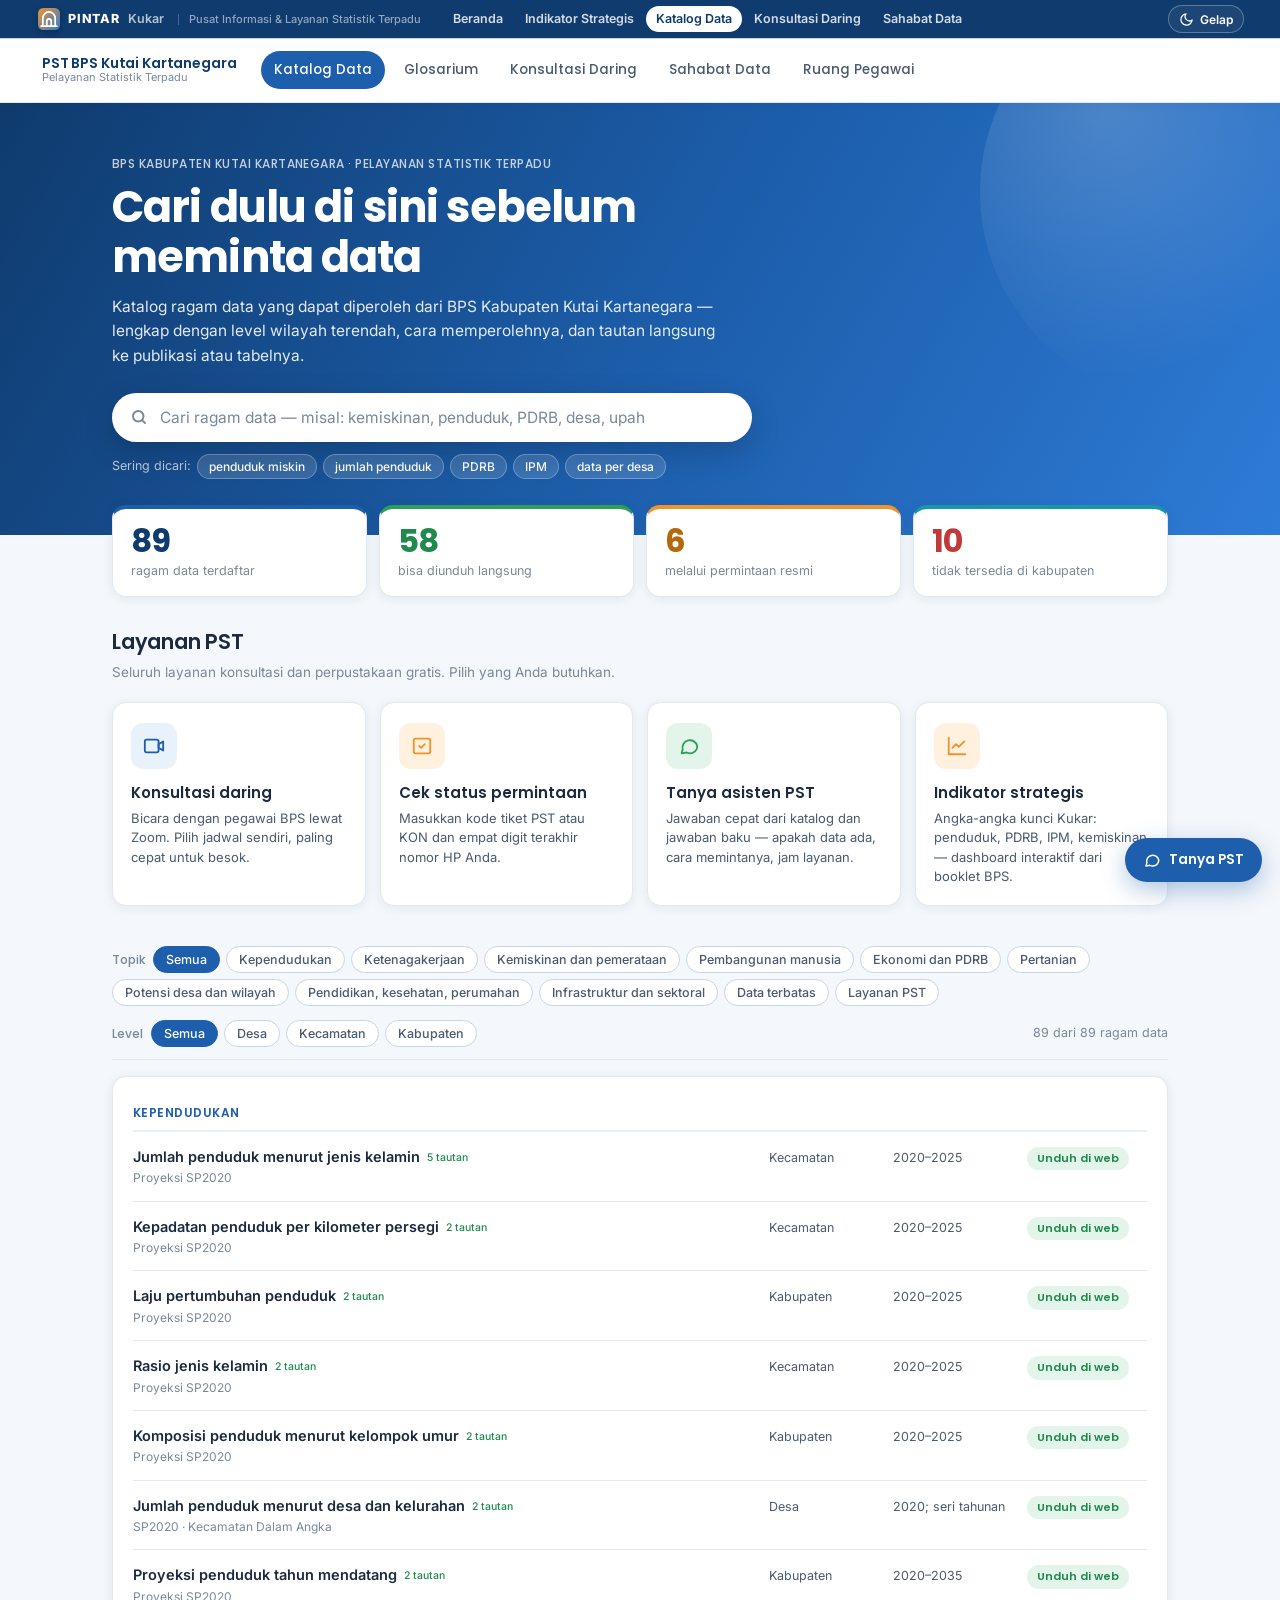
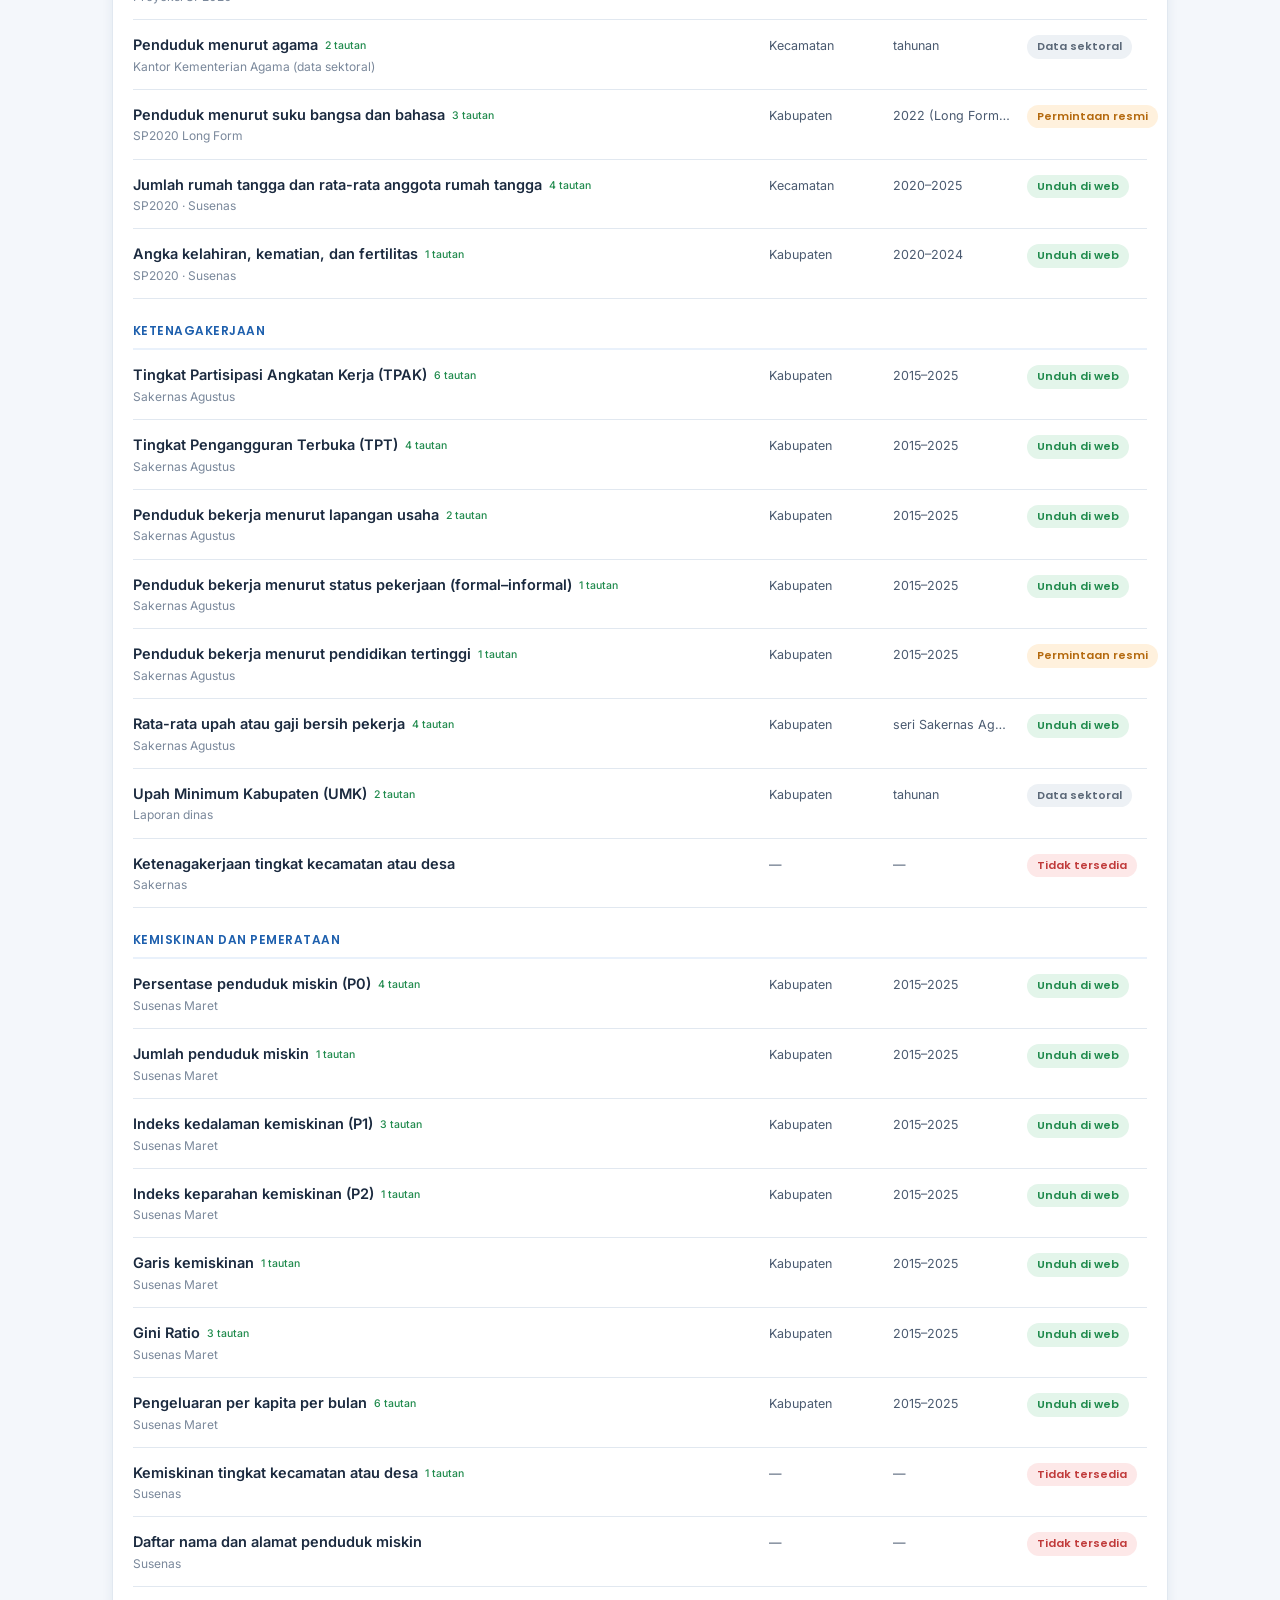
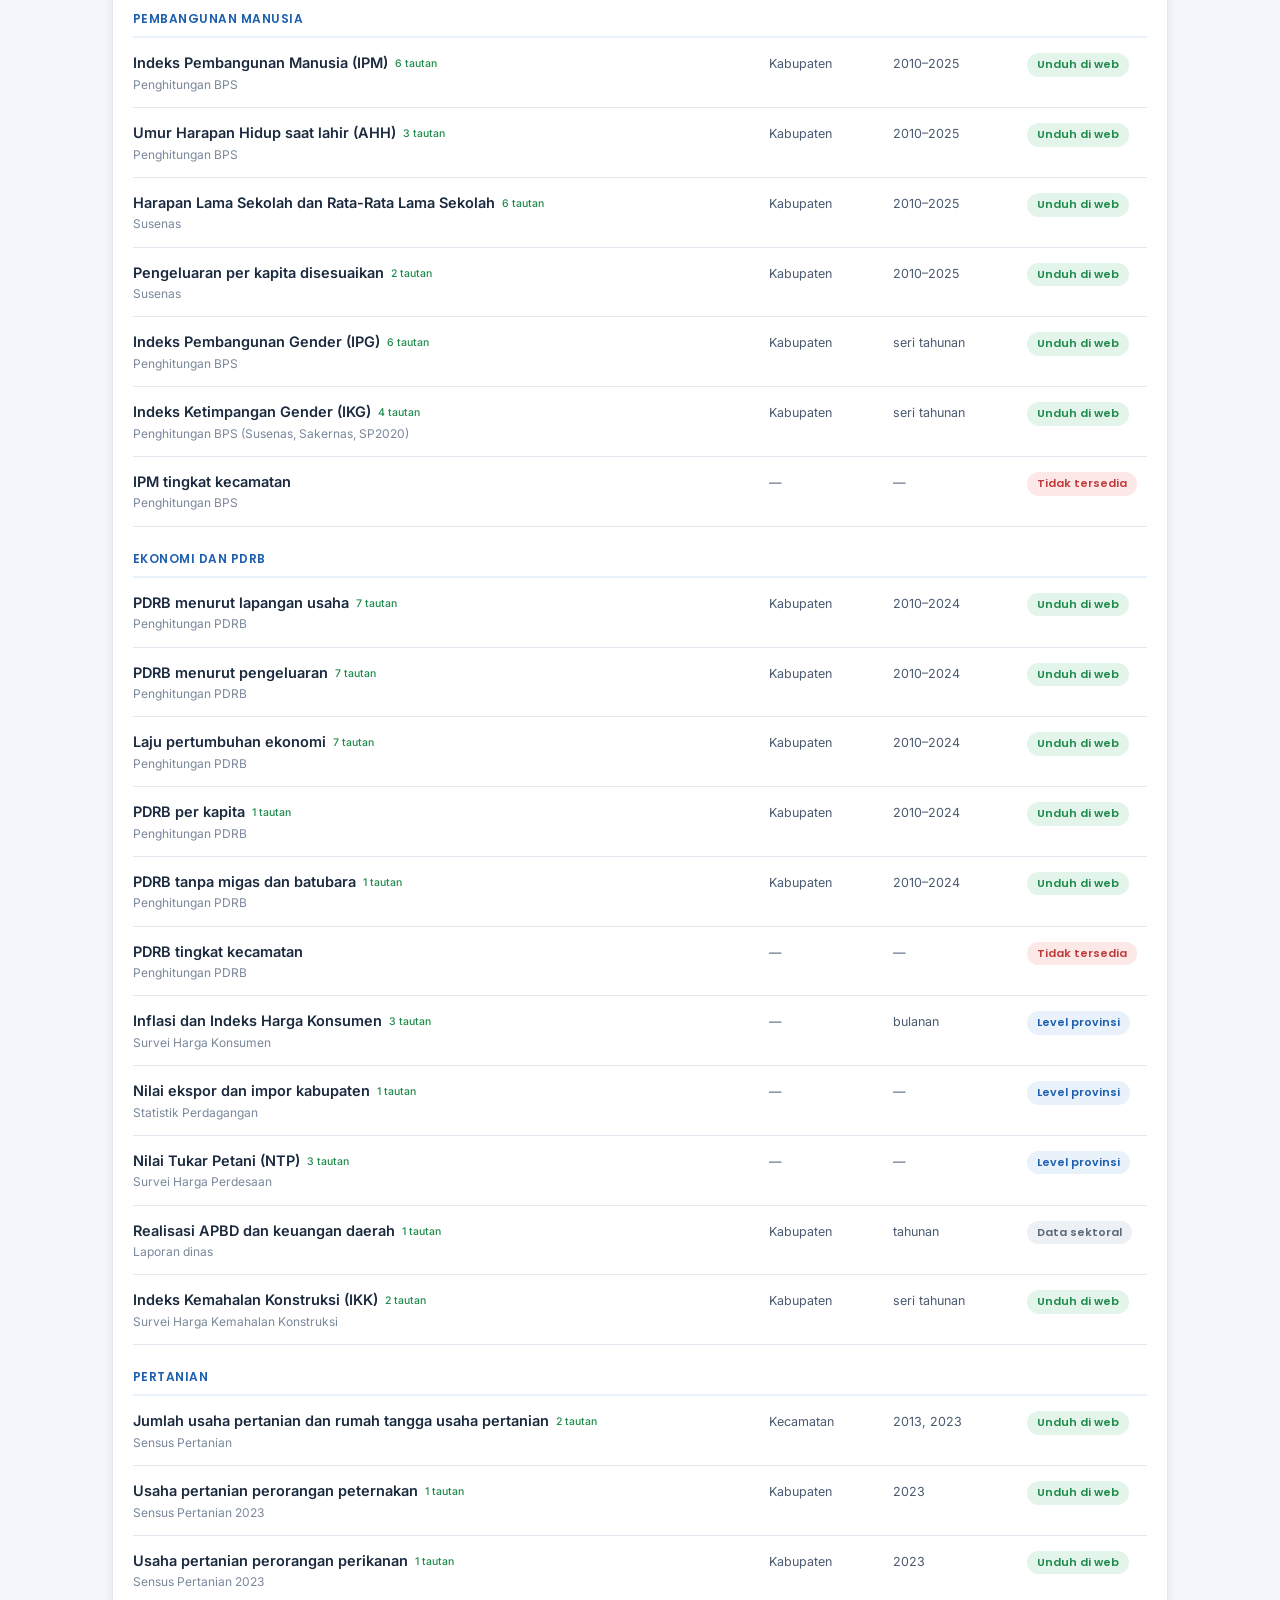
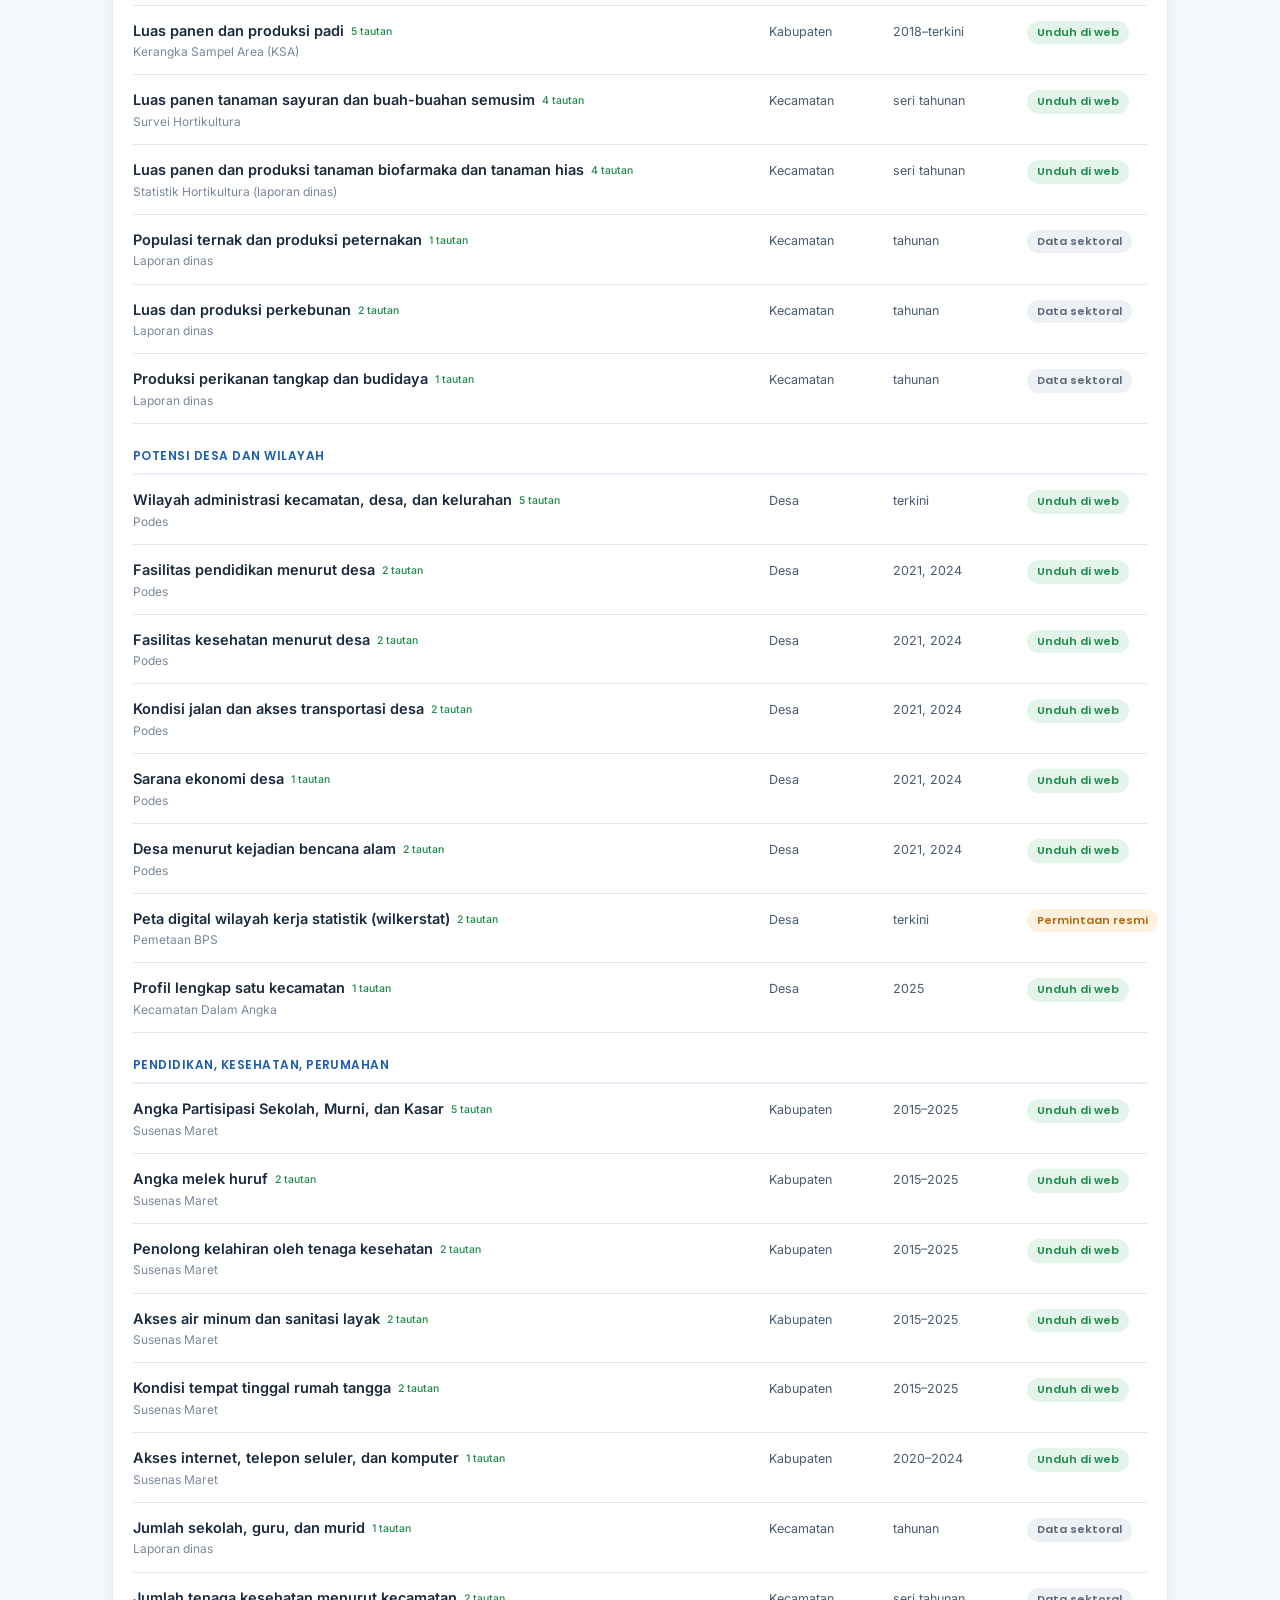
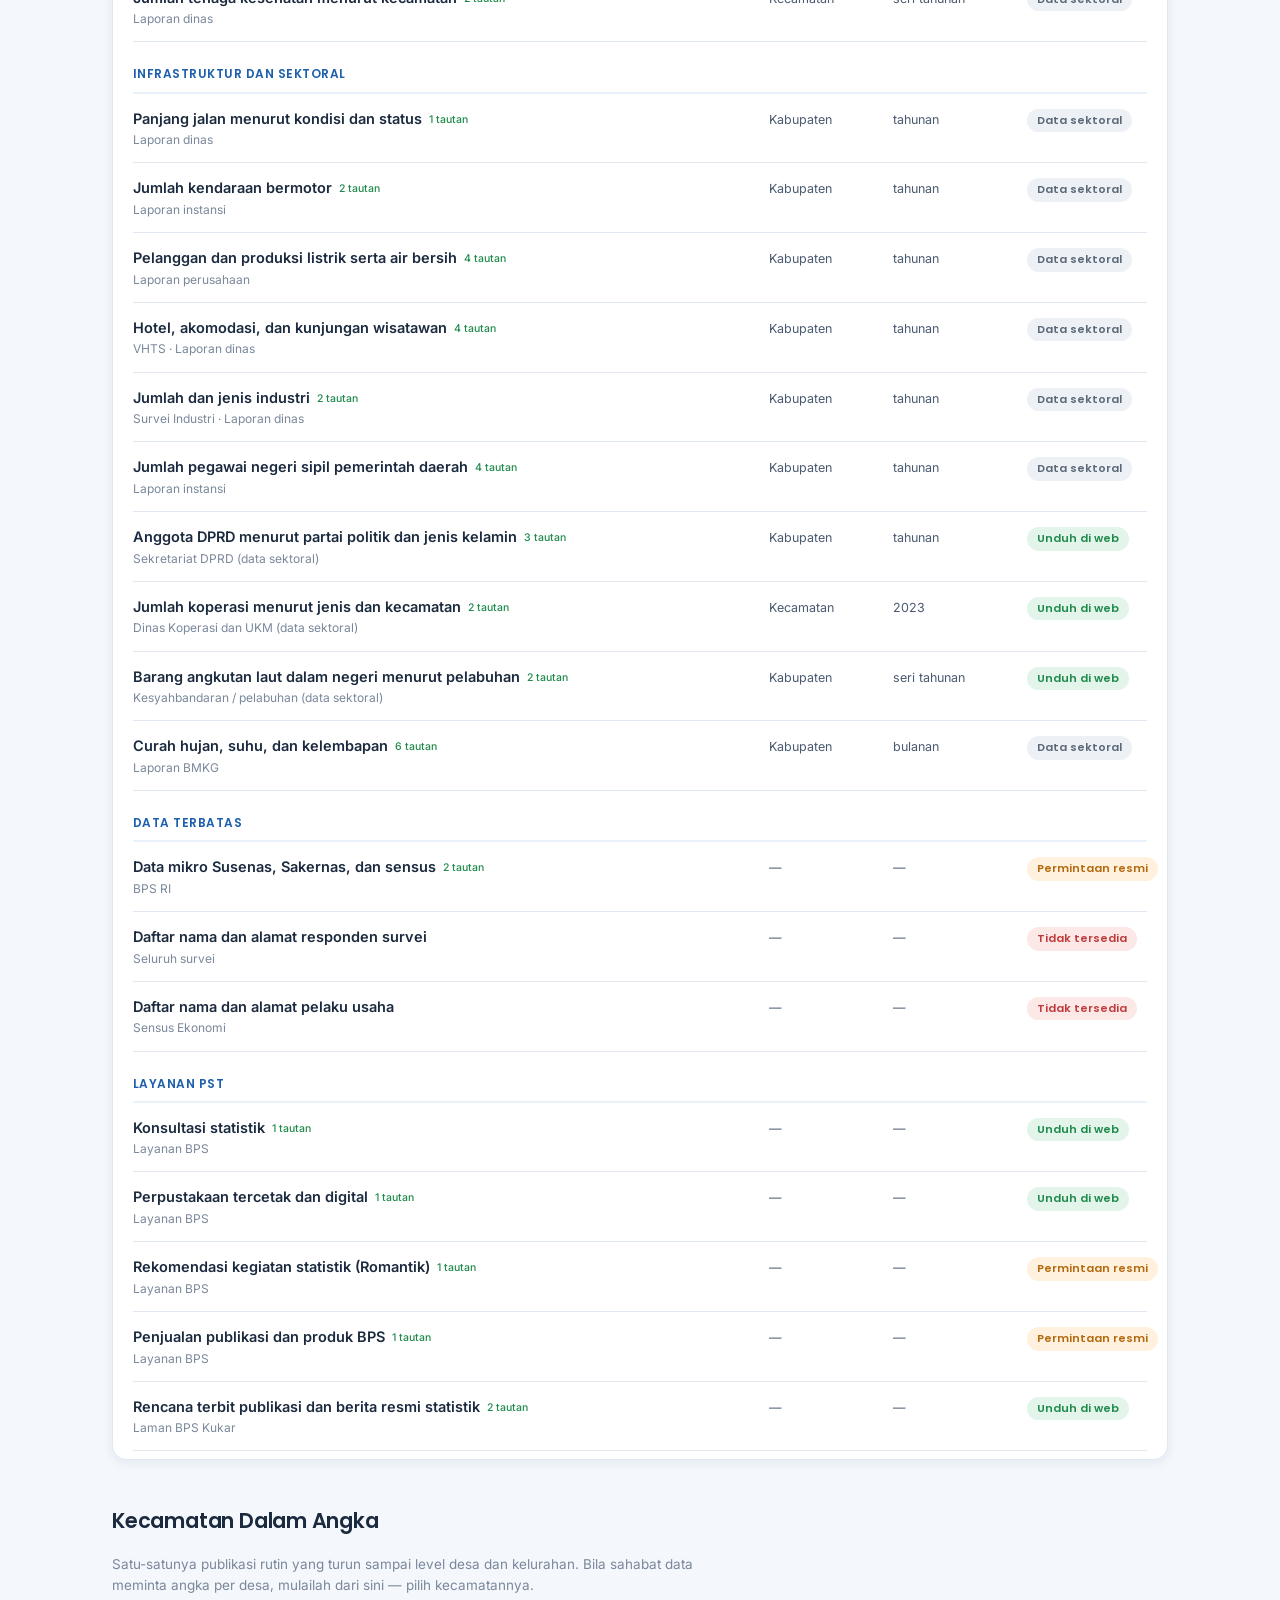
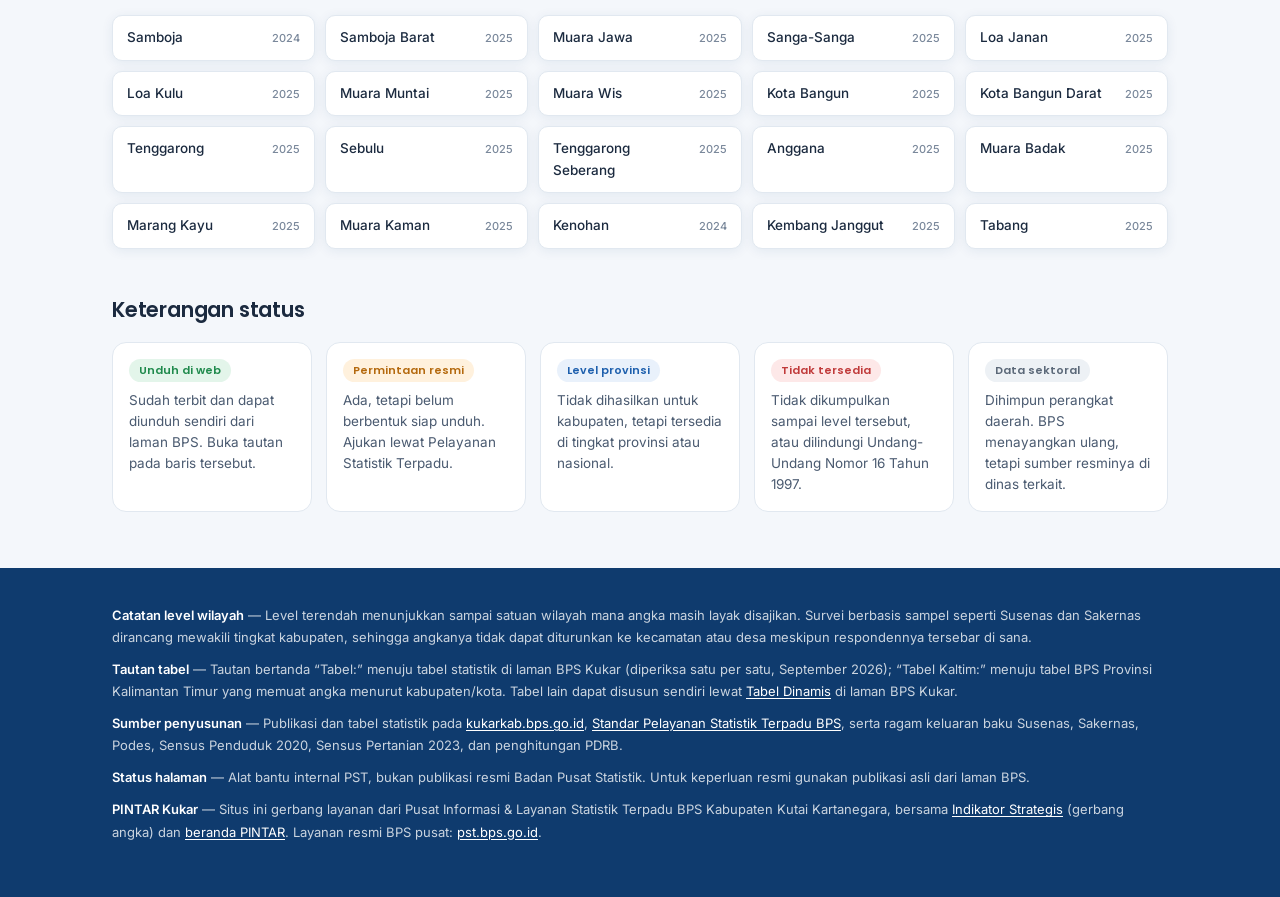
==== commit 9c9a32c5: "Add files via upload Pembaruan 06" ====
--- a/index.html
+++ b/index.html
@@ -17,6 +17,10 @@
 <meta name="twitter:description" content="Cari dulu apa yang tersedia di BPS Kutai Kartanegara — unduh, minta data, atau konsultasi lewat Zoom.">
 <meta name="twitter:image" content="https://bpskukar.github.io/katalog-data-bpskukar/assets/og-katalog.png">
 <link rel="icon" href="data:image/svg+xml,<svg xmlns='http://www.w3.org/2000/svg' viewBox='0 0 100 100'><rect width='100' height='100' rx='24' fill='%231D5FAD'/><path d='M22 82V46a28 28 0 0 1 56 0v36M40 82V60a10 10 0 0 1 20 0v22M14 82h72' fill='none' stroke='white' stroke-width='8' stroke-linecap='round' stroke-linejoin='round'/></svg>">
+<link rel="manifest" href="/manifest.webmanifest">
+<link rel="apple-touch-icon" href="/assets/ikon/apple-touch-icon.png">
+<meta name="apple-mobile-web-app-title" content="PINTAR Kukar">
+<meta name="mobile-web-app-capable" content="yes">
 <title>Katalog Data & Layanan PST · PINTAR Kukar</title>
 
 <link rel="preconnect" href="https://fonts.googleapis.com">
@@ -234,6 +238,7 @@
 <script src="assets/katalog.js"></script>
 <script src="assets/cari.js"></script>
 <script src="assets/pengetahuan.js"></script>
+<script src="assets/glosarium.js"></script>
 <script src="assets/app.js"></script>
 <script>
 (function () {
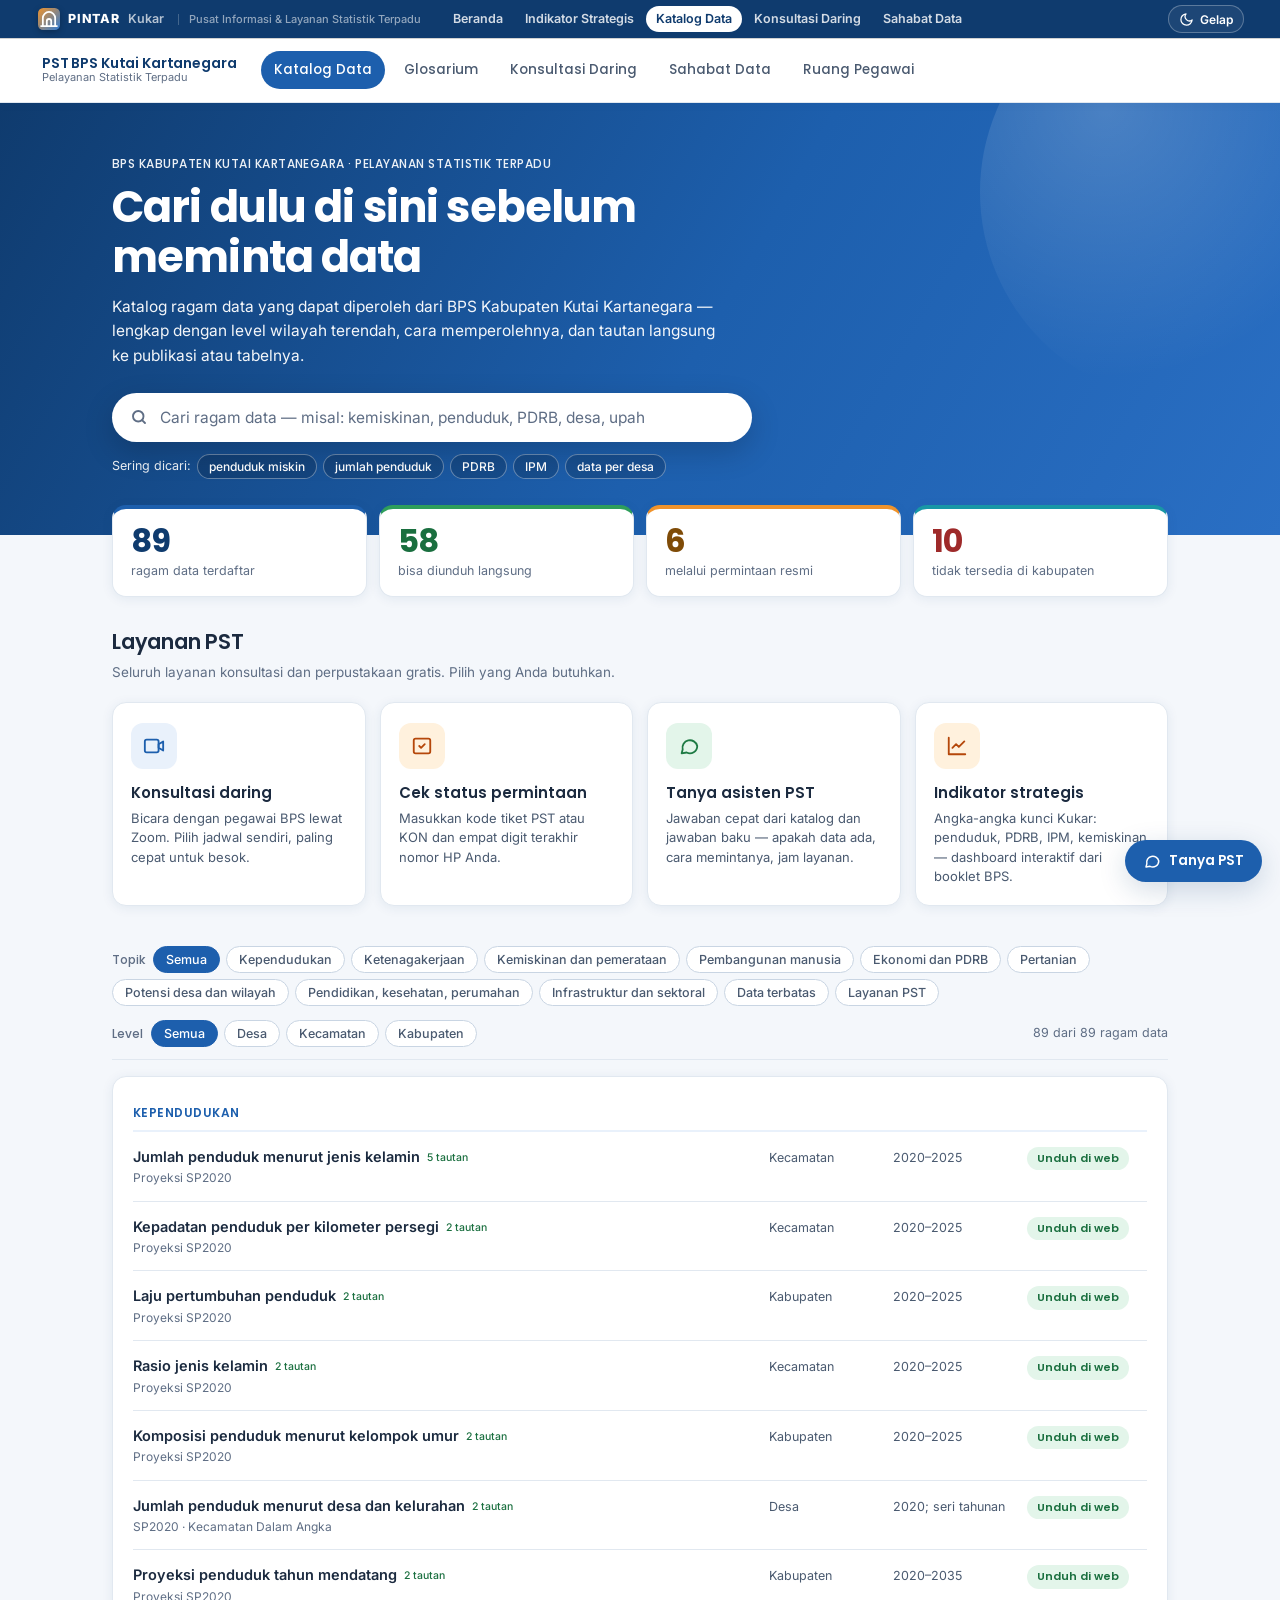
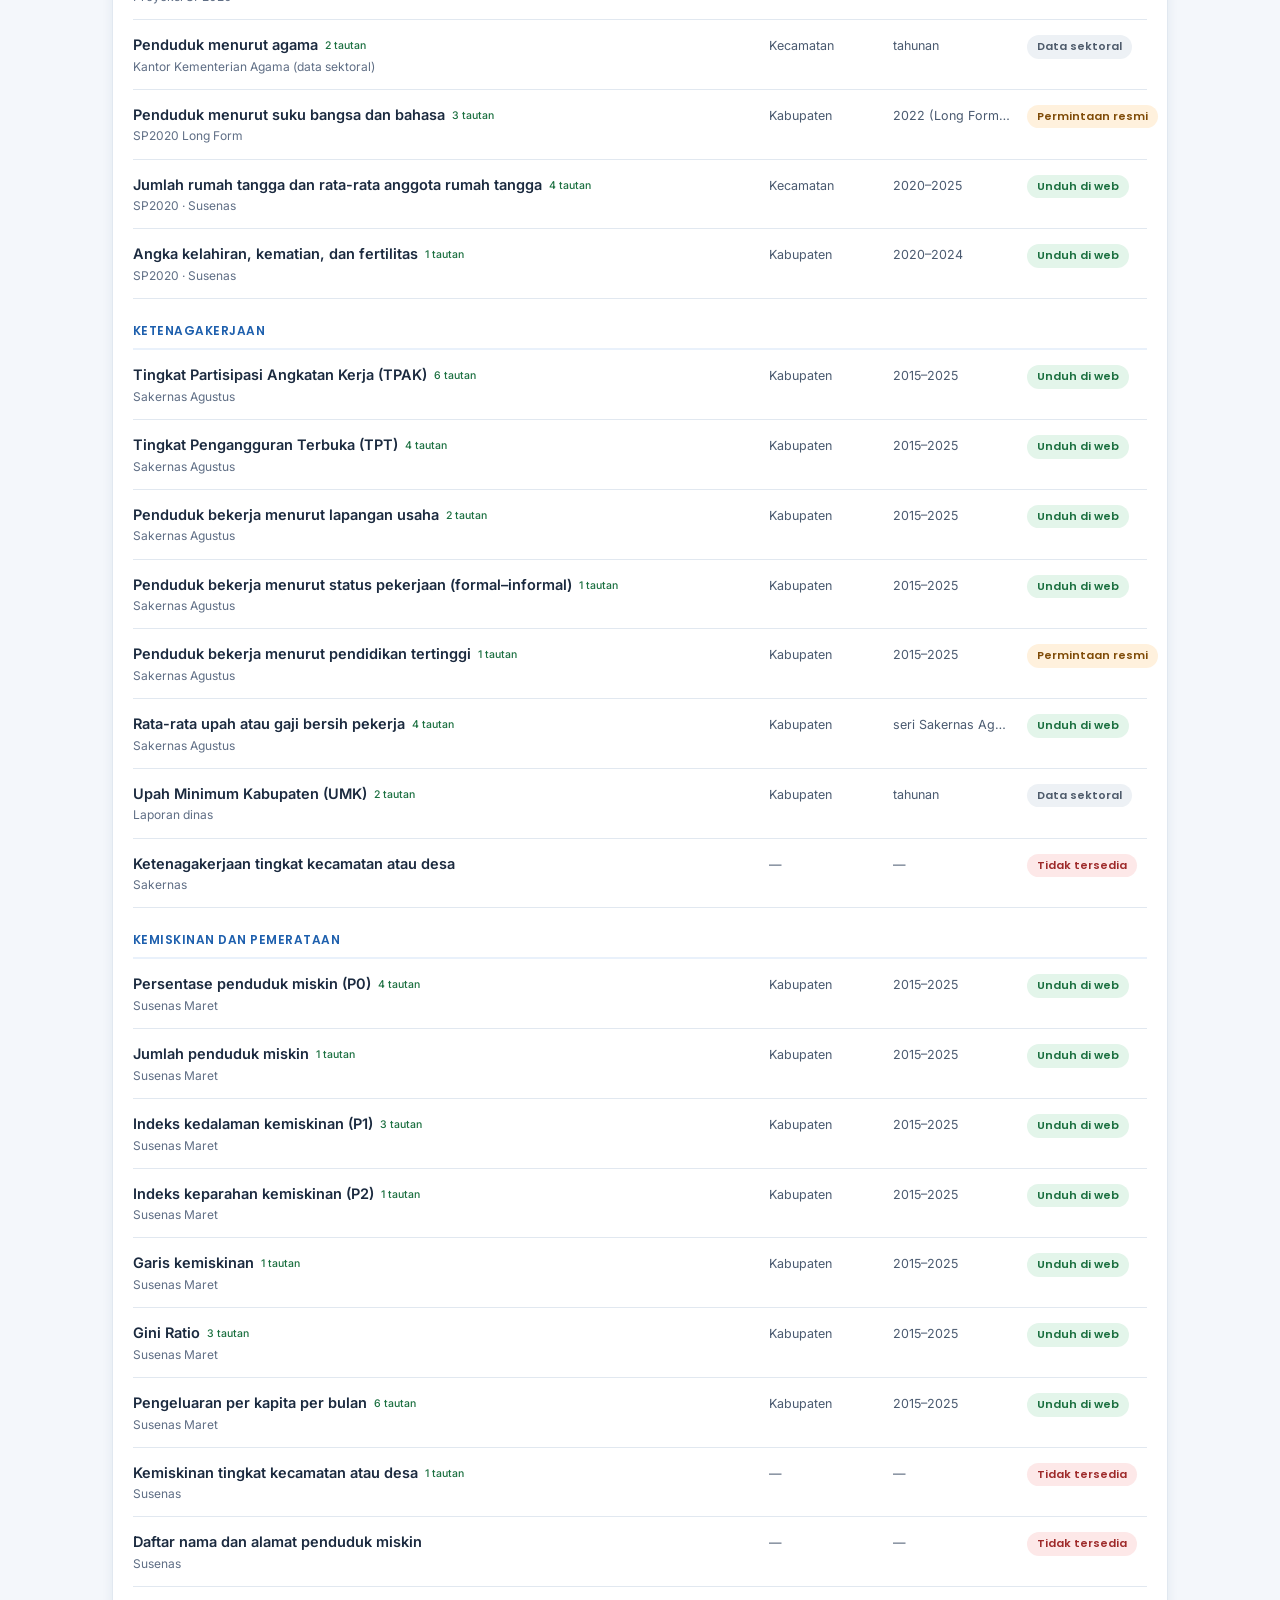
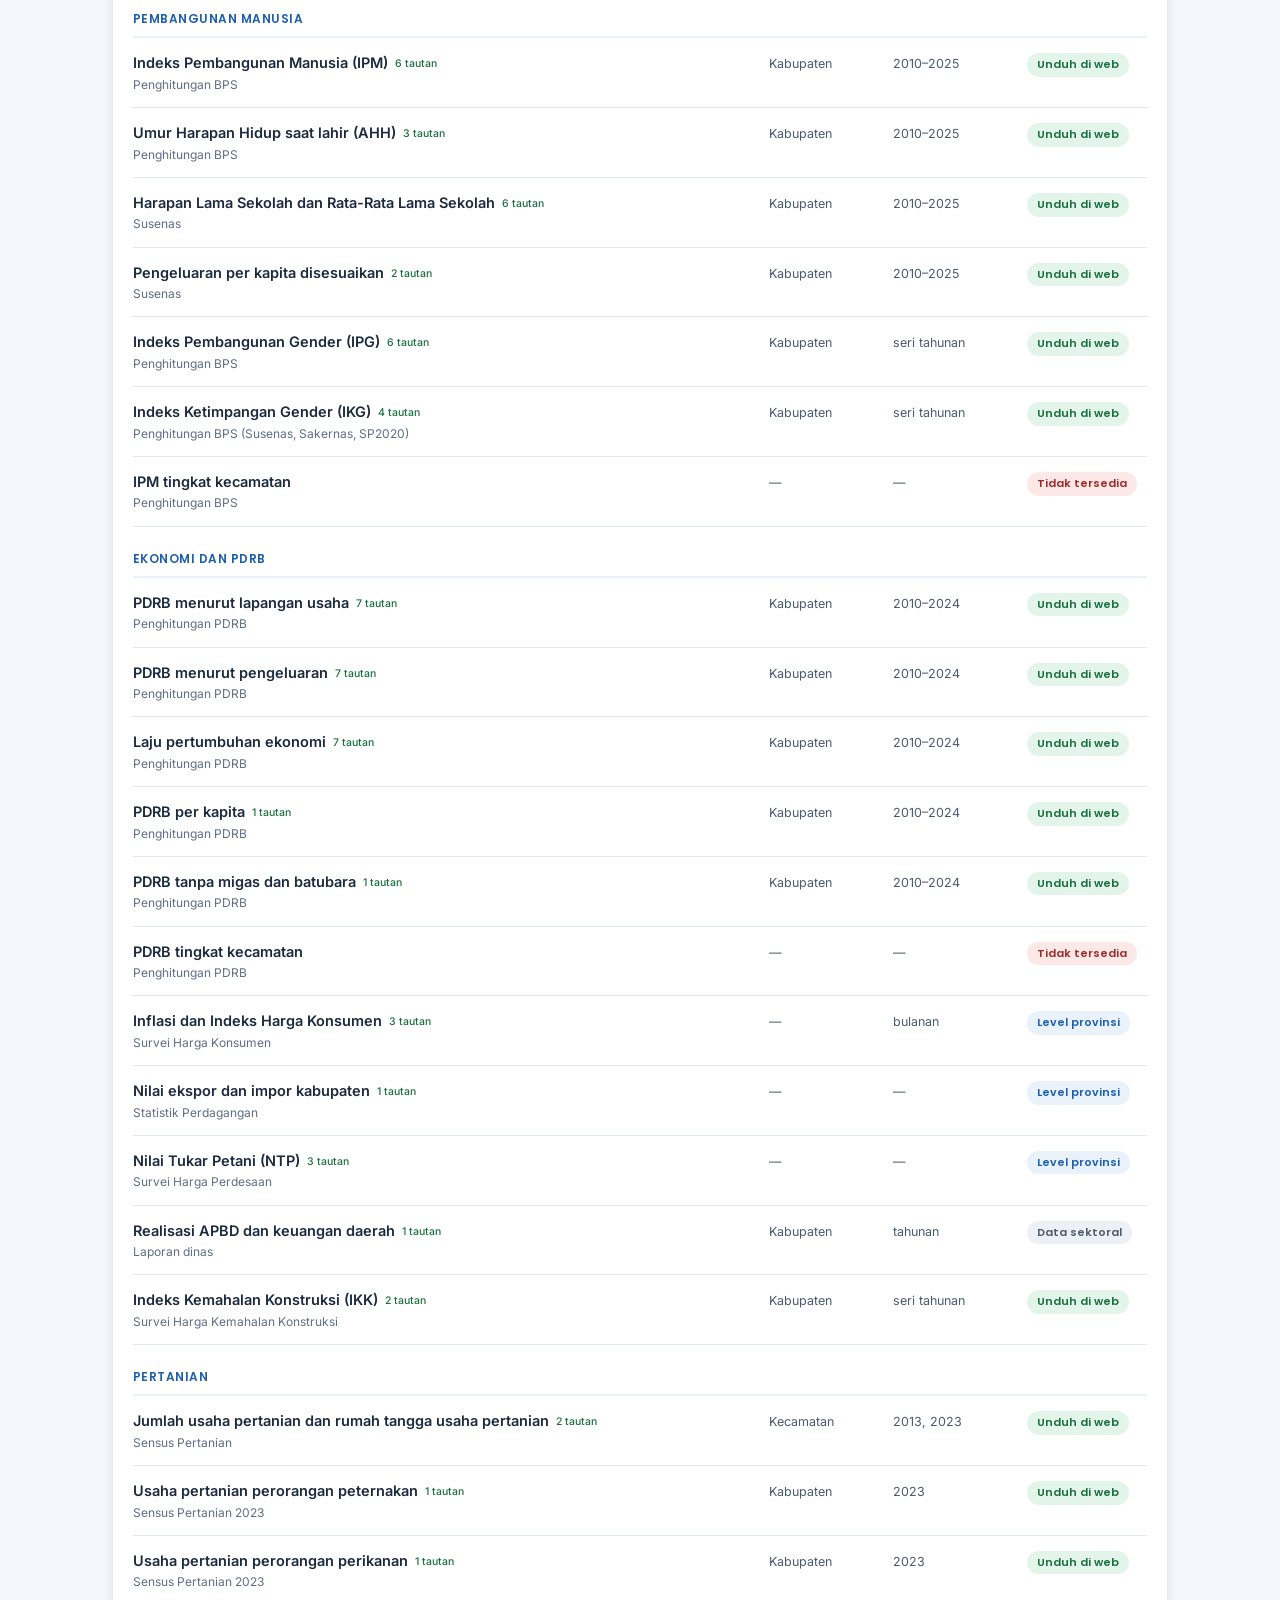
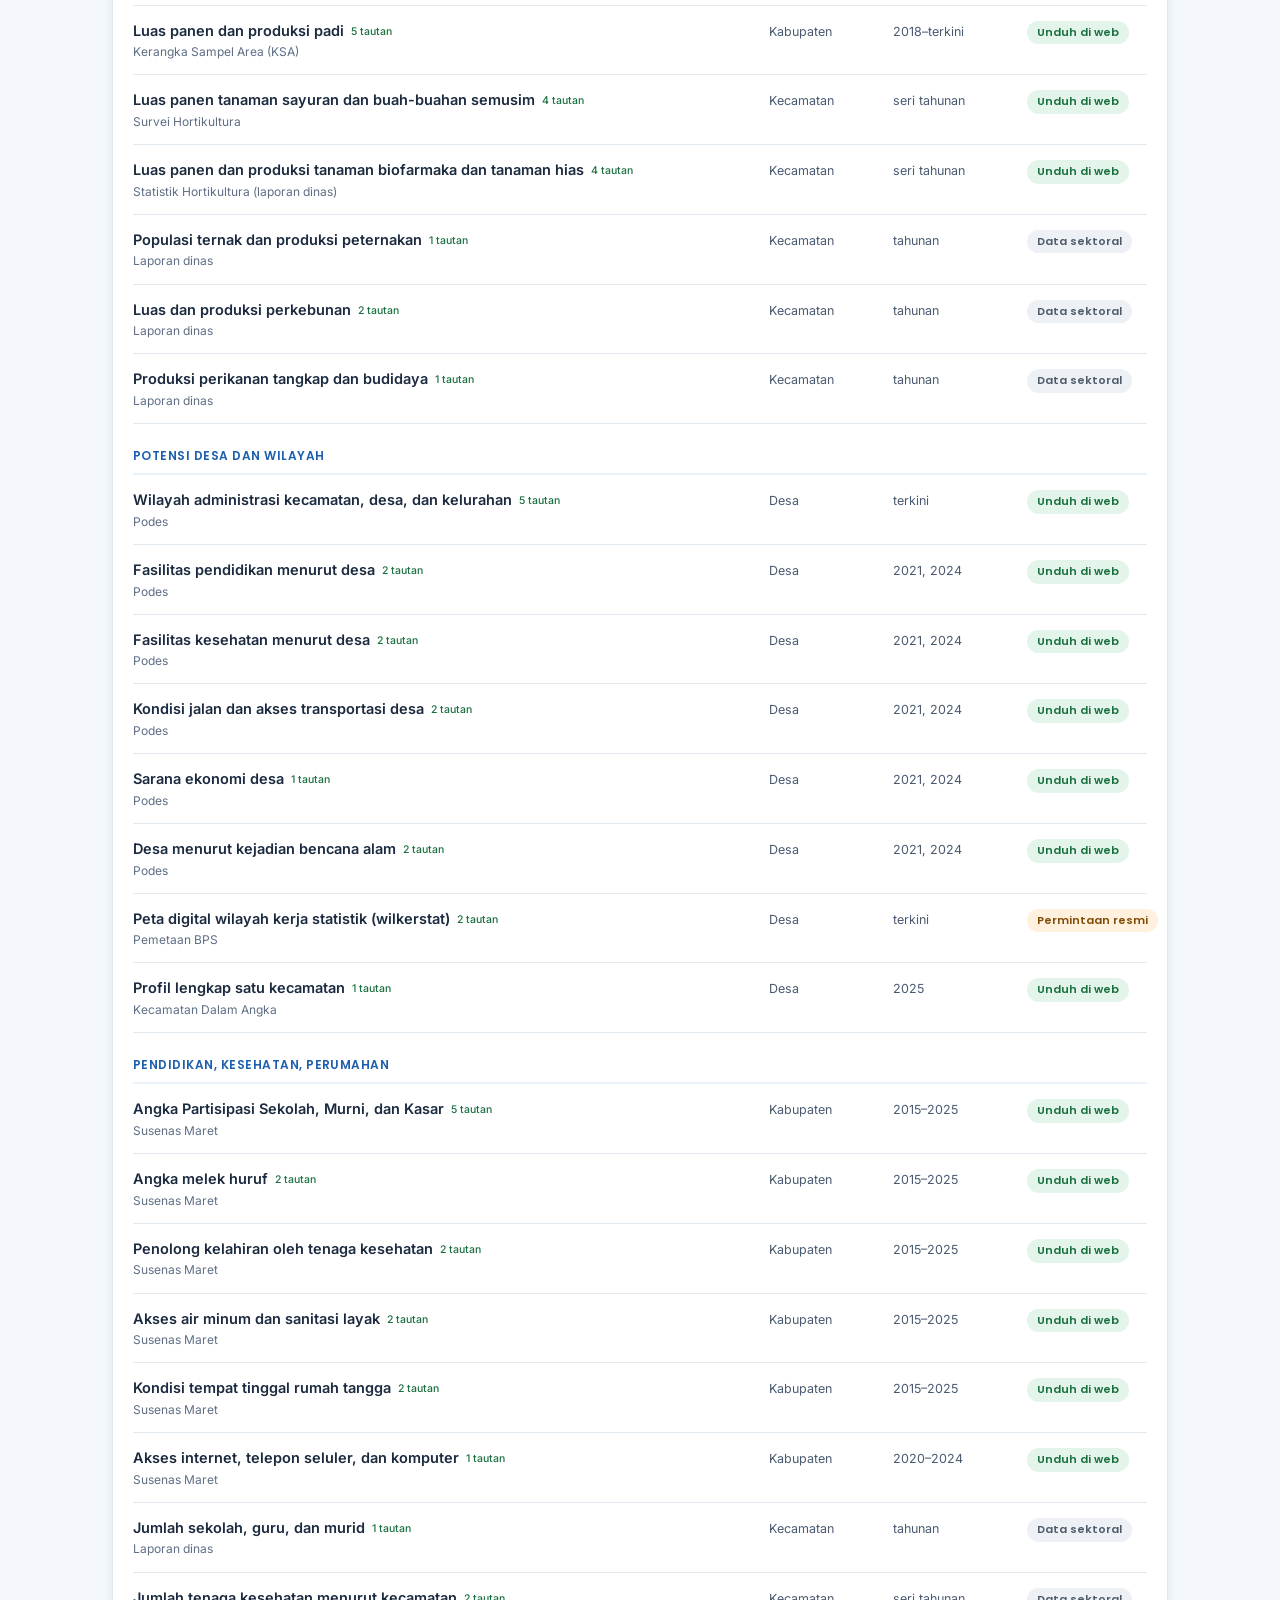
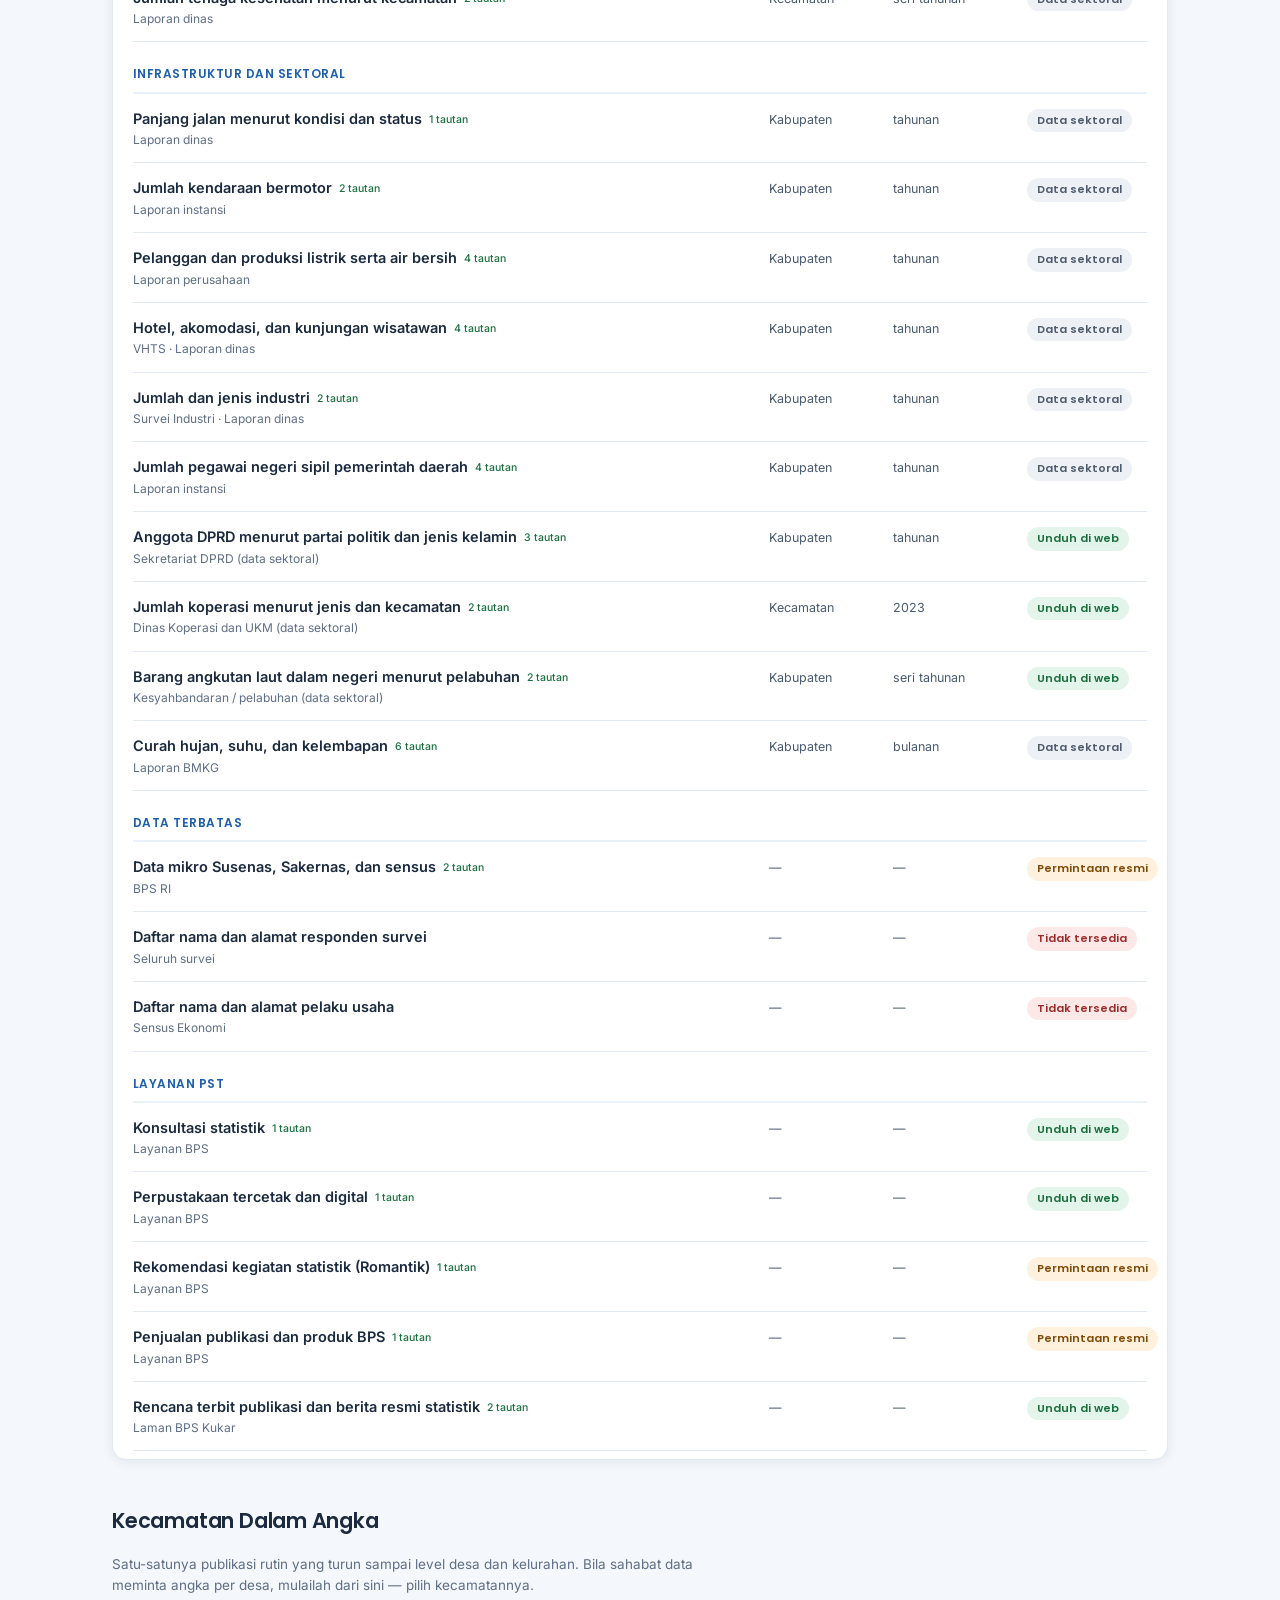
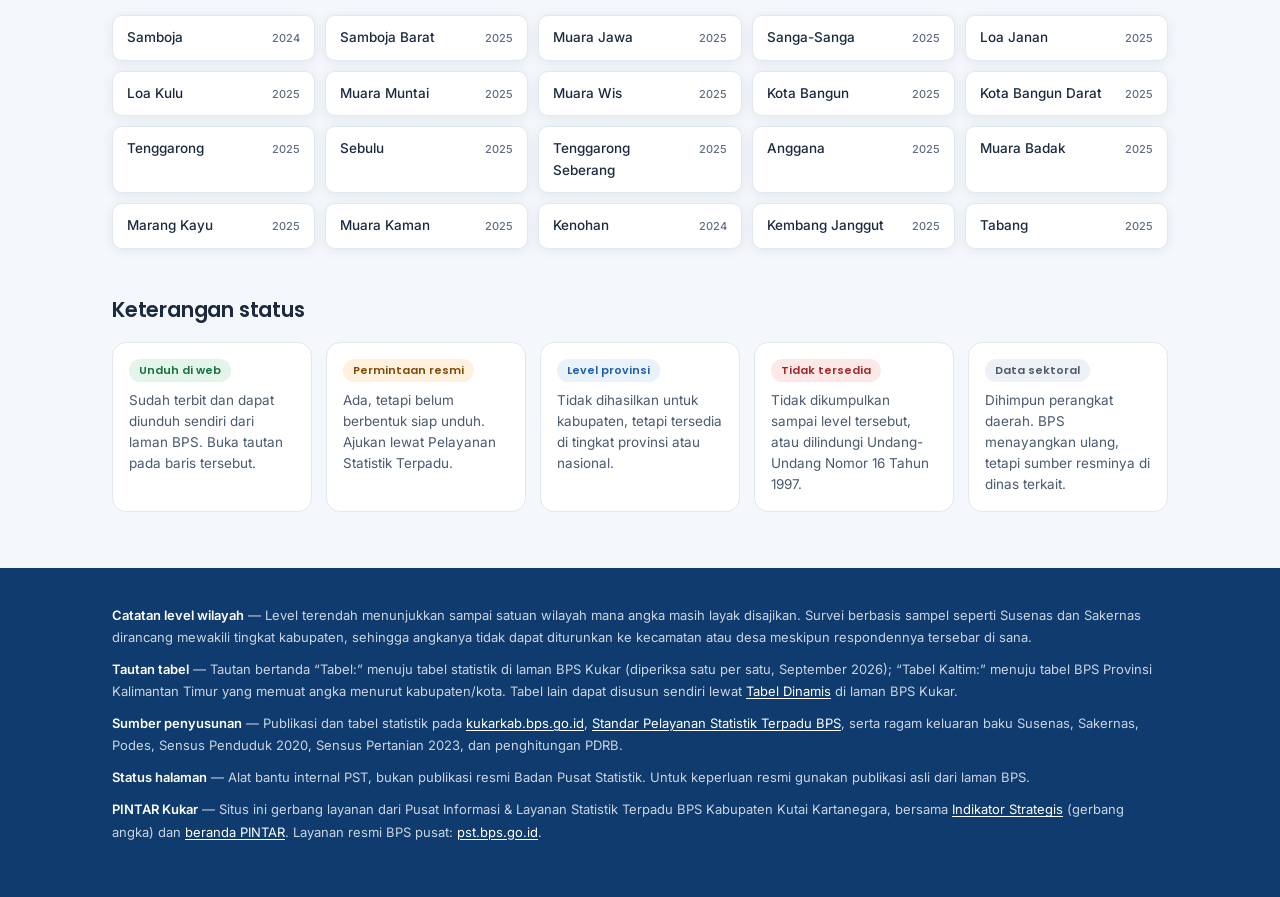
==== commit 65d5c457: "Add files via upload Pembaruan 07" ====
--- a/index.html
+++ b/index.html
@@ -28,6 +28,7 @@
 <link rel="stylesheet" href="https://fonts.googleapis.com/css2?family=Poppins:wght@500;600;700&family=Inter:wght@400;500;600&family=JetBrains+Mono:wght@400;500&display=swap">
 <script src="assets/pintar.js" data-situs="katalog"></script>
 <link rel="stylesheet" href="assets/theme.css">
+<link rel="stylesheet" href="assets/asisten.css">
 
 <style>
 .draft { background:var(--s-mohon-bg); border-bottom:1px solid #F5D9A8; color:var(--ink); }
@@ -38,8 +39,8 @@
 .hero__cari input { padding:15px 18px 15px 48px; font-size:15.5px; border-radius:999px; border:0; box-shadow:0 10px 30px rgba(0,0,0,.18); background:#fff; color:var(--ink); }
 .hero__cari input:focus { box-shadow:0 10px 30px rgba(0,0,0,.22), 0 0 0 4px rgba(255,255,255,.35); }
 .hero__cari svg { position:absolute; left:18px; top:50%; transform:translateY(-50%); width:18px; height:18px; color:var(--ink-3); pointer-events:none; }
-.hero__contoh { margin-top:12px; display:flex; flex-wrap:wrap; gap:6px; align-items:center; font-size:12.5px; color:rgba(255,255,255,.7); }
-.hero__contoh button { background:rgba(255,255,255,.14); border:1px solid rgba(255,255,255,.28); color:#fff; border-radius:999px; padding:4px 11px; font:500 12px var(--f-ui); cursor:pointer; }
+.hero__contoh { margin-top:12px; display:flex; flex-wrap:wrap; gap:6px; align-items:center; font-size:12.5px; color:rgba(255,255,255,.92); }
+.hero__contoh button { background:rgba(0,0,0,.16); border:1px solid rgba(255,255,255,.35); color:#fff; border-radius:999px; padding:4px 11px; font:500 12px var(--f-ui); cursor:pointer; }
 .hero__contoh button:hover { background:rgba(255,255,255,.26); }
 
 .summary.angkat { margin-top:-30px; position:relative; z-index:2; }
@@ -49,13 +50,13 @@
 .fgroup { display:flex; flex-wrap:wrap; gap:6px; align-items:center; }
 .fgroup__lbl { font-family:var(--f-disp); font-size:12px; font-weight:500; color:var(--ink-3); margin-right:2px; }
 .fbtn { font-family:var(--f-ui); font-size:12.5px; font-weight:500; padding:5px 12px; background:var(--panel); border:1px solid var(--line-2); border-radius:999px; color:var(--ink-2); cursor:pointer; transition:.15s; }
-.fbtn:hover { border-color:var(--biru); color:var(--biru); }
-.fbtn[aria-pressed="true"] { background:var(--biru); border-color:var(--biru); color:#fff; }
+.fbtn:hover { border-color:var(--biru); color:var(--link); }
+.fbtn[aria-pressed="true"], .fbtn[aria-pressed="true"]:hover { background:var(--biru); border-color:var(--biru); color:#fff; }
 .fbtn:focus-visible { outline:2px solid var(--biru); outline-offset:2px; }
 .countline { font-size:12.5px; color:var(--ink-3); margin-left:auto; white-space:nowrap; }
 
 #list { background:var(--panel); border:1px solid var(--line); border-radius:var(--r); box-shadow:var(--bayang); margin-top:16px; padding:4px 20px 8px; }
-.grouptitle { font-family:var(--f-disp); font-size:12px; font-weight:600; letter-spacing:.04em; text-transform:uppercase; color:var(--biru); padding:22px 0 8px; border-bottom:2px solid var(--biru-wash); }
+.grouptitle { font-family:var(--f-disp); font-size:12px; font-weight:600; letter-spacing:.04em; text-transform:uppercase; color:var(--link); padding:22px 0 8px; border-bottom:2px solid var(--biru-wash); }
 .grouptitle.is-off { display:none; }
 
 .row { display:grid; grid-template-columns:1fr 108px 118px 120px; gap:16px; align-items:baseline; padding:13px 0; border-bottom:1px solid var(--line); cursor:pointer; }
@@ -74,13 +75,13 @@
 .row.is-open { background:var(--biru-wash); margin-inline:-20px; padding-inline:20px; }
 .detail__menu { font-size:12px; color:var(--ink-3); margin-top:9px; }
 .detail__ln { margin-top:10px; display:flex; flex-direction:column; gap:5px; align-items:flex-start; }
-.detail__ln a { font-size:13px; font-weight:500; color:var(--biru); text-decoration:none; }
+.detail__ln a { font-size:13px; font-weight:500; color:var(--link); text-decoration:none; }
 .detail__ln a:hover { text-decoration:underline; }
 .detail__ln a::before { content:"→ "; opacity:.6; }
 
 .kecgrid { display:grid; grid-template-columns:repeat(auto-fill,minmax(190px,1fr)); gap:10px; }
 .kecgrid a { background:var(--panel); border:1px solid var(--line); border-radius:10px; padding:11px 14px; font-size:13.5px; font-weight:500; color:var(--ink); text-decoration:none; display:flex; justify-content:space-between; gap:8px; align-items:baseline; box-shadow:var(--bayang); transition:.15s; }
-.kecgrid a:hover { border-color:var(--biru); color:var(--biru); transform:translateY(-2px); }
+.kecgrid a:hover { border-color:var(--biru); color:var(--link); transform:translateY(-2px); }
 .kecgrid span { font-size:11px; color:var(--ink-3); }
 
 .legend { margin-top:44px; }
--- a/assets/theme.css
+++ b/assets/theme.css
@@ -22,15 +22,22 @@
 
   --ink:   #1B2A3F;
   --ink-2: #4A5A70;
-  --ink-3: #7A889B;
+  --ink-3: #5F6E85;        /* teks redup: ≥ 4,5:1 di panel & latar */
 
   --link:      var(--biru);
   --link-wash: var(--biru-wash);
-
-  --s-ada:      #1F8A4C; --s-ada-bg:   #E3F5EA;
-  --s-mohon:    #B4690E; --s-mohon-bg: #FFF1DD;
-  --s-tidak:    #C03A3A; --s-tidak-bg: #FDE8E8;
-  --s-lain:     #5B6878; --s-lain-bg:  #EDF1F5;
+  /* warna merek sebagai TEKS (bukan latar): di mode gelap menjadi terang supaya terbaca */
+  --biru-teks:   #0F3B6E;
+  --oranye-teks: #B5470A;
+  --hijau-teks:  #1E7A44;
+  --peringatan-teks: #8A5208;
+  /* gradasi hero: ujung paling terang tetap ≥ 5:1 terhadap teks putih */
+  --hero-a: #0F3B6E; --hero-b: #1D5FAD; --hero-c: #2A6FC4;
+
+  --s-ada:      #1A6F3F; --s-ada-bg:   #E3F5EA;
+  --s-mohon:    #7F4B07; --s-mohon-bg: #FFF1DD;
+  --s-tidak:    #9E2A2A; --s-tidak-bg: #FDE8E8;
+  --s-lain:     #4E5B6B; --s-lain-bg:  #EDF1F5;
   --s-prov:     #1D5FAD; --s-prov-bg:  #E9F1FB;
 
   --r:   14px;           /* radius kartu */
@@ -44,22 +51,26 @@
 }
 @media (prefers-color-scheme: dark) { :root:not([data-theme="light"]) {
   --bg:#0F1A2A; --panel:#172436; --sunk:#1E2D42; --line:#2A3B52; --line-2:#3A4F6B;
-  --ink:#E8EEF6; --ink-2:#B3C0D1; --ink-3:#8494AA;
-  --biru:#5B9DE8; --biru-2:#7AB4F2; --biru-tua:#0B1E36; --biru-wash:#1B2E48;
-  --link:#7AB4F2; --link-wash:#1B2E48;
-  --s-ada:#5FD08F; --s-ada-bg:#173626; --s-mohon:#F0B35C; --s-mohon-bg:#3A2A10;
-  --s-tidak:#F08A8A; --s-tidak-bg:#3A1C1C; --s-lain:#A3B0C2; --s-lain-bg:#25334A;
-  --s-prov:#7AB4F2; --s-prov-bg:#1B2E48;
+  --ink:#E8EEF6; --ink-2:#C3CEDD; --ink-3:#9AA9BE;
+  --biru:#2F6FC2; --biru-2:#2A66B5; --biru-tua:#0B1E36; --biru-wash:#1B2E48;   /* --biru = latar tombol/aktif (teks putih ≥ 5:1) */
+  --link:#8FC1F7; --link-wash:#1B2E48;
+  --biru-teks:#C5DCF8; --oranye-teks:#F5B36F; --hijau-teks:#7EDCA6; --peringatan-teks:#F5C270;
+  --hero-a:#0B1E36; --hero-b:#14365F; --hero-c:#1D4F8A;
+  --s-ada:#7EDCA6; --s-ada-bg:#173626; --s-mohon:#F5C270; --s-mohon-bg:#3A2A10;
+  --s-tidak:#F4A0A0; --s-tidak-bg:#3A1C1C; --s-lain:#B9C4D3; --s-lain-bg:#25334A;
+  --s-prov:#8FC1F7; --s-prov-bg:#1B2E48;
   --bayang:0 2px 12px rgba(0,0,0,.35); --bayang-2:0 8px 28px rgba(0,0,0,.5);
 } }
 :root[data-theme="dark"] {
   --bg:#0F1A2A; --panel:#172436; --sunk:#1E2D42; --line:#2A3B52; --line-2:#3A4F6B;
-  --ink:#E8EEF6; --ink-2:#B3C0D1; --ink-3:#8494AA;
-  --biru:#5B9DE8; --biru-2:#7AB4F2; --biru-tua:#0B1E36; --biru-wash:#1B2E48;
-  --link:#7AB4F2; --link-wash:#1B2E48;
-  --s-ada:#5FD08F; --s-ada-bg:#173626; --s-mohon:#F0B35C; --s-mohon-bg:#3A2A10;
-  --s-tidak:#F08A8A; --s-tidak-bg:#3A1C1C; --s-lain:#A3B0C2; --s-lain-bg:#25334A;
-  --s-prov:#7AB4F2; --s-prov-bg:#1B2E48;
+  --ink:#E8EEF6; --ink-2:#C3CEDD; --ink-3:#9AA9BE;
+  --biru:#2F6FC2; --biru-2:#2A66B5; --biru-tua:#0B1E36; --biru-wash:#1B2E48;   /* --biru = latar tombol/aktif (teks putih ≥ 5:1) */
+  --link:#8FC1F7; --link-wash:#1B2E48;
+  --biru-teks:#C5DCF8; --oranye-teks:#F5B36F; --hijau-teks:#7EDCA6; --peringatan-teks:#F5C270;
+  --hero-a:#0B1E36; --hero-b:#14365F; --hero-c:#1D4F8A;
+  --s-ada:#7EDCA6; --s-ada-bg:#173626; --s-mohon:#F5C270; --s-mohon-bg:#3A2A10;
+  --s-tidak:#F4A0A0; --s-tidak-bg:#3A1C1C; --s-lain:#B9C4D3; --s-lain-bg:#25334A;
+  --s-prov:#8FC1F7; --s-prov-bg:#1B2E48;
   --bayang:0 2px 12px rgba(0,0,0,.35); --bayang-2:0 8px 28px rgba(0,0,0,.5);
 }
 
@@ -83,20 +94,20 @@
   display:flex; align-items:center; gap:10px; margin-right:18px; text-decoration:none; color:var(--ink);
 }
 .nav__brand img { height:36px; width:auto; display:block; }
-.nav__brand b { font-family:var(--f-disp); font-weight:600; font-size:14px; letter-spacing:-.01em; line-height:1.15; display:block; color:var(--biru-tua); }
+.nav__brand b { font-family:var(--f-disp); font-weight:600; font-size:14px; letter-spacing:-.01em; line-height:1.15; display:block; color:var(--biru-teks); }
 .nav__brand span { font-size:11px; color:var(--ink-3); display:block; line-height:1.2; }
 .nav a:not(.nav__brand) {
   font-family:var(--f-disp); font-size:13.5px; font-weight:500; color:var(--ink-2); text-decoration:none;
   padding:8px 13px; border-radius:999px; white-space:nowrap; transition:.15s;
 }
-.nav a:not(.nav__brand):hover { color:var(--biru); background:var(--biru-wash); }
+.nav a:not(.nav__brand):hover { color:var(--link); background:var(--biru-wash); }
 .nav a[aria-current="page"] { background:var(--biru); color:#fff; }
 .nav__right { margin-left:auto; display:flex; align-items:center; gap:10px; }
 .nav__who { font-size:12.5px; color:var(--ink-3); }
 
 /* ---------------- hero portal (gradasi biru) ---------------- */
 .hero {
-  background:linear-gradient(120deg, var(--biru-tua) 0%, var(--biru) 55%, var(--biru-2) 100%);
+  background:linear-gradient(120deg, var(--hero-a) 0%, var(--hero-b) 55%, var(--hero-c) 100%);
   color:#fff; position:relative; overflow:hidden;
 }
 .hero::after {
@@ -105,9 +116,9 @@
   pointer-events:none;
 }
 .hero__in { max-width:1100px; margin-inline:auto; padding:52px 22px 56px; position:relative; }
-.hero .head__kicker, .hero .head .head__kicker { color:rgba(255,255,255,.75); }
+.hero .head__kicker, .hero .head .head__kicker { color:rgba(255,255,255,.92); }
 .hero h1, .hero .head h1 { color:#fff; }
-.hero p, .hero .head p { color:rgba(255,255,255,.88); }
+.hero p, .hero .head p { color:rgba(255,255,255,.95); }
 .hero .head b { color:#fff; }
 .hero--tipis .hero__in { padding:34px 22px 66px; }
 
@@ -115,7 +126,7 @@
 .head { padding:42px 0 26px; }
 .head__kicker {
   font-family:var(--f-disp); font-size:12px; font-weight:500; letter-spacing:.04em; text-transform:uppercase;
-  color:var(--biru); margin-bottom:10px;
+  color:var(--link); margin-bottom:10px;
 }
 .head h1 {
   font-family:var(--f-disp); font-weight:700; font-size:clamp(1.8rem,4.2vw,2.5rem);
@@ -131,7 +142,7 @@
 .card + .card { margin-top:14px; }
 .card__title {
   font-family:var(--f-disp); font-size:12px; font-weight:600; letter-spacing:.04em; text-transform:uppercase;
-  color:var(--biru); margin-bottom:14px;
+  color:var(--link); margin-bottom:14px;
 }
 .grid { display:grid; gap:14px; }
 .grid--2 { grid-template-columns:repeat(auto-fit,minmax(300px,1fr)); }
@@ -146,11 +157,11 @@
 .layanan a:hover { transform:translateY(-3px); box-shadow:var(--bayang-2); border-color:var(--biru-wash); }
 .layanan__ikon {
   width:46px; height:46px; border-radius:12px; display:grid; place-items:center; margin-bottom:12px;
-  background:var(--biru-wash); color:var(--biru);
+  background:var(--biru-wash); color:var(--link);
 }
 .layanan__ikon svg { width:22px; height:22px; }
-.layanan__ikon.oranye { background:#FFF1DD; color:var(--oranye); }
-.layanan__ikon.hijau  { background:#E3F5EA; color:var(--hijau); }
+.layanan__ikon.oranye { background:var(--s-mohon-bg); color:var(--oranye-teks); }
+.layanan__ikon.hijau  { background:var(--s-ada-bg); color:var(--hijau-teks); }
 .layanan__ikon.teal   { background:#E0F4F6; color:var(--teal); }
 .layanan b { font-family:var(--f-disp); font-weight:600; font-size:15px; display:block; margin-bottom:4px; }
 .layanan span { font-size:13px; color:var(--ink-2); line-height:1.5; display:block; }
@@ -166,7 +177,7 @@
 .summary > div:nth-child(4) { border-top-color:var(--teal); }
 .summary .n {
   font-family:var(--f-disp); font-size:2rem; font-weight:700; line-height:1;
-  letter-spacing:-.02em; font-variant-numeric:tabular-nums; color:var(--biru-tua);
+  letter-spacing:-.02em; font-variant-numeric:tabular-nums; color:var(--biru-teks);
 }
 .summary .l { font-size:12.5px; color:var(--ink-3); margin-top:6px; line-height:1.35; }
 .summary .n.ada{color:var(--s-ada)} .summary .n.mohon{color:var(--s-mohon)}
@@ -194,7 +205,7 @@
   display:inline-flex; align-items:center; gap:6px; font-size:13px; color:var(--ink-2);
   border:1px solid var(--line-2); border-radius:999px; padding:6px 12px; cursor:pointer; user-select:none; background:var(--panel);
 }
-.checks label:has(input:checked) { border-color:var(--biru); background:var(--biru-wash); color:var(--biru-tua); font-weight:500; }
+.checks label:has(input:checked) { border-color:var(--biru); background:var(--biru-wash); color:var(--biru-teks); font-weight:500; }
 .checks input { accent-color:var(--biru); margin:0; }
 
 /* ---------------- tombol (pil biru) ---------------- */
@@ -205,8 +216,8 @@
 }
 .btn:hover { background:var(--biru-2); border-color:var(--biru-2); color:#fff; box-shadow:0 4px 14px rgba(29,95,173,.28); }
 .btn:disabled { opacity:.45; cursor:not-allowed; box-shadow:none; }
-.btn--ghost { background:var(--panel); color:var(--biru); border-color:var(--line-2); }
-.btn--ghost:hover { background:var(--biru-wash); color:var(--biru-tua); border-color:var(--biru); box-shadow:none; }
+.btn--ghost { background:var(--panel); color:var(--link); border-color:var(--line-2); }
+.btn--ghost:hover { background:var(--biru-wash); color:var(--biru-teks); border-color:var(--biru); box-shadow:none; }
 .btn--sm { font-size:12.5px; padding:6px 14px; font-weight:500; }
 .btn--danger { background:var(--panel); color:var(--s-tidak); border-color:var(--s-tidak); }
 .btn--danger:hover { background:var(--s-tidak-bg); color:var(--s-tidak); border-color:var(--s-tidak); box-shadow:none; }
@@ -224,7 +235,7 @@
 }
 .kode {
   font-family:var(--f-mono); font-size:12.5px; letter-spacing:.03em; font-weight:500;
-  background:var(--biru-wash); border:1px solid transparent; border-radius:6px; padding:2px 8px; color:var(--biru-tua);
+  background:var(--biru-wash); border:1px solid transparent; border-radius:6px; padding:2px 8px; color:var(--biru-teks);
 }
 
 /* ---------------- tabel ---------------- */
@@ -245,7 +256,7 @@
 .msg--ok { border-color:#BFE6CD; background:var(--s-ada-bg); color:var(--s-ada); }
 .msg--err { border-color:#F3C1C1; background:var(--s-tidak-bg); color:var(--s-tidak); }
 .msg--warn { border-color:#F5D9A8; background:var(--s-mohon-bg); color:var(--s-mohon); }
-.msg--info { border-color:#BFD6F2; background:var(--link-wash); color:var(--biru-tua); }
+.msg--info { border-color:#BFD6F2; background:var(--link-wash); color:var(--biru-teks); }
 .empty { padding:40px 20px; text-align:center; color:var(--ink-3); font-size:14.5px; }
 
 /* ---------------- kaki halaman (biru tua, selebar layar) ---------------- */
@@ -262,49 +273,11 @@
 @media (max-width:780px){
   .summary { grid-template-columns:repeat(2,1fr); }
   .nav__in { min-height:56px; padding-top:8px; padding-bottom:8px; }
-  .nav__brand { flex-basis:100%; margin-right:0; }
+  .nav__brand { flex-basis:100%; margin-right:0; min-height:28px; }
   .nav__brand > span > span { display:none; }
   .nav a:not(.nav__brand) { font-size:12.5px; padding:6px 11px; }
 }
 @media (prefers-reduced-motion: reduce){ * { transition-duration:.01ms !important; } }
 
 /* ---------------- asisten PST (chatbot) ---------------- */
-.cb { position:fixed; right:18px; bottom:18px; z-index:50; font-family:var(--f-ui); }
-.cb__tombol {
-  display:inline-flex; align-items:center; gap:8px; background:var(--biru); color:#fff;
-  border:0; padding:12px 18px; border-radius:999px; font:600 13.5px var(--f-disp); cursor:pointer;
-  box-shadow:0 8px 24px rgba(29,95,173,.35);
-}
-.cb__tombol:hover { background:var(--biru-2); }
-.cb__panel {
-  position:absolute; right:0; bottom:56px; width:380px; max-width:calc(100vw - 36px); height:560px; max-height:calc(100vh - 90px);
-  background:var(--panel); border:1px solid var(--line); border-radius:18px; display:flex; flex-direction:column; overflow:hidden;
-  box-shadow:0 18px 50px rgba(15,59,110,.25);
-}
-.cb__kepala { display:flex; justify-content:space-between; align-items:center; padding:14px 16px; background:linear-gradient(120deg,var(--biru-tua),var(--biru)); color:#fff; }
-.cb__kepala b { display:block; font-family:var(--f-disp); font-size:14px; }
-.cb__kepala span { font-size:11px; color:rgba(255,255,255,.75); }
-.cb__tutup { background:rgba(255,255,255,.15); border:0; width:28px; height:28px; border-radius:50%; font-size:18px; line-height:1; color:#fff; cursor:pointer; }
-.cb__tutup:hover { background:rgba(255,255,255,.3); }
-.cb__isi { flex:1; overflow-y:auto; padding:14px; display:flex; flex-direction:column; gap:10px; background:var(--bg); }
-.cb__p { max-width:92%; font-size:13.5px; line-height:1.55; padding:10px 13px; border-radius:14px; }
-.cb__p--saya { align-self:flex-end; background:var(--biru); color:#fff; border-bottom-right-radius:4px; }
-.cb__p--bot  { align-self:flex-start; background:var(--panel); color:var(--ink); border:1px solid var(--line); border-bottom-left-radius:4px; }
-.cb__p--bot a { color:var(--link); word-break:break-word; }
-.cb__kat { border-top:1px solid var(--line); margin-top:9px; padding-top:8px; }
-.cb__kat b { display:block; margin-top:4px; font-size:13.5px; }
-.cb__meta { font-size:11px; color:var(--ink-3); margin-top:2px; }
-.cb__ket { font-size:12.5px; color:var(--ink-2); margin-top:4px; }
-.cb__ln { display:flex; flex-direction:column; gap:3px; margin-top:6px; }
-.cb__ln a { font-size:12.5px; text-decoration:none; }
-.cb__ln a::before { content:"→ "; opacity:.6; }
-.cb__salin { display:block; margin-top:8px; background:var(--biru-wash); border:0; border-radius:999px; color:var(--biru-tua); font:500 11.5px var(--f-ui); padding:5px 11px; cursor:pointer; }
-.cb__salin:hover { background:var(--biru); color:#fff; }
-.cb__chips { display:flex; flex-wrap:wrap; gap:6px; padding:8px 14px; background:var(--bg); }
-.cb__chips:empty { display:none; }
-.cb__chip { background:var(--panel); border:1px solid var(--line-2); border-radius:999px; color:var(--biru-tua); font:500 12px var(--f-ui); padding:5px 12px; cursor:pointer; }
-.cb__chip:hover { border-color:var(--biru); background:var(--biru-wash); }
-.cb__form { display:flex; gap:8px; padding:10px 12px; border-top:1px solid var(--line); background:var(--panel); }
-.cb__form input { flex:1; border-radius:999px; }
-@media (max-width:520px){ .cb { right:10px; bottom:10px; } .cb__panel { width:calc(100vw - 20px); height:calc(100vh - 80px); } }
-@media print { .cb { display:none; } }
+/* Gaya widget Asisten PST ada di assets/asisten.css (dipakai bersama tiga situs). */
--- a/assets/asisten.css
+++ b/assets/asisten.css
@@ -0,0 +1,106 @@
+/* ============================================================================
+   Asisten PST — gaya widget yang berdiri sendiri.
+   Dipakai di ketiga situs (katalog, indikator, beranda) sehingga tidak bergantung
+   pada theme.css: semua warna lewat variabel --cb-* di bawah, ikut tema
+   terang/gelap dari atribut data-theme yang diatur pintar.js.
+   ========================================================================== */
+.cb {
+  position: fixed; right: 18px; bottom: 18px; z-index: 250;
+  font-family: "Inter", "Plus Jakarta Sans", "Poppins", system-ui, -apple-system, "Segoe UI", sans-serif;
+  font-size: 14px; line-height: 1.5; color: var(--cb-ink);
+  --cb-biru: #1D5FAD; --cb-biru-2: #2A6FC4; --cb-biru-tua: #0F3B6E; --cb-wash: #E9F1FB;
+  --cb-bg: #F4F7FB; --cb-panel: #FFFFFF; --cb-line: #E1E8F0; --cb-line-2: #C9D5E3;
+  --cb-ink: #1B2A3F; --cb-ink-2: #46556B; --cb-ink-3: #64748B; --cb-link: #1A56A0; --cb-teks-biru: #0F3B6E;
+  --cb-ada: #1E7A44; --cb-ada-bg: #E3F5EA; --cb-mohon: #8A5208; --cb-mohon-bg: #FFF1DD;
+  --cb-tidak: #B23131; --cb-tidak-bg: #FDE8E8; --cb-lain: #4A5768; --cb-lain-bg: #EDF1F5; --cb-prov: #1A56A0; --cb-prov-bg: #E9F1FB;
+  --cb-bayang: 0 8px 28px rgba(15,59,110,.18);
+}
+:root[data-theme="dark"] .cb {
+  --cb-biru: #2F6FC2; --cb-biru-2: #2A66B5; --cb-biru-tua: #0B1E36; --cb-wash: #1B2E48;
+  --cb-bg: #0F1A2A; --cb-panel: #172436; --cb-line: #2A3B52; --cb-line-2: #3A4F6B;
+  --cb-ink: #E8EEF6; --cb-ink-2: #C3CEDD; --cb-ink-3: #9AA9BE; --cb-link: #8FC1F7; --cb-teks-biru: #C5DCF8;
+  --cb-ada: #7EDCA6; --cb-ada-bg: #173626; --cb-mohon: #F5C270; --cb-mohon-bg: #3A2A10;
+  --cb-tidak: #F4A0A0; --cb-tidak-bg: #3A1C1C; --cb-lain: #B9C4D3; --cb-lain-bg: #25334A; --cb-prov: #8FC1F7; --cb-prov-bg: #1B2E48;
+  --cb-bayang: 0 8px 28px rgba(0,0,0,.5);
+}
+@media (prefers-color-scheme: dark) {
+  :root:not([data-theme="light"]) .cb {
+    --cb-biru: #2F6FC2; --cb-biru-2: #2A66B5; --cb-biru-tua: #0B1E36; --cb-wash: #1B2E48;
+    --cb-bg: #0F1A2A; --cb-panel: #172436; --cb-line: #2A3B52; --cb-line-2: #3A4F6B;
+    --cb-ink: #E8EEF6; --cb-ink-2: #C3CEDD; --cb-ink-3: #9AA9BE; --cb-link: #8FC1F7; --cb-teks-biru: #C5DCF8;
+    --cb-ada: #7EDCA6; --cb-ada-bg: #173626; --cb-mohon: #F5C270; --cb-mohon-bg: #3A2A10;
+    --cb-tidak: #F4A0A0; --cb-tidak-bg: #3A1C1C; --cb-lain: #B9C4D3; --cb-lain-bg: #25334A; --cb-prov: #8FC1F7; --cb-prov-bg: #1B2E48;
+    --cb-bayang: 0 8px 28px rgba(0,0,0,.5);
+  }
+}
+.cb *, .cb *::before, .cb *::after { box-sizing: border-box; }
+
+/* tombol pembuka */
+.cb__tombol {
+  display: inline-flex; align-items: center; gap: 8px; border: 0; cursor: pointer;
+  background: var(--cb-biru); color: #fff; font: 600 13.5px/1 "Poppins", "Plus Jakarta Sans", "Inter", system-ui, sans-serif;
+  padding: 12px 18px; border-radius: 999px; box-shadow: var(--cb-bayang); transition: background .15s, transform .15s;
+}
+.cb__tombol:hover { background: var(--cb-biru-2); transform: translateY(-1px); }
+.cb__tombol:focus-visible { outline: 3px solid var(--cb-biru-2); outline-offset: 2px; }
+.cb--awal .cb__tombol[disabled] { opacity: .75; cursor: progress; }
+
+/* panel */
+.cb__panel {
+  position: absolute; right: 0; bottom: 56px; width: min(380px, calc(100vw - 20px)); height: min(560px, calc(100vh - 100px));
+  background: var(--cb-panel); border: 1px solid var(--cb-line); border-radius: 18px; box-shadow: var(--cb-bayang);
+  display: flex; flex-direction: column; overflow: hidden;
+}
+.cb__panel[hidden] { display: none; }
+.cb__kepala {
+  display: flex; justify-content: space-between; align-items: center; padding: 14px 16px;
+  background: linear-gradient(120deg, #0F3B6E, #1D5FAD); color: #fff;
+}
+.cb__kepala b { display: block; font-family: "Poppins", "Plus Jakarta Sans", sans-serif; font-size: 14px; }
+.cb__kepala span { font-size: 11px; color: rgba(255,255,255,.8); }
+.cb__tutup { background: rgba(255,255,255,.15); border: 0; width: 30px; height: 30px; border-radius: 50%; font-size: 18px; line-height: 1; color: #fff; cursor: pointer; }
+.cb__tutup:hover { background: rgba(255,255,255,.3); }
+.cb__isi { flex: 1; overflow-y: auto; padding: 14px; display: flex; flex-direction: column; gap: 10px; background: var(--cb-bg); }
+.cb__p { max-width: 92%; font-size: 13.5px; line-height: 1.55; padding: 10px 13px; border-radius: 14px; word-wrap: break-word; }
+.cb__p--saya { align-self: flex-end; background: var(--cb-biru); color: #fff; border-bottom-right-radius: 4px; }
+.cb__p--bot { align-self: flex-start; background: var(--cb-panel); color: var(--cb-ink); border: 1px solid var(--cb-line); border-bottom-left-radius: 4px; }
+.cb__p--bot a { color: var(--cb-link); word-break: break-word; }
+.cb__p--bot b { color: var(--cb-ink); }
+.cb__kat { border-top: 1px solid var(--cb-line); margin-top: 9px; padding-top: 8px; }
+.cb__kat b { display: block; margin-top: 4px; font-size: 13.5px; }
+.cb__meta { font-size: 11px; color: var(--cb-ink-3); margin-top: 2px; }
+.cb__ket { font-size: 12.5px; color: var(--cb-ink-2); margin-top: 4px; }
+.cb__ln { display: flex; flex-direction: column; gap: 3px; margin-top: 6px; }
+.cb__ln a { font-size: 12.5px; text-decoration: none; color: var(--cb-link); font-weight: 600; }
+.cb__ln a:hover { text-decoration: underline; }
+.cb__ln a::before { content: "→ "; opacity: .6; }
+.cb__salin { display: block; margin-top: 8px; background: var(--cb-wash); border: 0; border-radius: 999px; color: var(--cb-teks-biru); font: 500 11.5px inherit; font-family: inherit; padding: 5px 11px; cursor: pointer; }
+.cb__salin:hover { background: var(--cb-biru); color: #fff; }
+.cb__chips { display: flex; flex-wrap: wrap; gap: 6px; padding: 8px 14px; background: var(--cb-bg); }
+.cb__chips:empty { display: none; }
+.cb__chip { background: var(--cb-panel); border: 1px solid var(--cb-line-2); border-radius: 999px; color: var(--cb-teks-biru); font: 500 12px inherit; font-family: inherit; padding: 6px 12px; cursor: pointer; }
+.cb__chip:hover { border-color: var(--cb-biru); background: var(--cb-wash); }
+.cb__form { display: flex; gap: 8px; padding: 10px 12px; border-top: 1px solid var(--cb-line); background: var(--cb-panel); }
+.cb__form input {
+  flex: 1; min-width: 0; border-radius: 999px; border: 1px solid var(--cb-line-2); background: var(--cb-panel); color: var(--cb-ink);
+  font: 14px inherit; font-family: inherit; padding: 9px 14px;
+}
+.cb__form input::placeholder { color: var(--cb-ink-3); }
+.cb__form input:focus { outline: none; border-color: var(--cb-biru); box-shadow: 0 0 0 3px var(--cb-wash); }
+.cb__kirim { border: 1px solid var(--cb-biru); background: var(--cb-biru); color: #fff; border-radius: 999px; padding: 8px 16px; font: 600 12.5px inherit; font-family: inherit; cursor: pointer; }
+.cb__kirim:hover { background: var(--cb-biru-2); border-color: var(--cb-biru-2); }
+
+/* potongan yang dipakai jawaban: label status katalog & kode tiket */
+.cb .pill { display: inline-block; font-family: "Poppins", "Plus Jakarta Sans", sans-serif; font-size: 11px; font-weight: 600; padding: 3px 10px; border-radius: 999px; white-space: nowrap; }
+.cb .pill.ada { background: var(--cb-ada-bg); color: var(--cb-ada); }
+.cb .pill.mohon { background: var(--cb-mohon-bg); color: var(--cb-mohon); }
+.cb .pill.tidak { background: var(--cb-tidak-bg); color: var(--cb-tidak); }
+.cb .pill.lain { background: var(--cb-lain-bg); color: var(--cb-lain); }
+.cb .pill.prov { background: var(--cb-prov-bg); color: var(--cb-prov); }
+.cb .kode { font-family: "JetBrains Mono", ui-monospace, Consolas, monospace; font-size: 12.5px; background: var(--cb-wash); color: var(--cb-teks-biru); padding: 1px 6px; border-radius: 6px; }
+
+@media (max-width: 520px) {
+  .cb { right: 10px; bottom: 10px; }
+  .cb__panel { width: calc(100vw - 20px); height: calc(100vh - 90px); height: calc(100dvh - 90px); }
+}
+@media print { .cb { display: none; } }
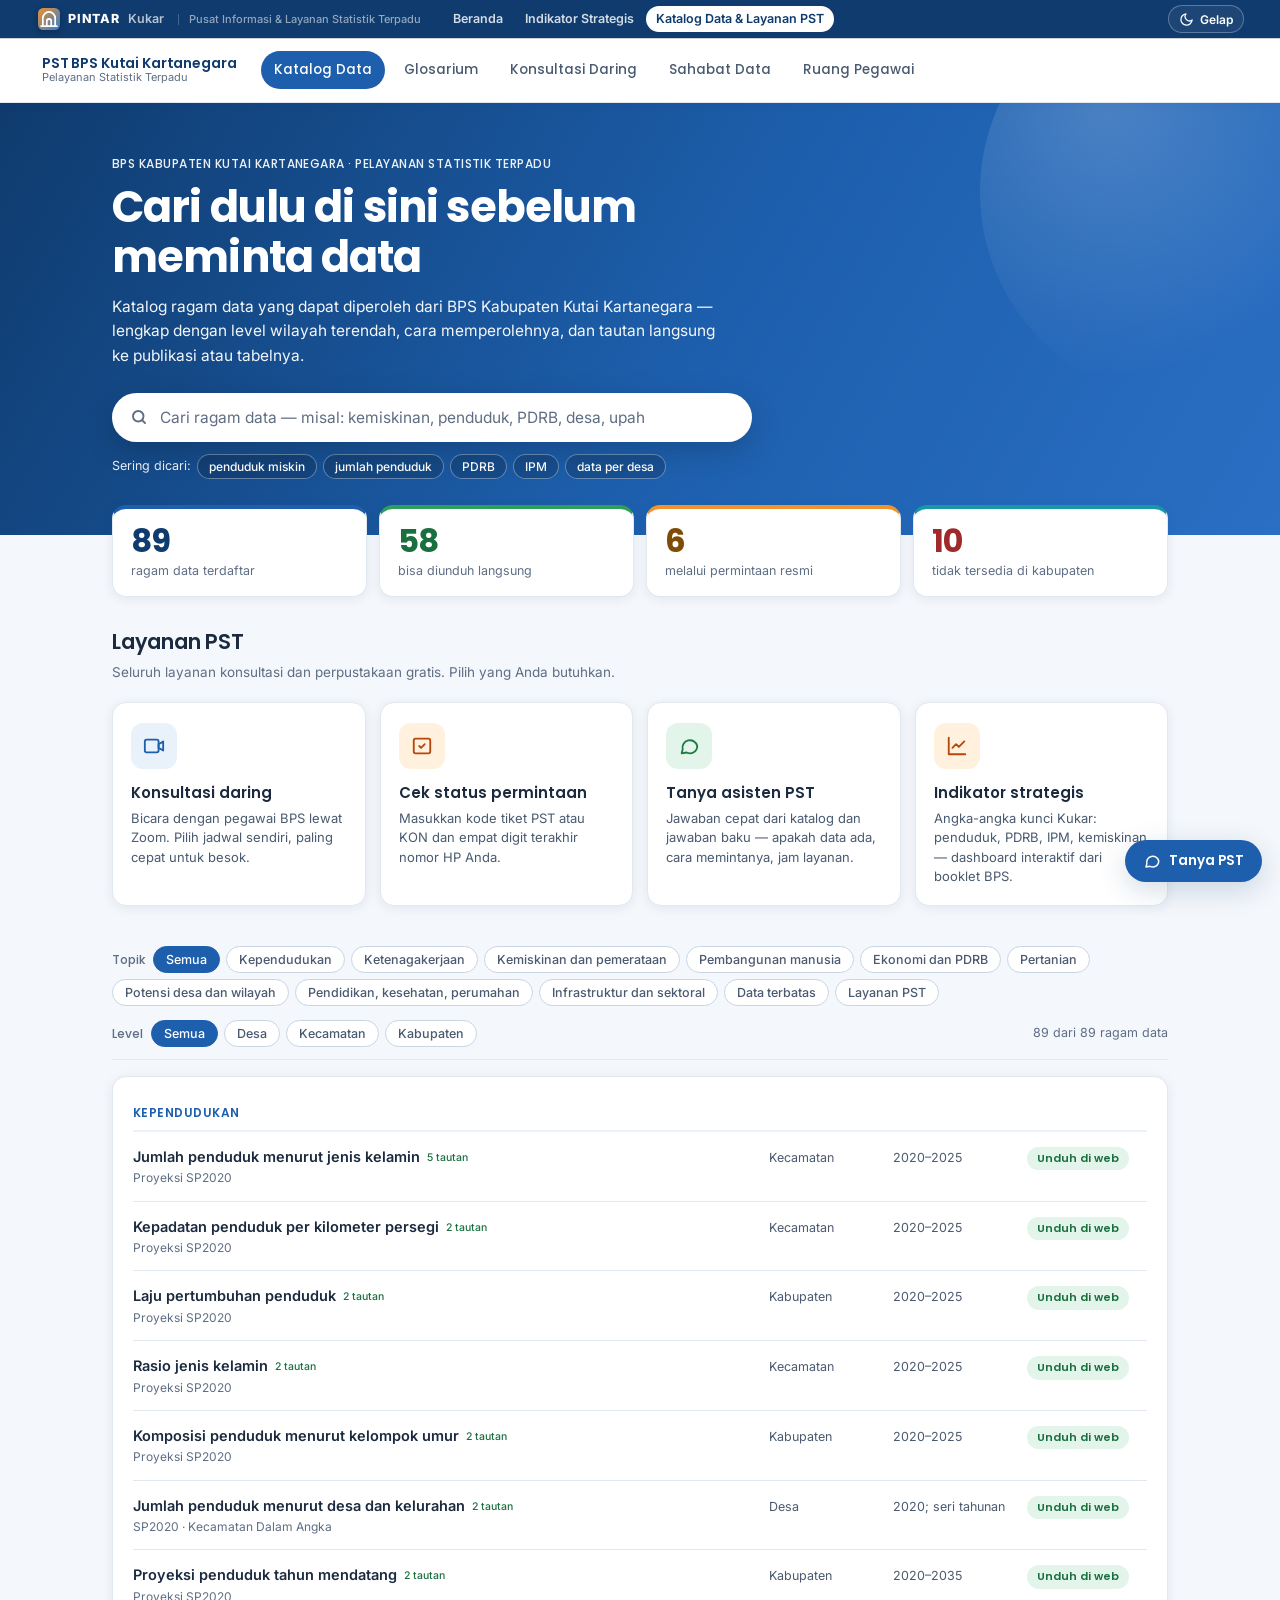
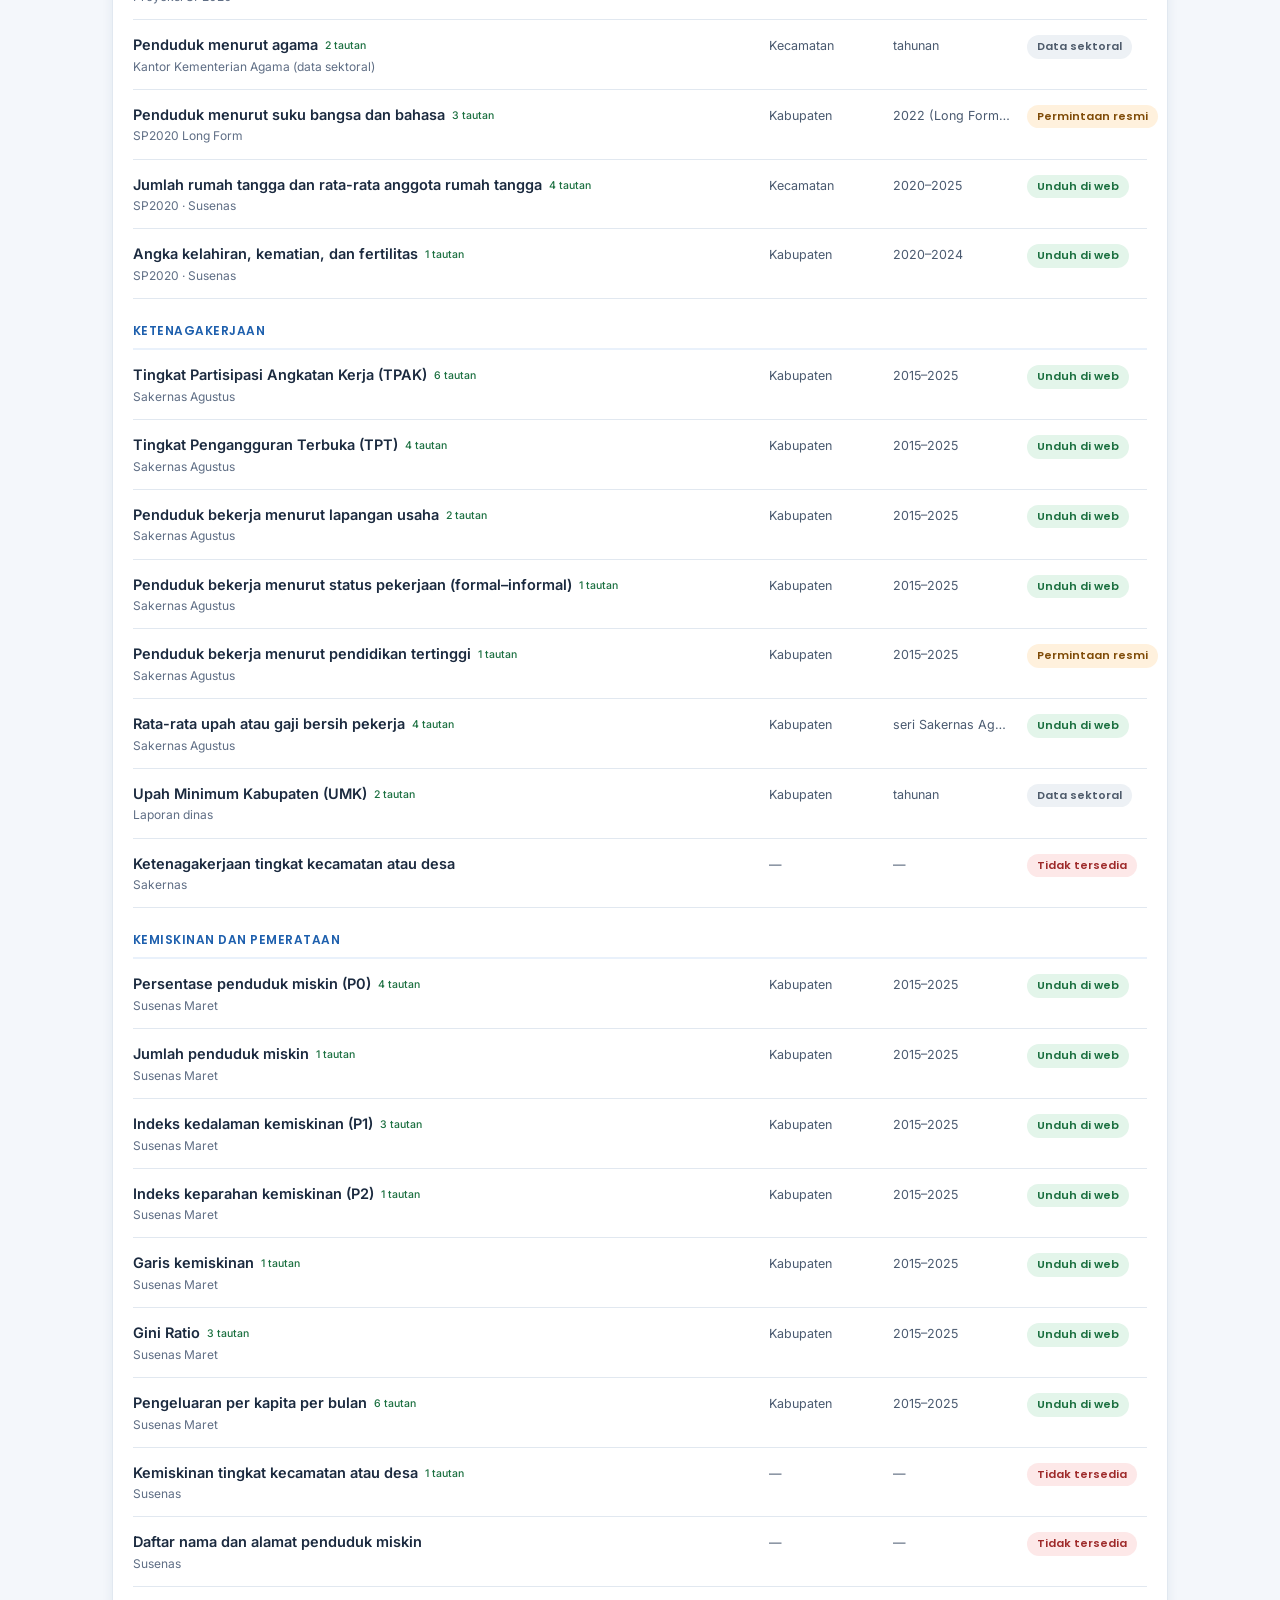
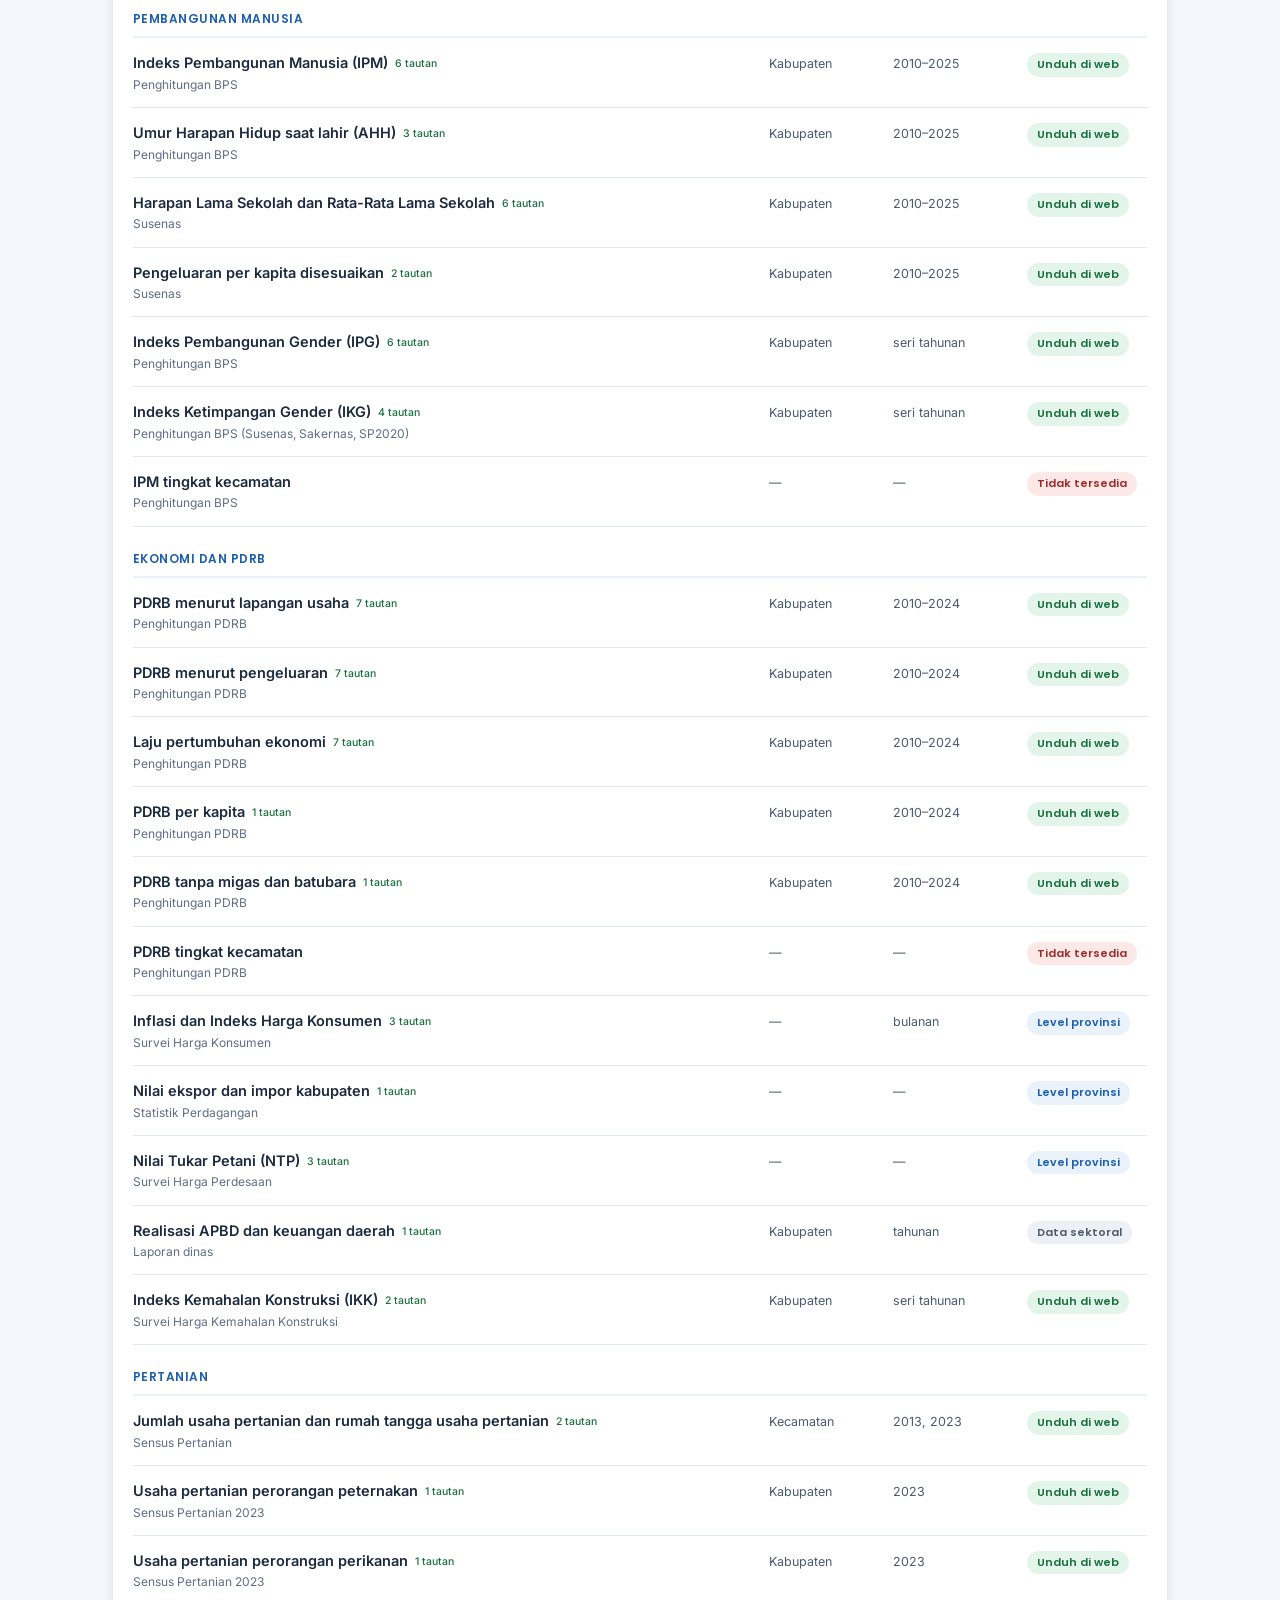
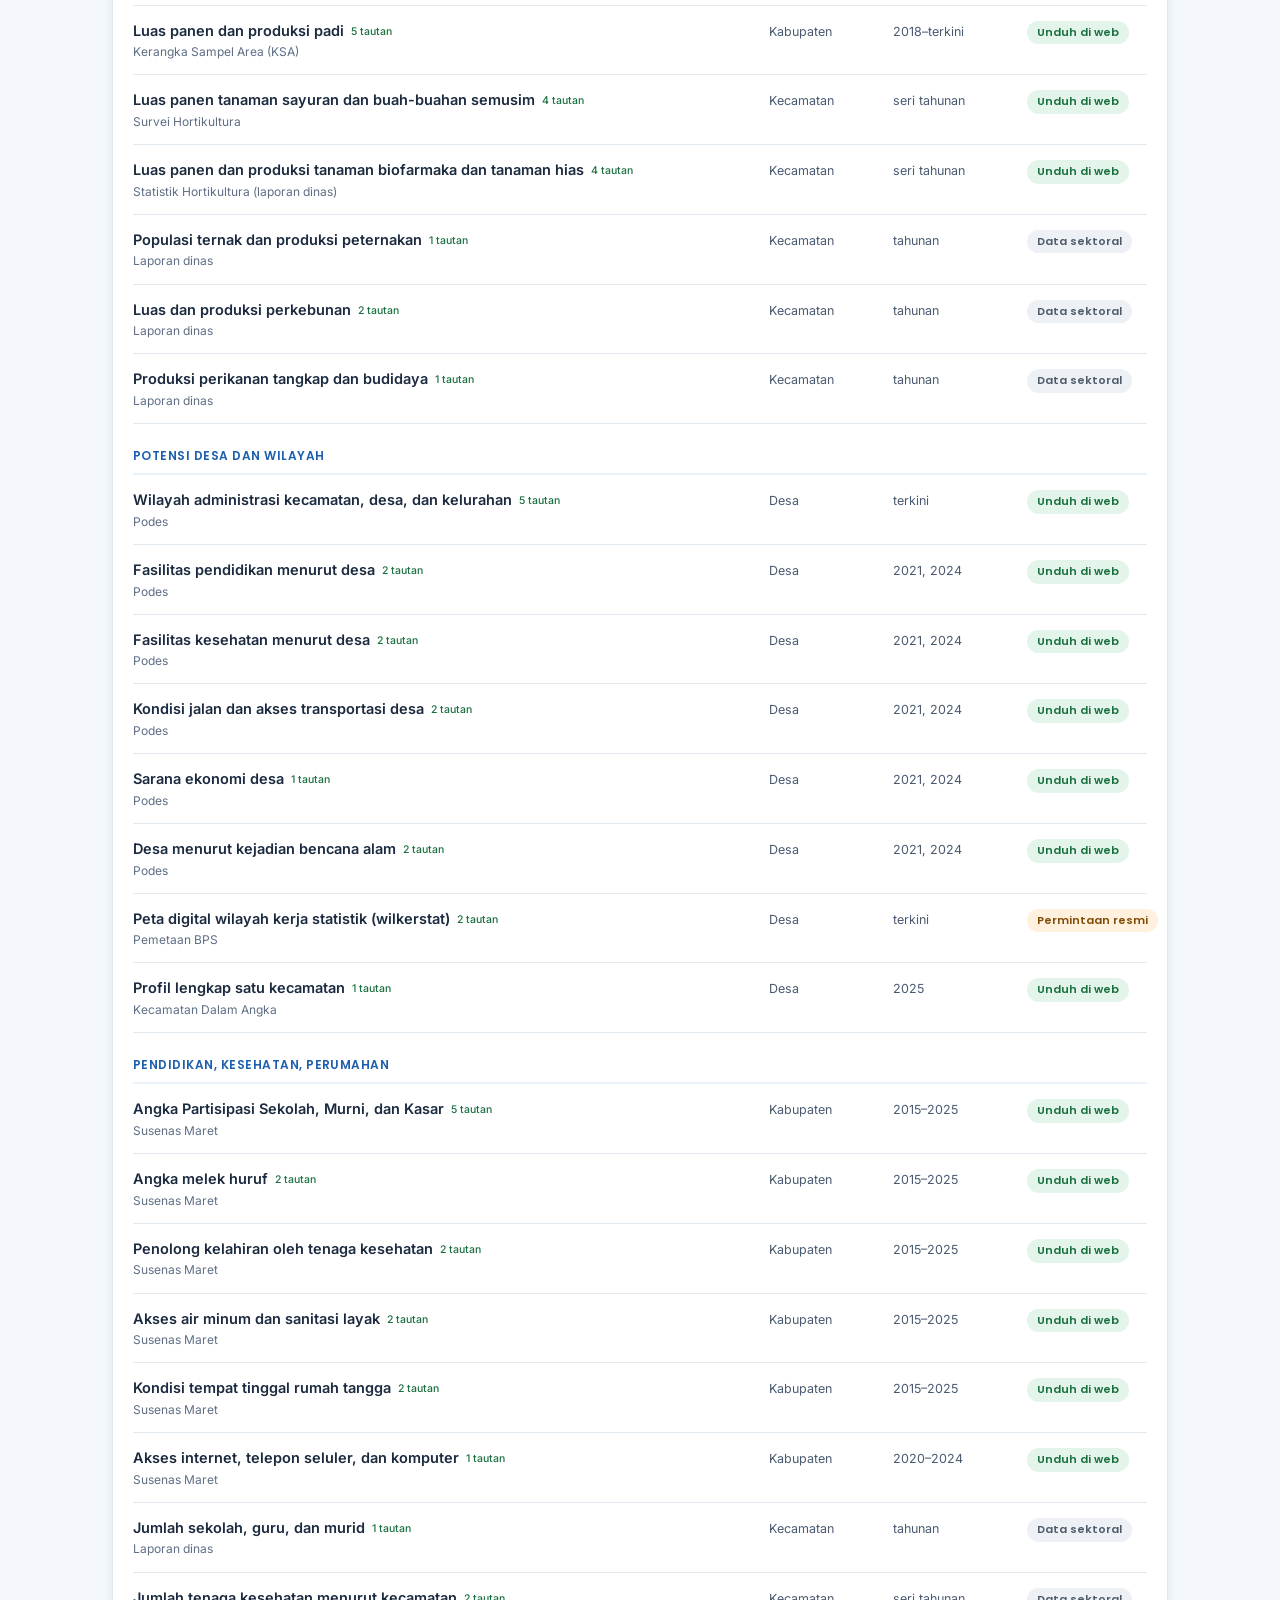
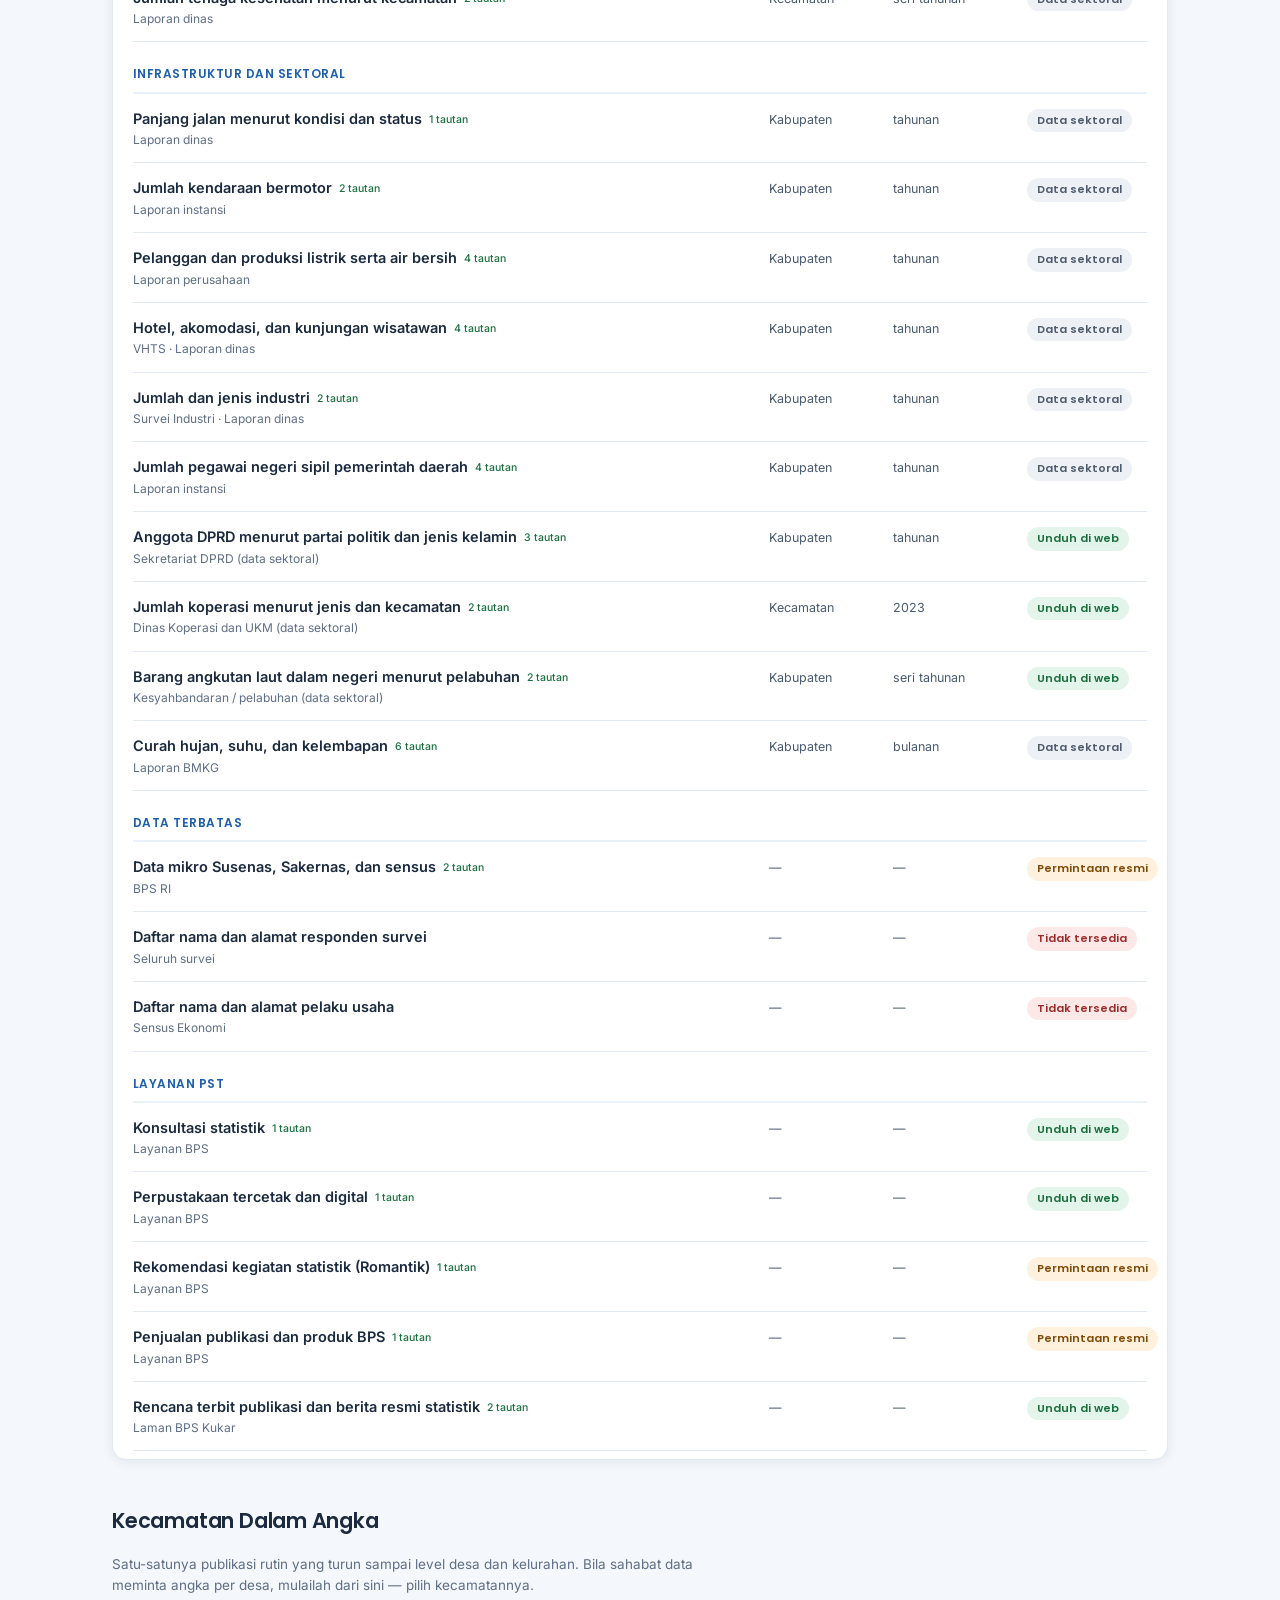
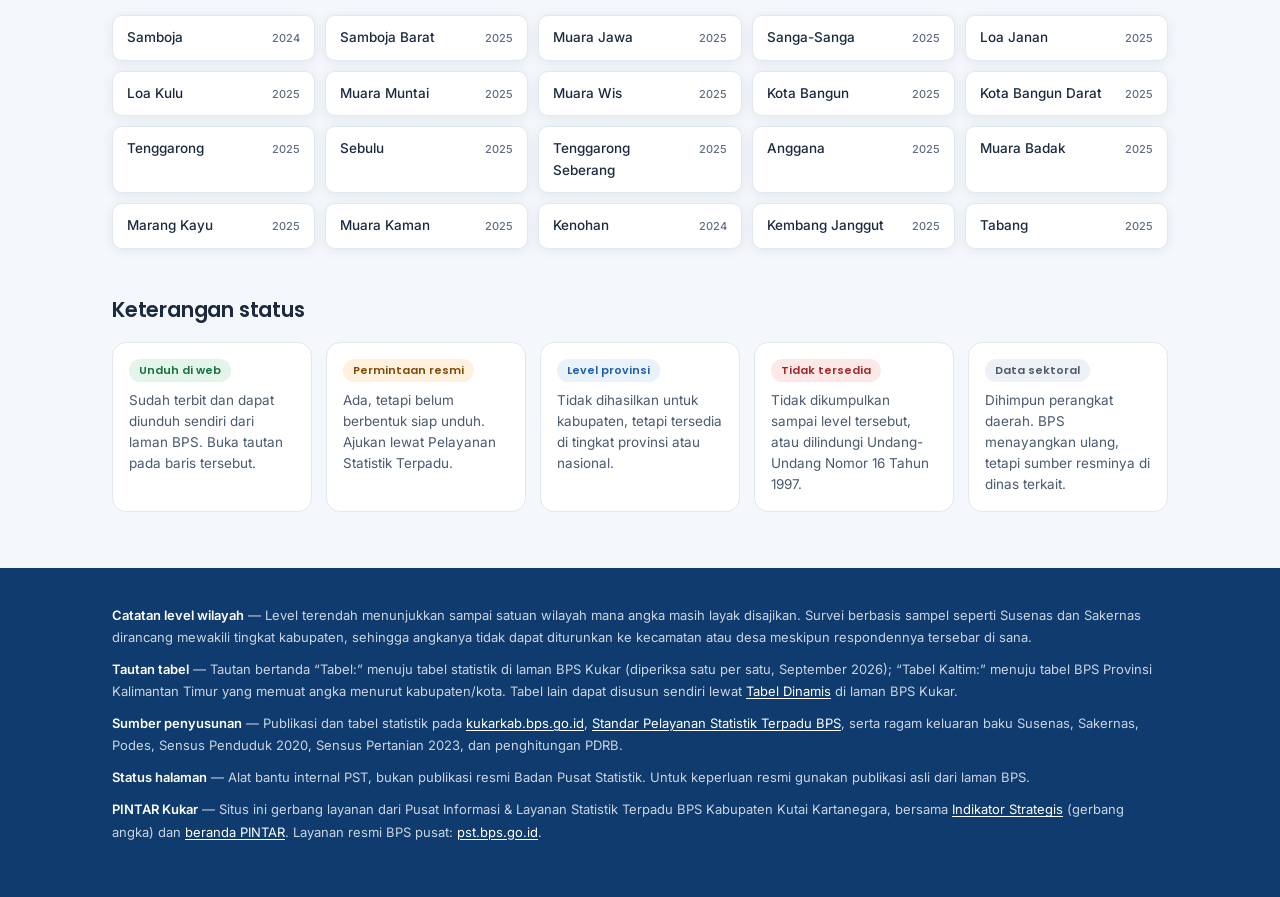
==== commit 0a66d3d2: "Add files via upload Pembaruan 08" ====
--- a/index.html
+++ b/index.html
@@ -240,6 +240,8 @@
 <script src="assets/cari.js"></script>
 <script src="assets/pengetahuan.js"></script>
 <script src="assets/glosarium.js"></script>
+<script src="assets/terbitan-awal.js"></script>
+<script src="assets/paham.js"></script>
 <script src="assets/app.js"></script>
 <script>
 (function () {
--- a/assets/theme.css
+++ b/assets/theme.css
@@ -145,8 +145,8 @@
   color:var(--link); margin-bottom:14px;
 }
 .grid { display:grid; gap:14px; }
-.grid--2 { grid-template-columns:repeat(auto-fit,minmax(300px,1fr)); }
-.grid--3 { grid-template-columns:repeat(auto-fit,minmax(230px,1fr)); }
+.grid--2 { grid-template-columns:repeat(auto-fit,minmax(min(300px,100%),1fr)); }
+.grid--3 { grid-template-columns:repeat(auto-fit,minmax(min(230px,100%),1fr)); }
 
 /* kartu layanan ala portal PST */
 .layanan { display:grid; grid-template-columns:repeat(auto-fit,minmax(220px,1fr)); gap:14px; }
--- a/assets/asisten.css
+++ b/assets/asisten.css
@@ -90,6 +90,20 @@
 .cb__kirim { border: 1px solid var(--cb-biru); background: var(--cb-biru); color: #fff; border-radius: 999px; padding: 8px 16px; font: 600 12.5px inherit; font-family: inherit; cursor: pointer; }
 .cb__kirim:hover { background: var(--cb-biru-2); border-color: var(--cb-biru-2); }
 
+/* alat di tiap jawaban: salin, WhatsApp, nilai 👍/👎 */
+.cb__alat { display: flex; flex-wrap: wrap; align-items: center; gap: 6px; margin-top: 10px; padding-top: 8px; border-top: 1px dashed var(--cb-line); }
+.cb__alat button { background: transparent; border: 1px solid var(--cb-line-2); border-radius: 999px; color: var(--cb-ink-2); font: 500 11.5px inherit; font-family: inherit; padding: 4px 10px; cursor: pointer; min-height: 26px; }
+.cb__alat button:hover { border-color: var(--cb-biru); color: var(--cb-teks-biru); background: var(--cb-wash); }
+.cb__nilai { margin-left: auto; display: inline-flex; gap: 4px; align-items: center; }
+.cb__nilai button { padding: 3px 8px; font-size: 13px; line-height: 1; }
+.cb__nilai-ok { font-size: 11.5px; color: var(--cb-ink-3); }
+/* daftar peringkat kab/kota atau kecamatan */
+.cb__urut { margin: 8px 0 4px; padding-left: 22px; font-size: 12.5px; color: var(--cb-ink-2); columns: 2; column-gap: 14px; }
+.cb__urut li { break-inside: avoid; padding: 1px 0; }
+.cb__urut li span { color: var(--cb-ink); font-weight: 600; }
+.cb__urut li.is-kukar { color: var(--cb-teks-biru); font-weight: 700; }
+.cb__urut li.is-kukar span { color: var(--cb-teks-biru); }
+
 /* potongan yang dipakai jawaban: label status katalog & kode tiket */
 .cb .pill { display: inline-block; font-family: "Poppins", "Plus Jakarta Sans", sans-serif; font-size: 11px; font-weight: 600; padding: 3px 10px; border-radius: 999px; white-space: nowrap; }
 .cb .pill.ada { background: var(--cb-ada-bg); color: var(--cb-ada); }
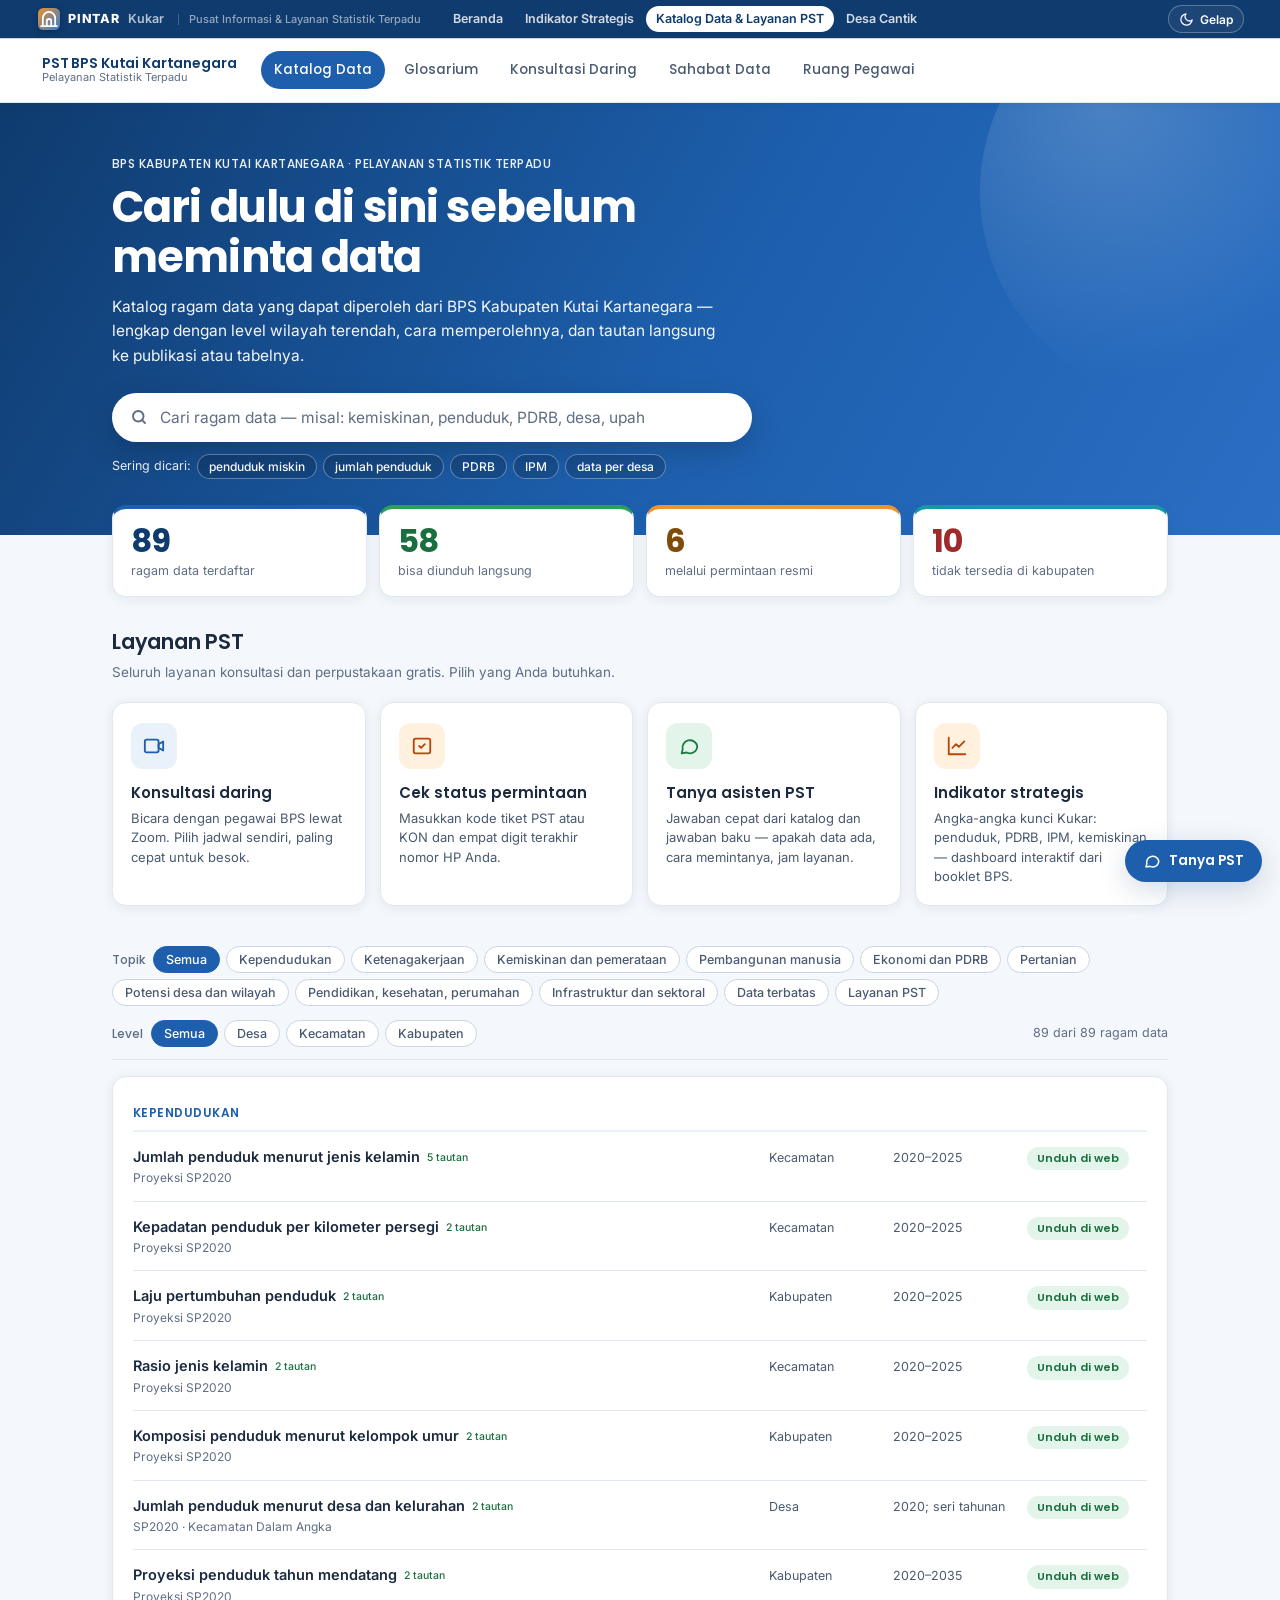
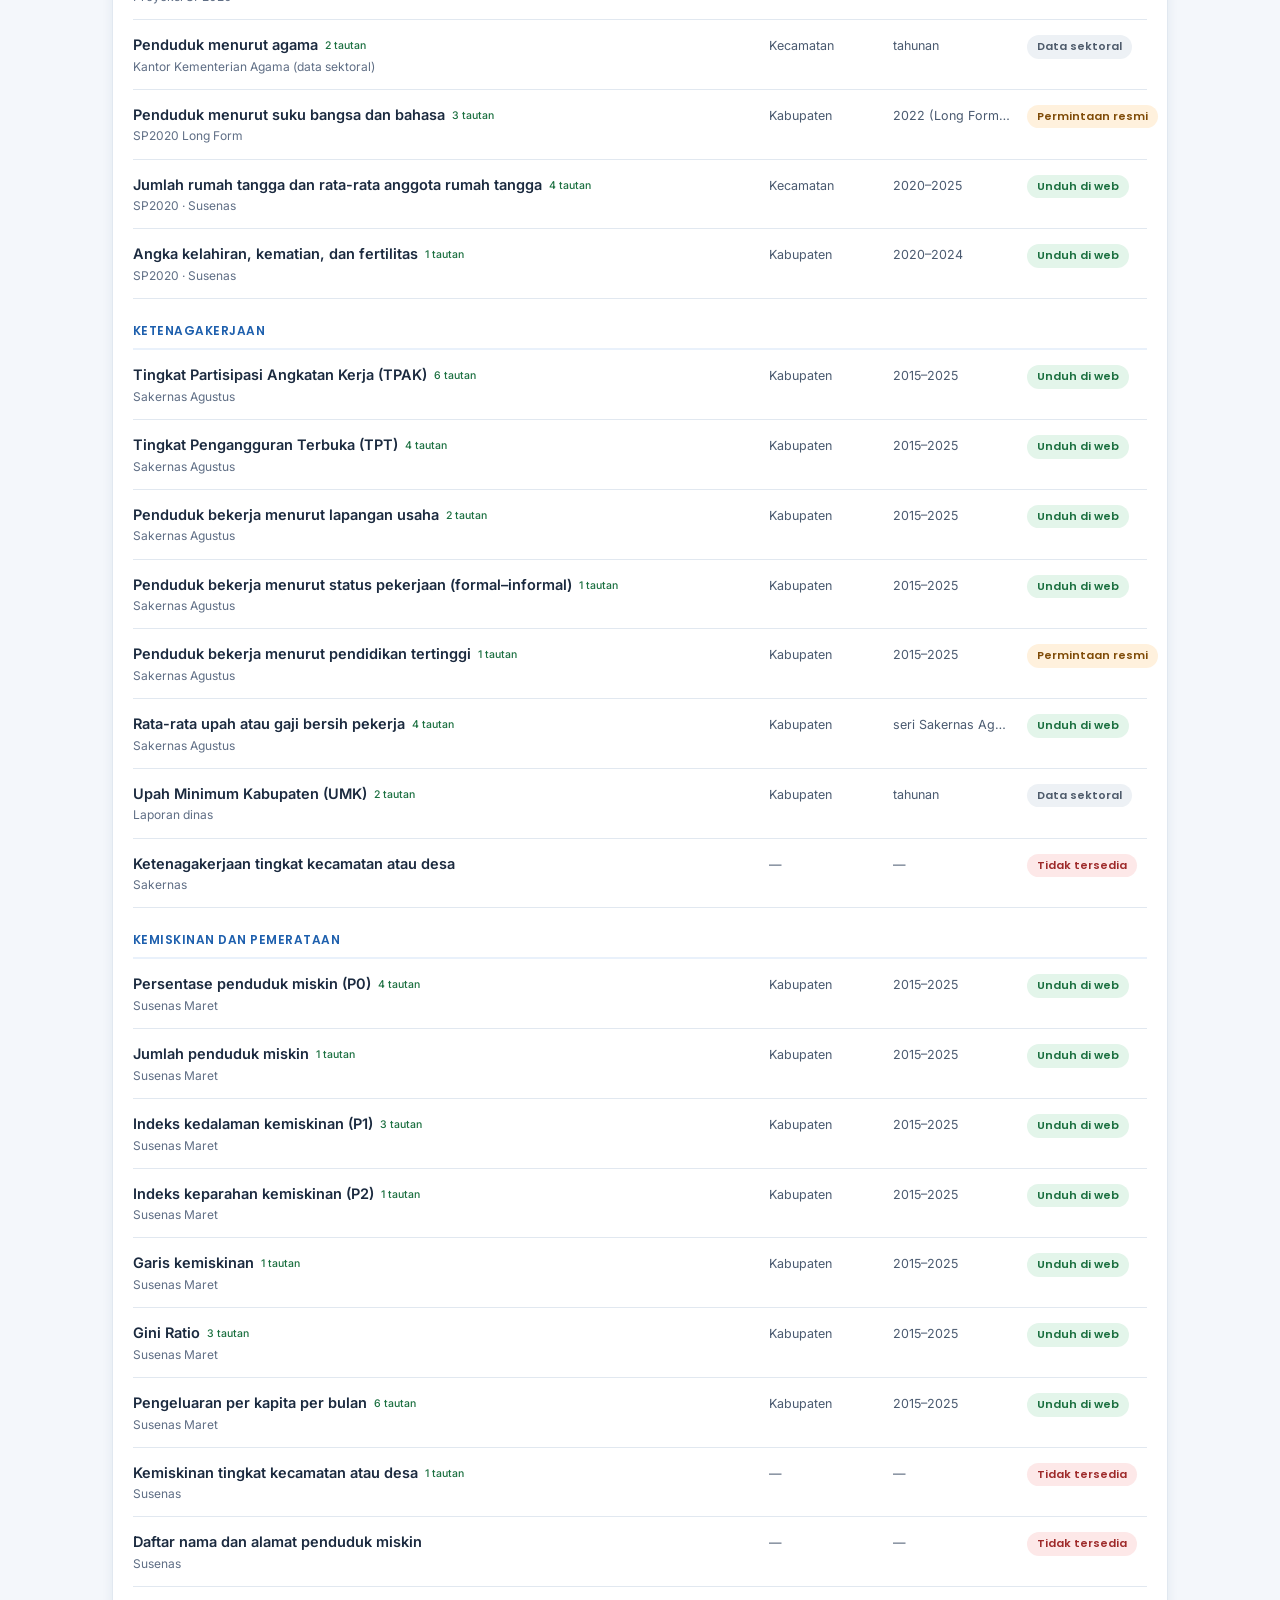
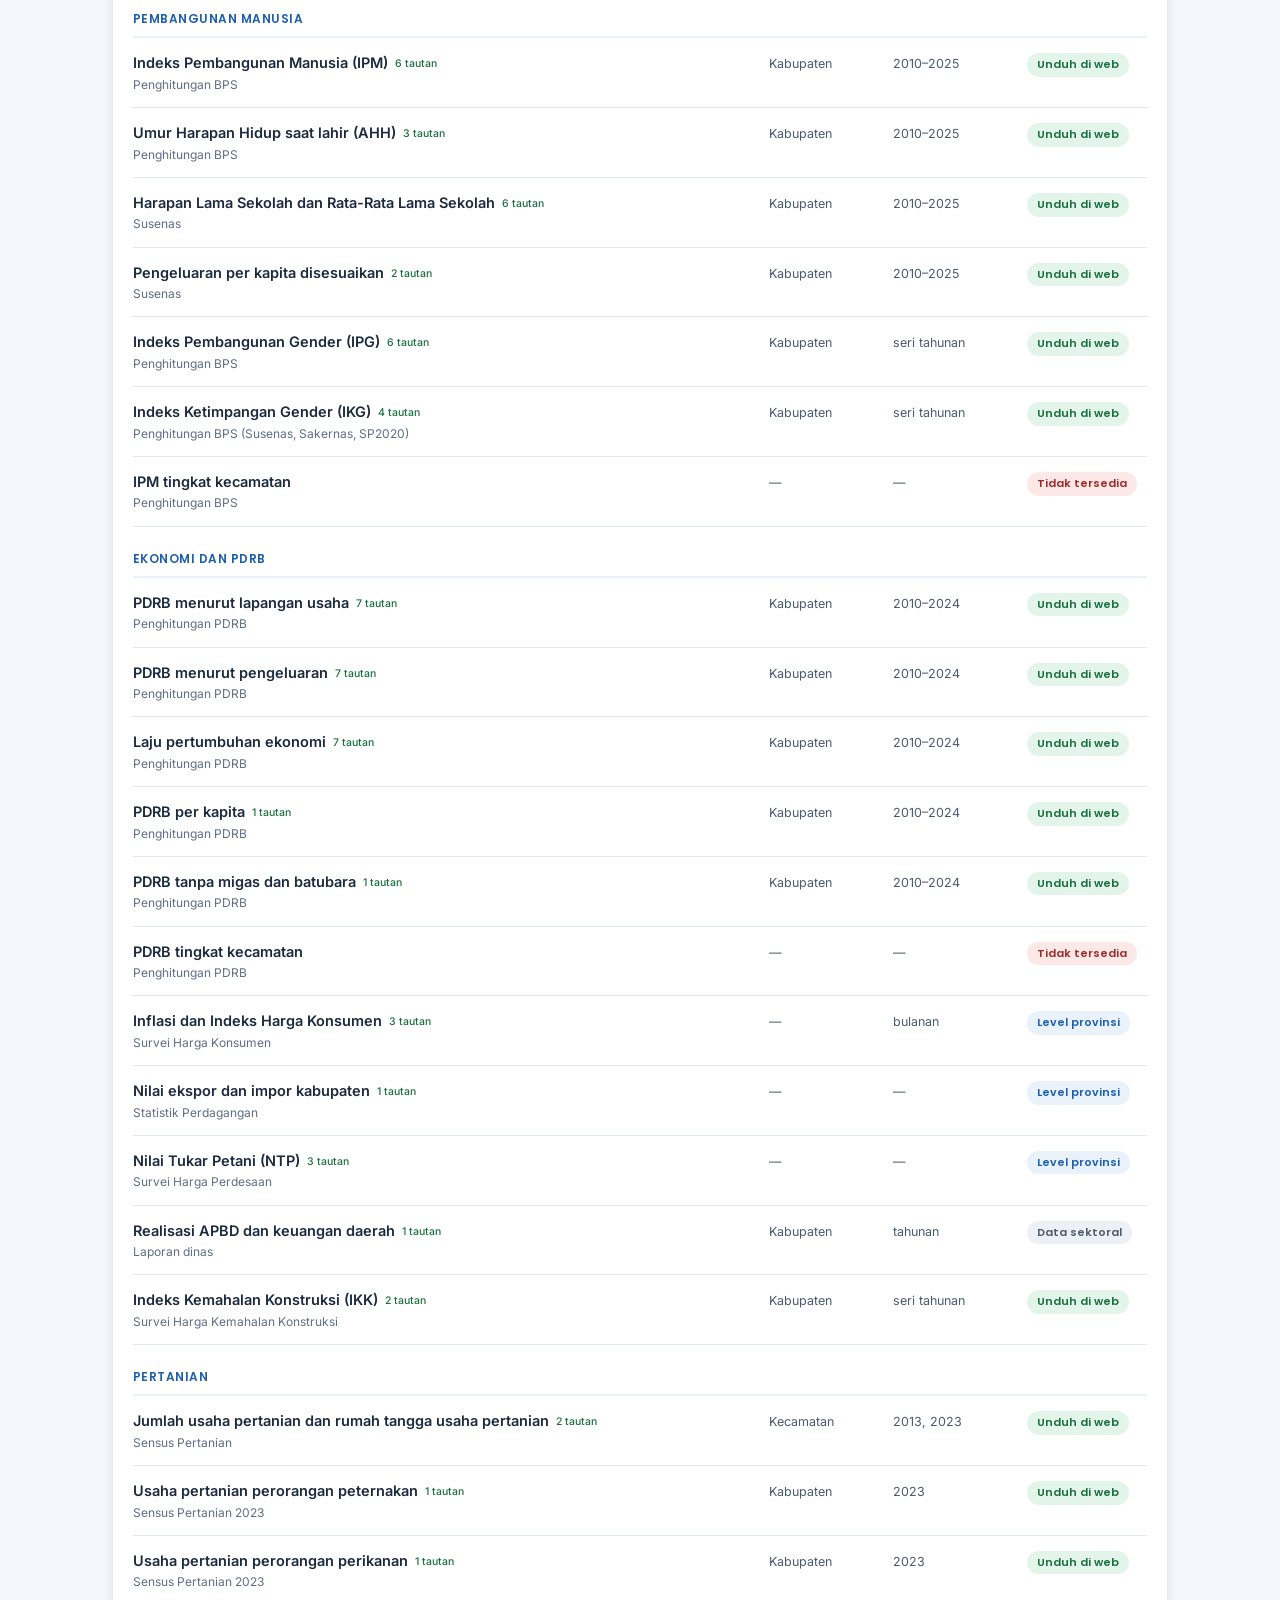
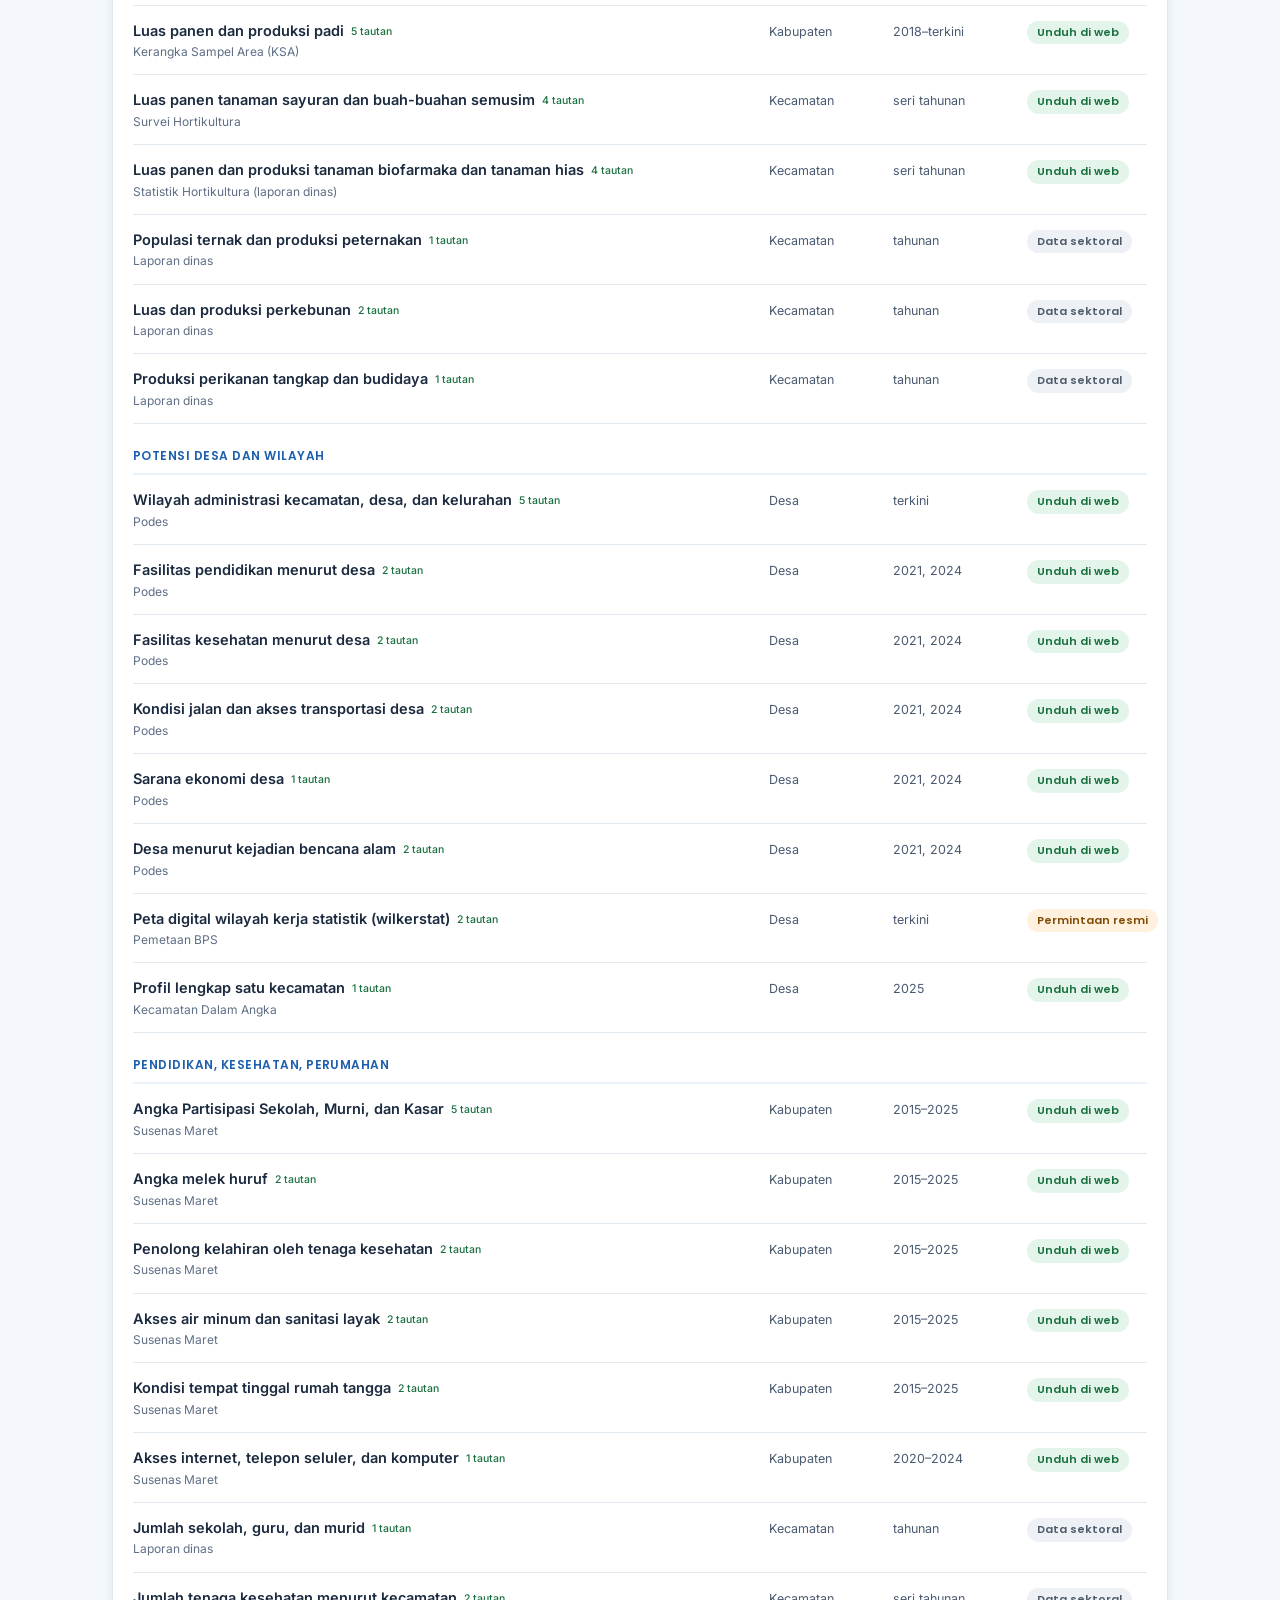
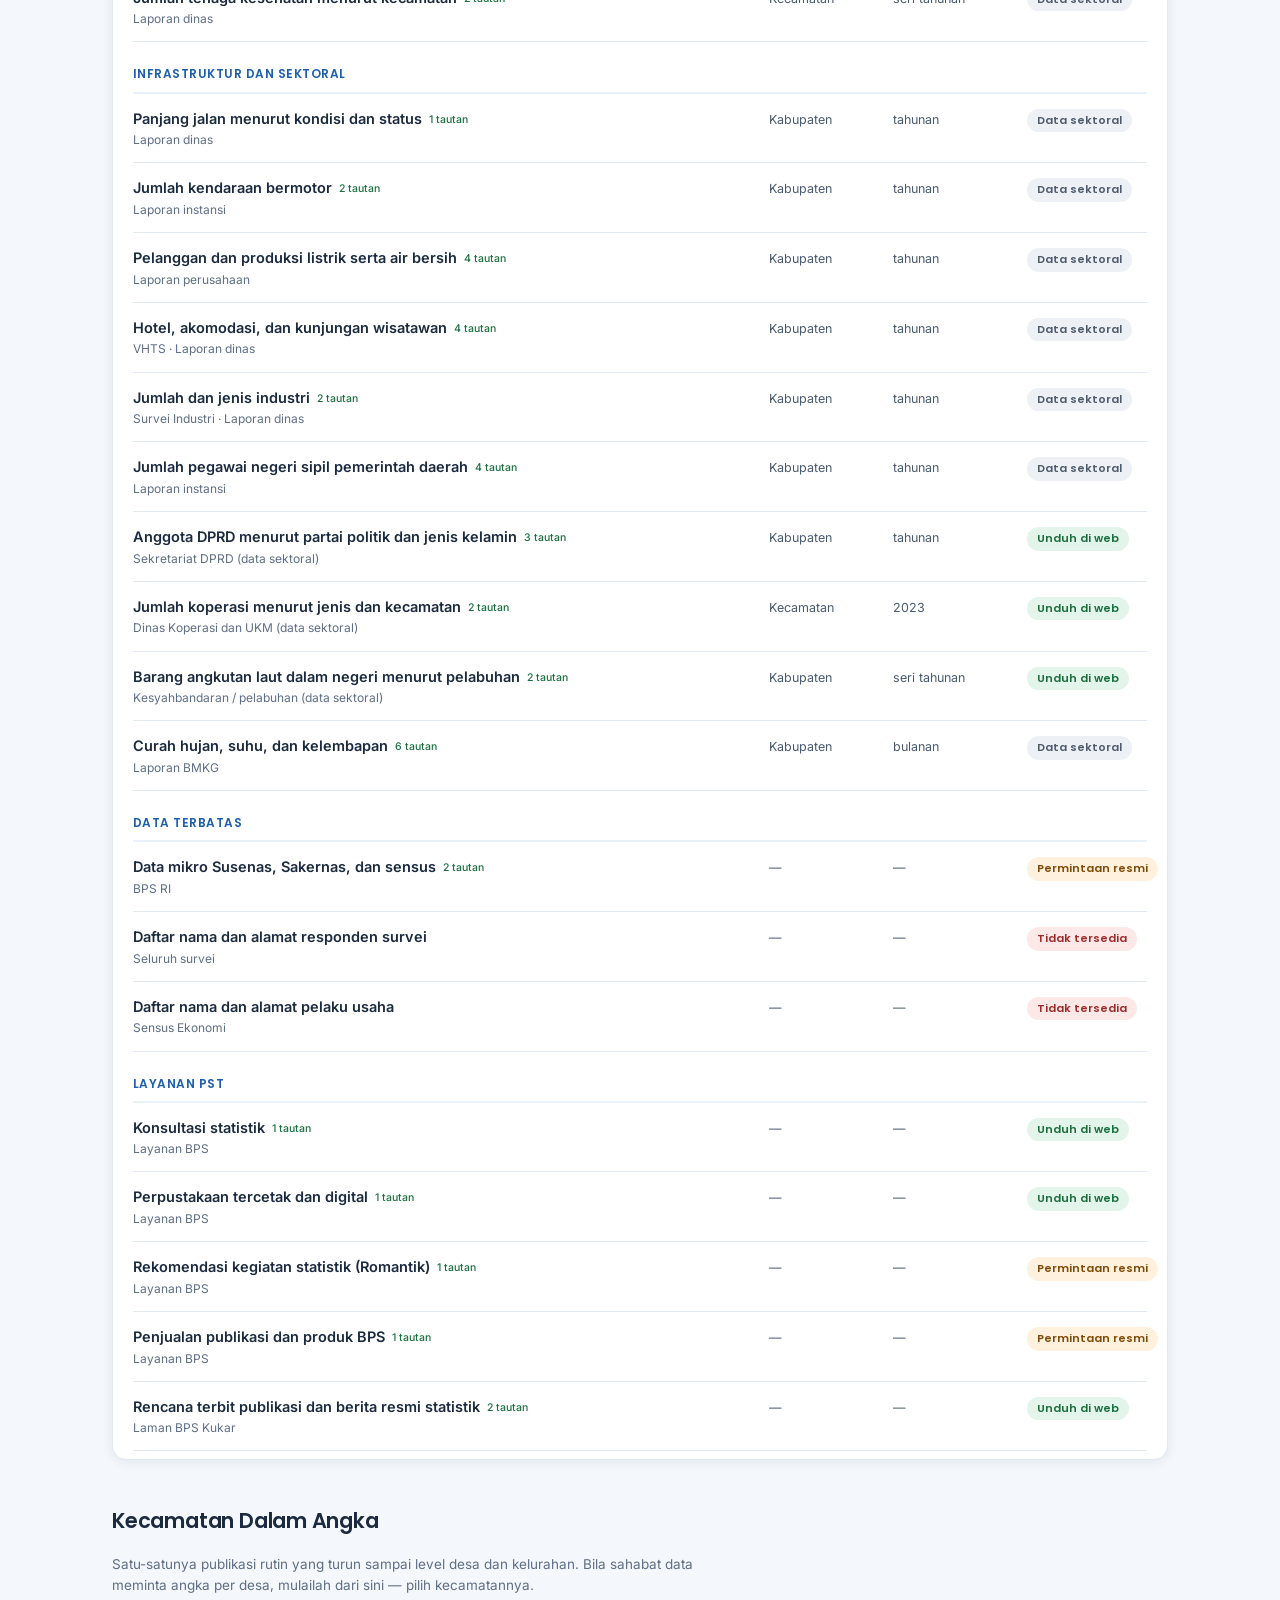
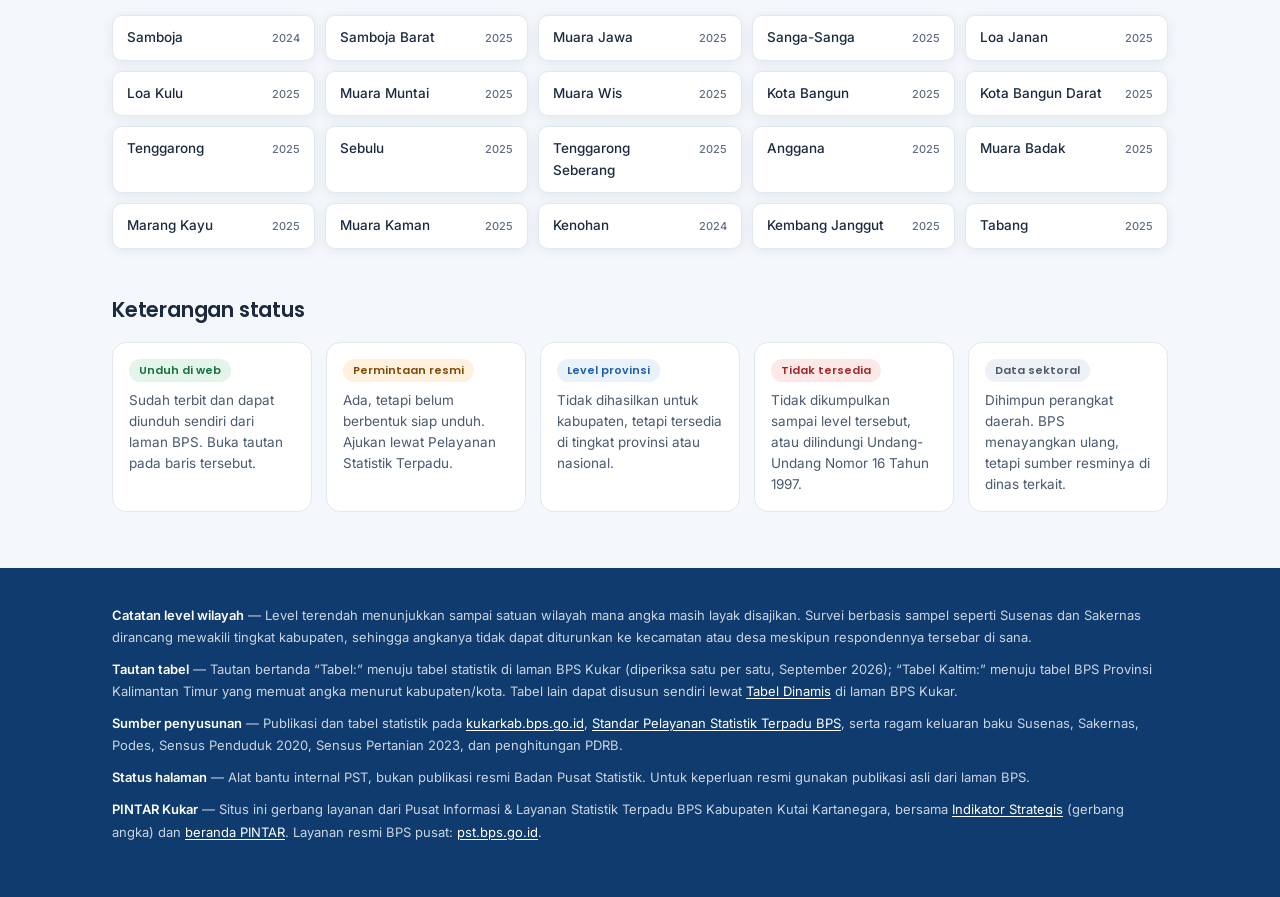
==== commit dcb14ff7: "Add files via upload" ====
--- a/index.html
+++ b/index.html
@@ -239,6 +239,7 @@
 <script src="assets/katalog.js"></script>
 <script src="assets/cari.js"></script>
 <script src="assets/pengetahuan.js"></script>
+<script src="assets/descan-tahu.js"></script>
 <script src="assets/glosarium.js"></script>
 <script src="assets/terbitan-awal.js"></script>
 <script src="assets/paham.js"></script>
